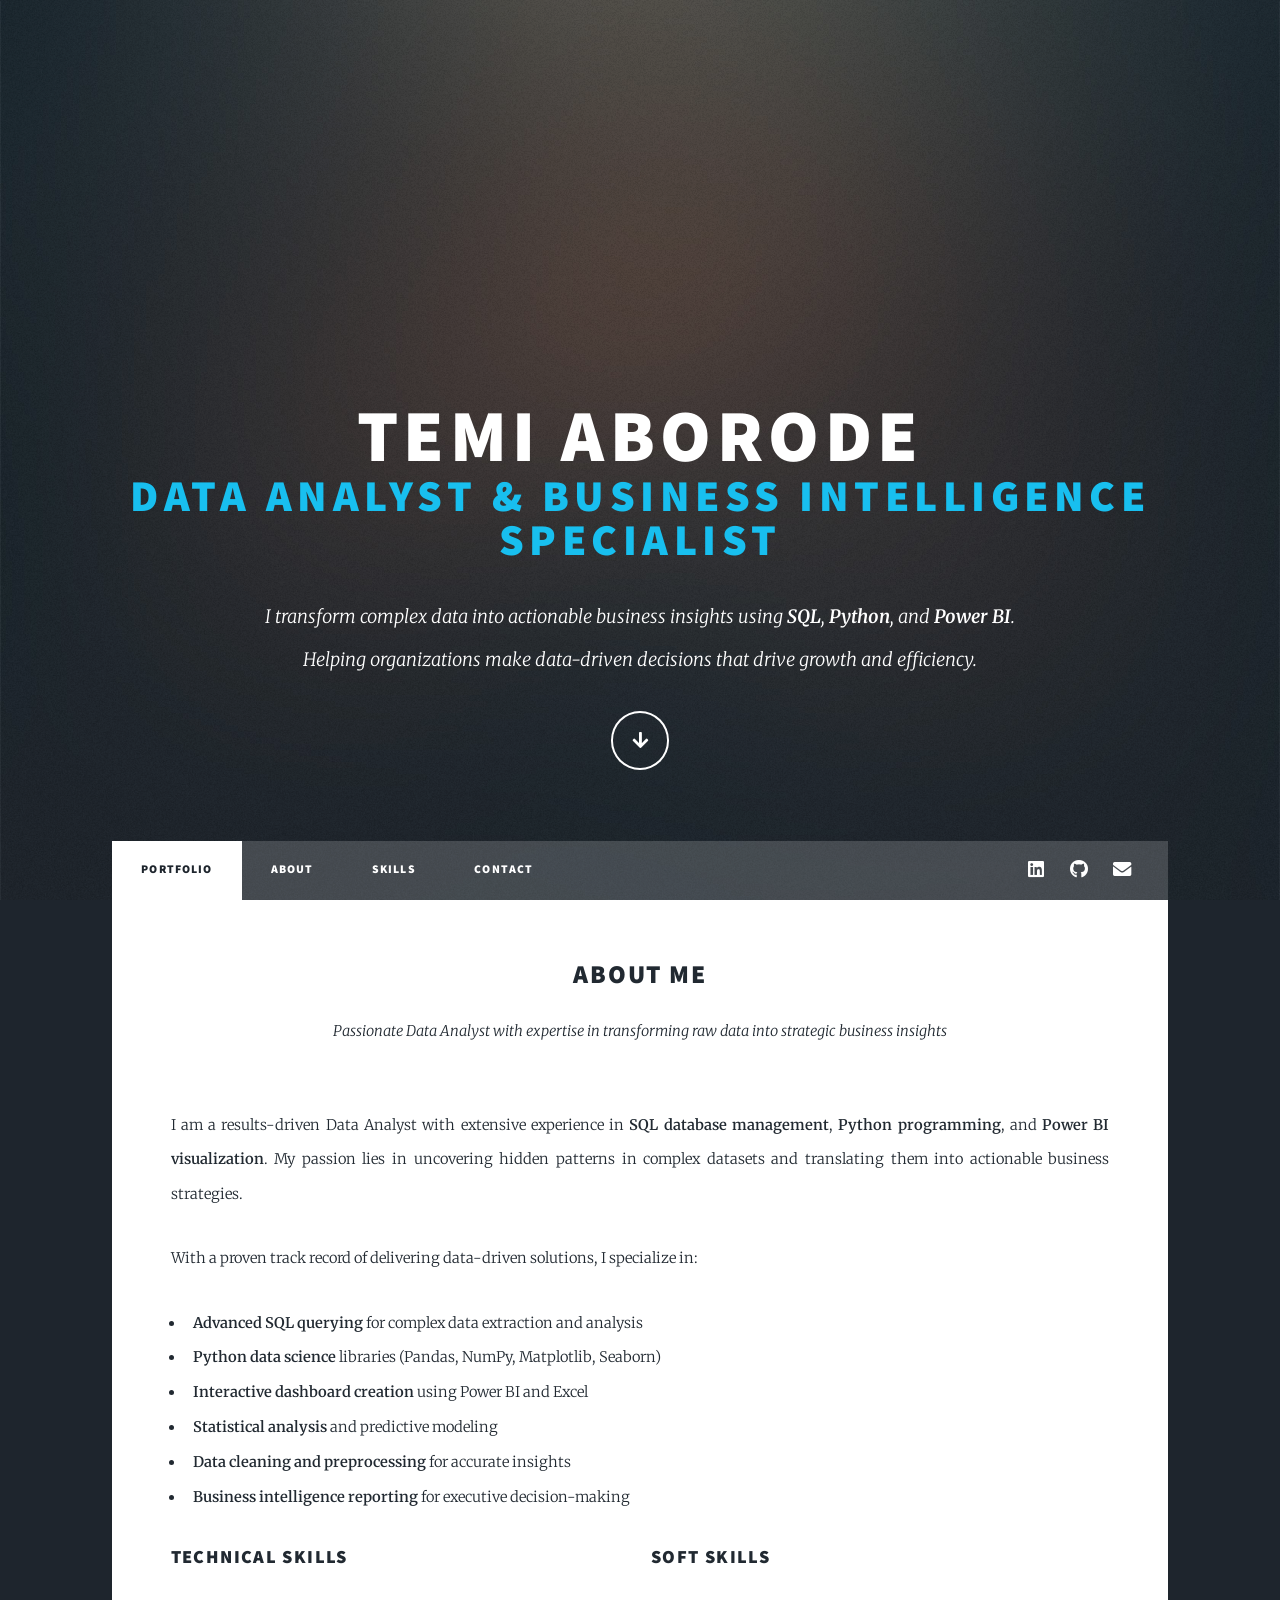
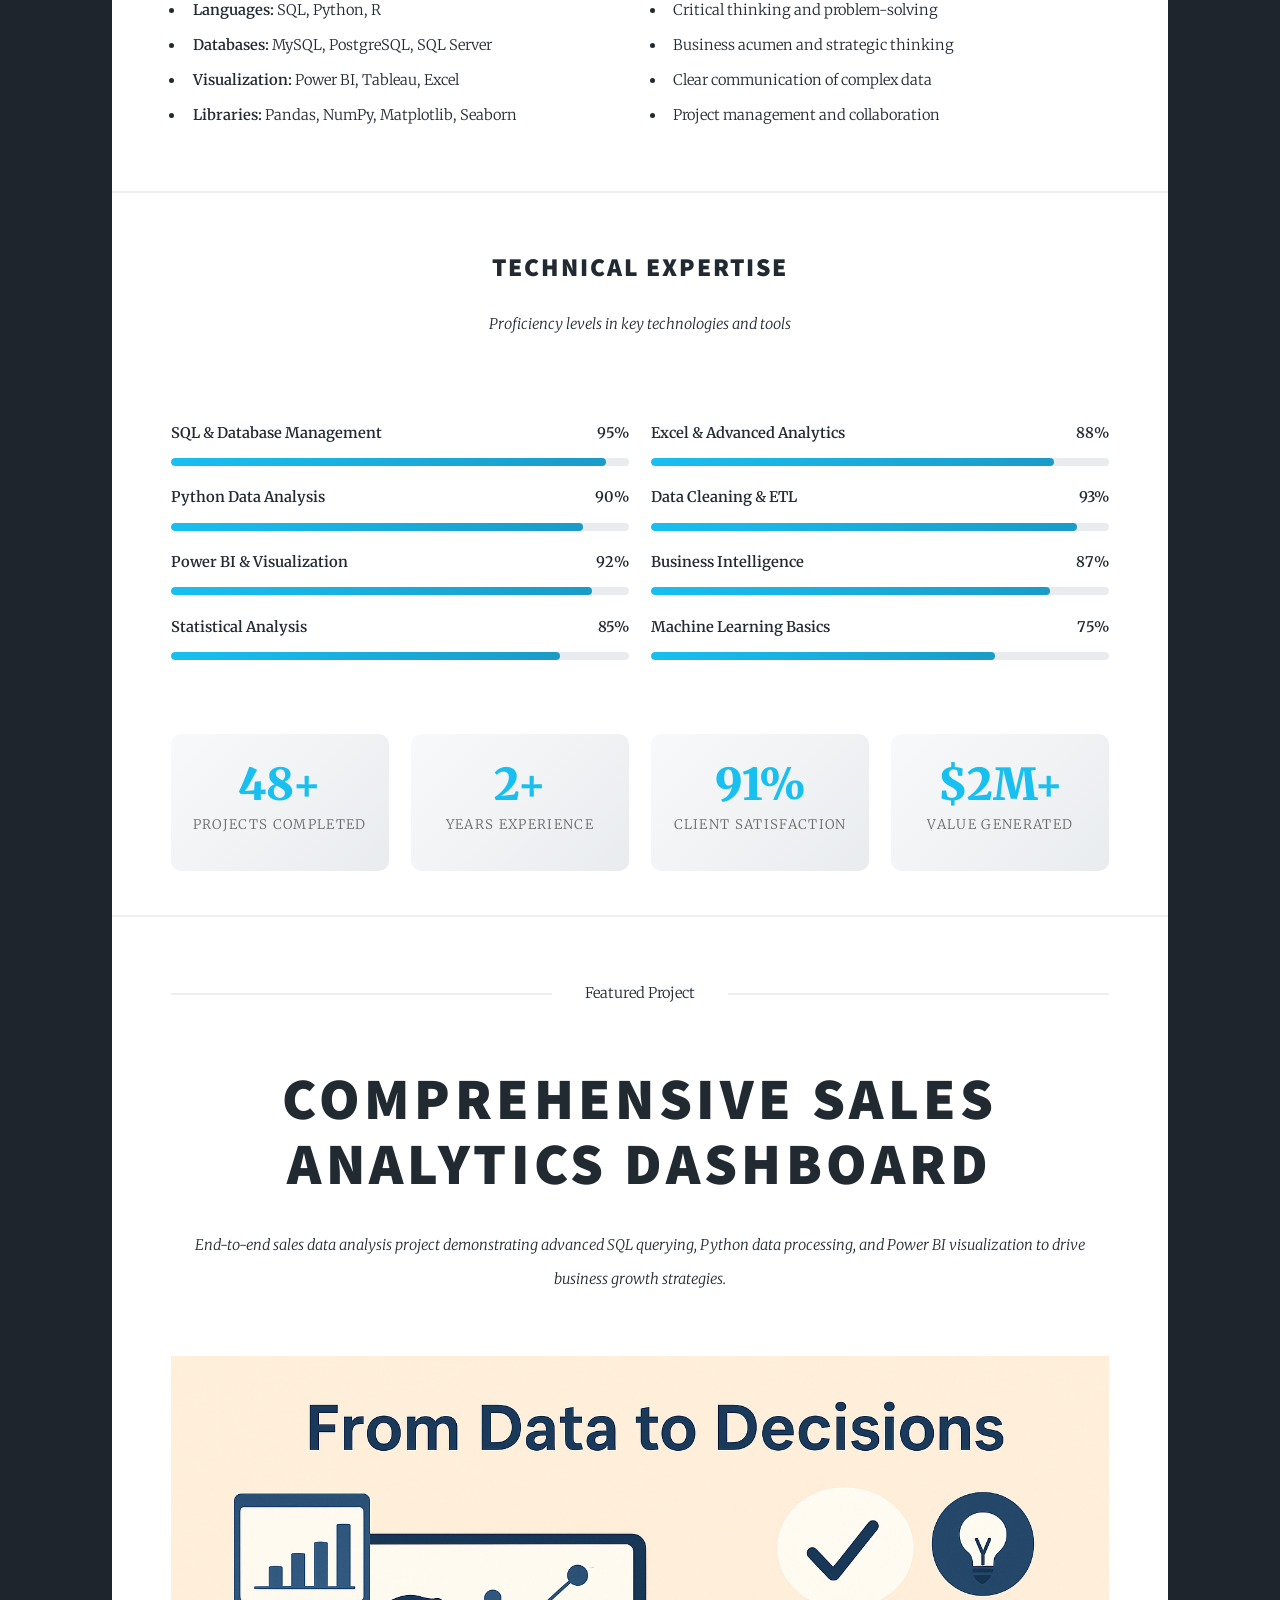
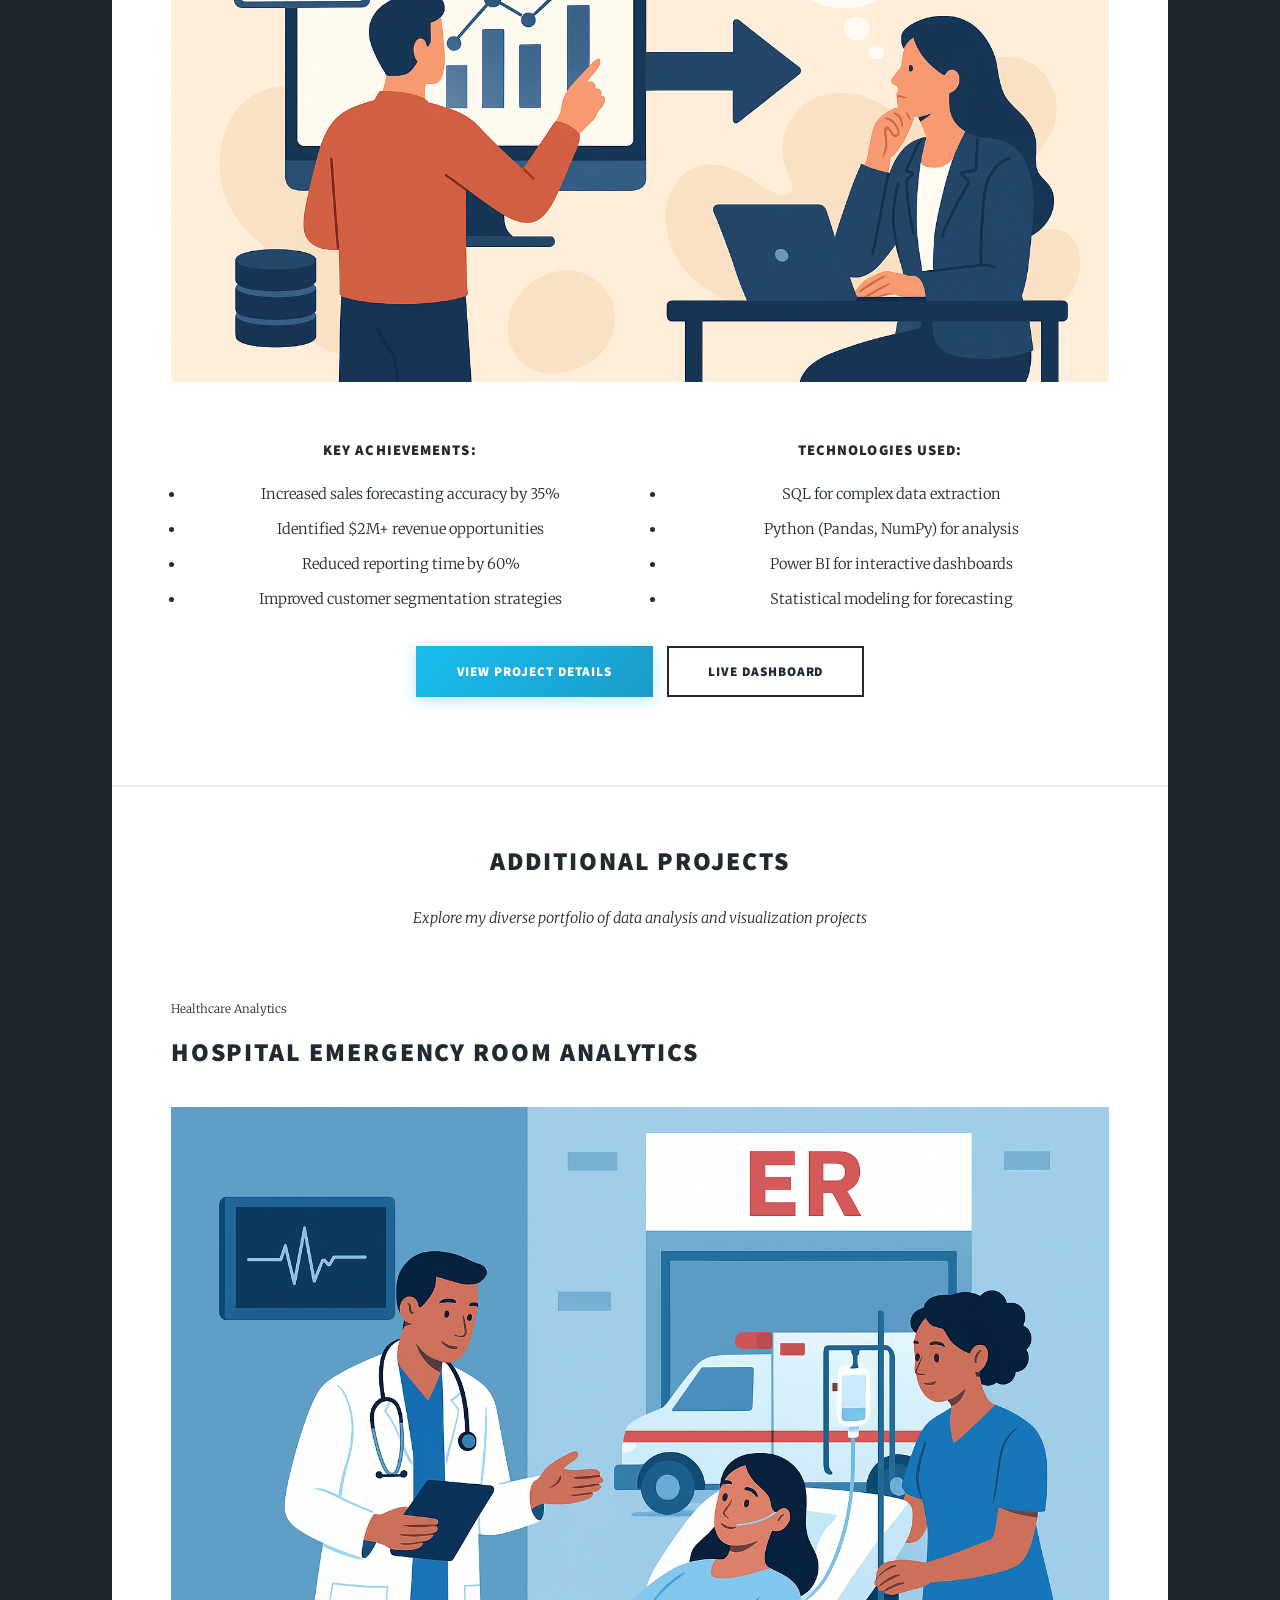
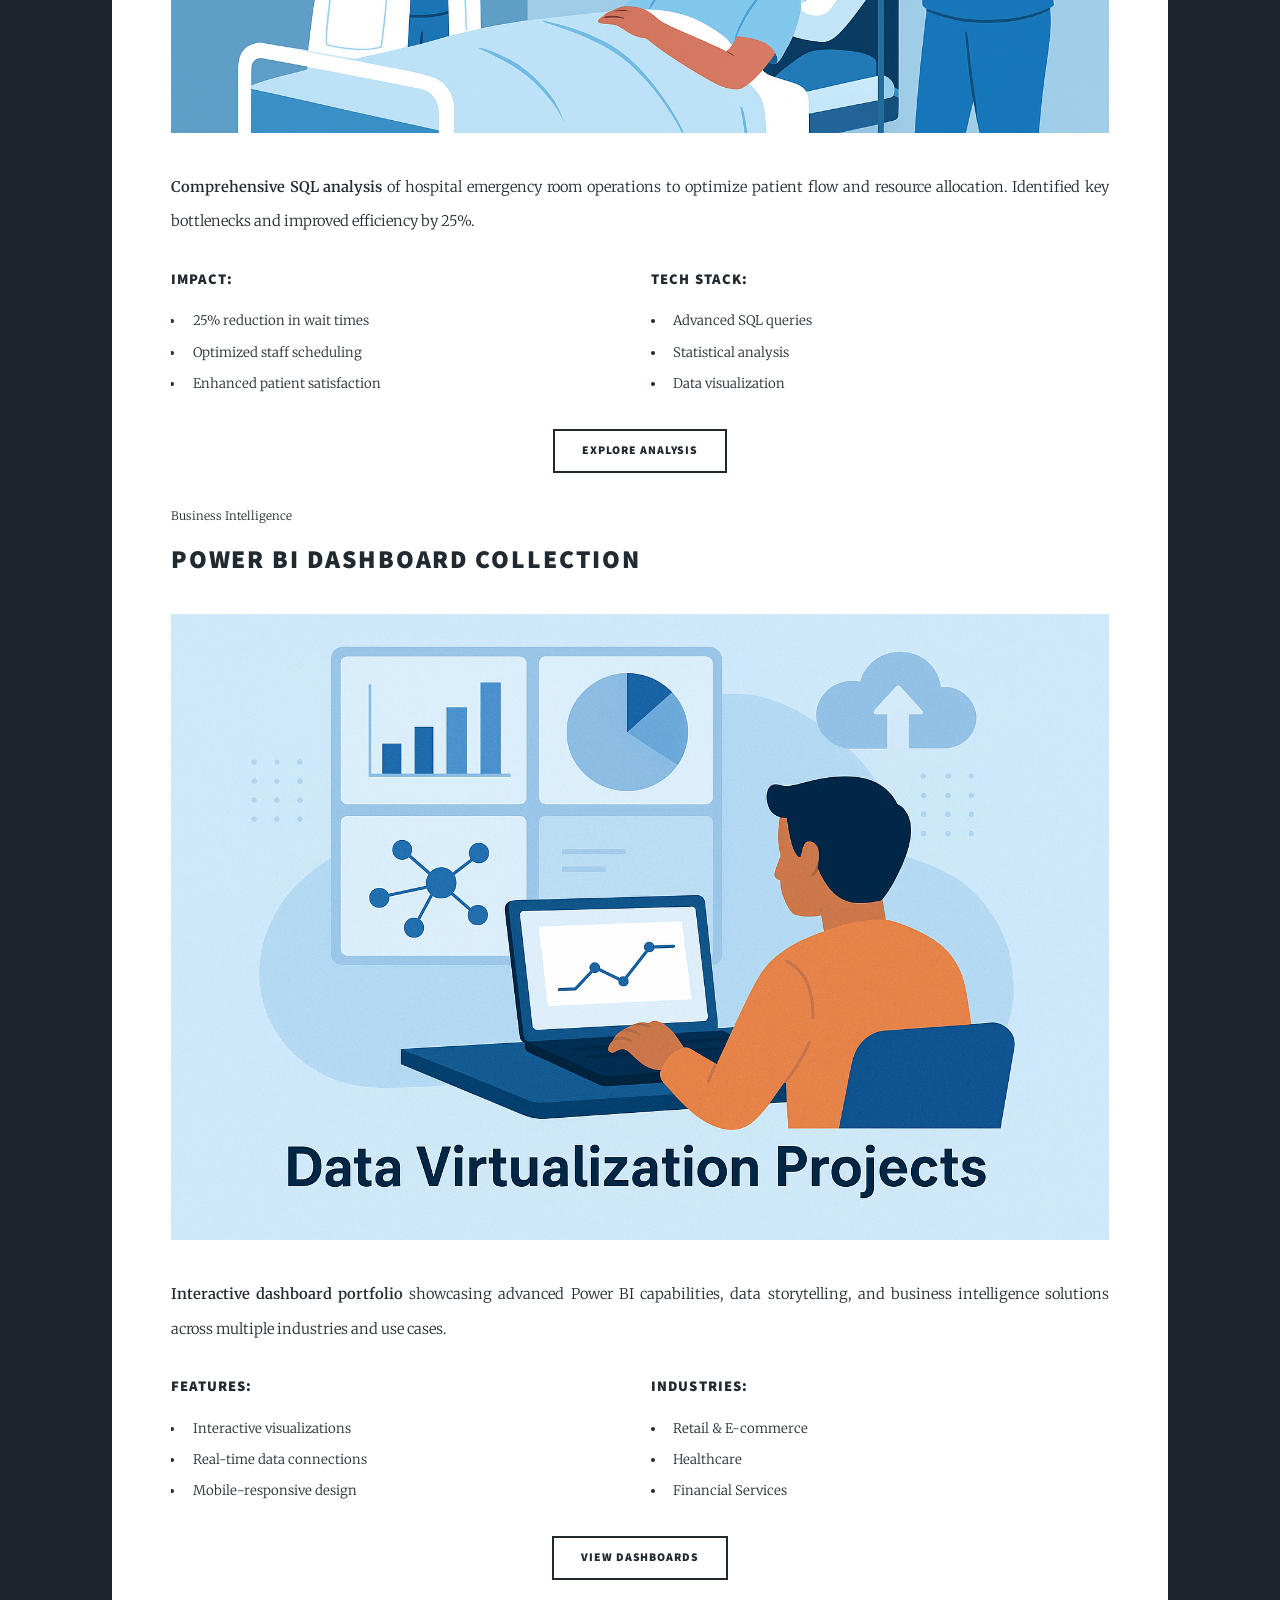
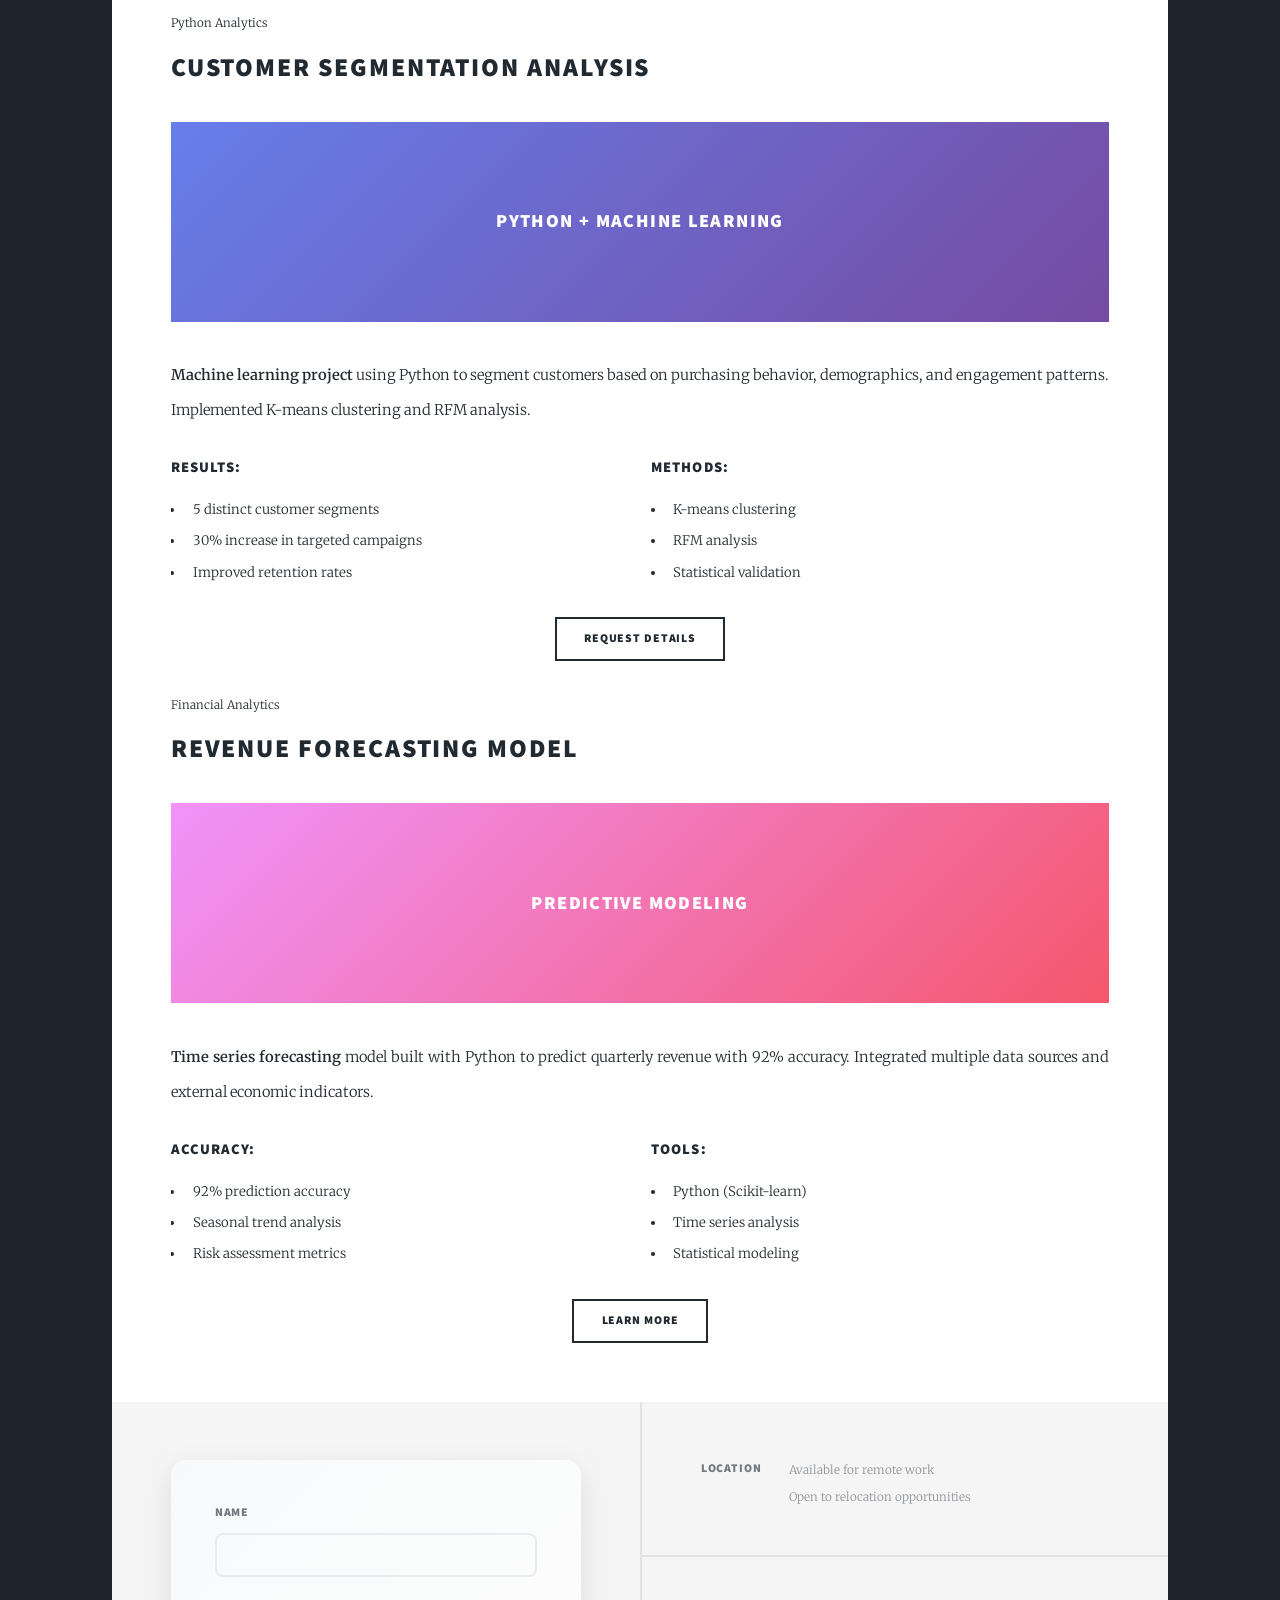
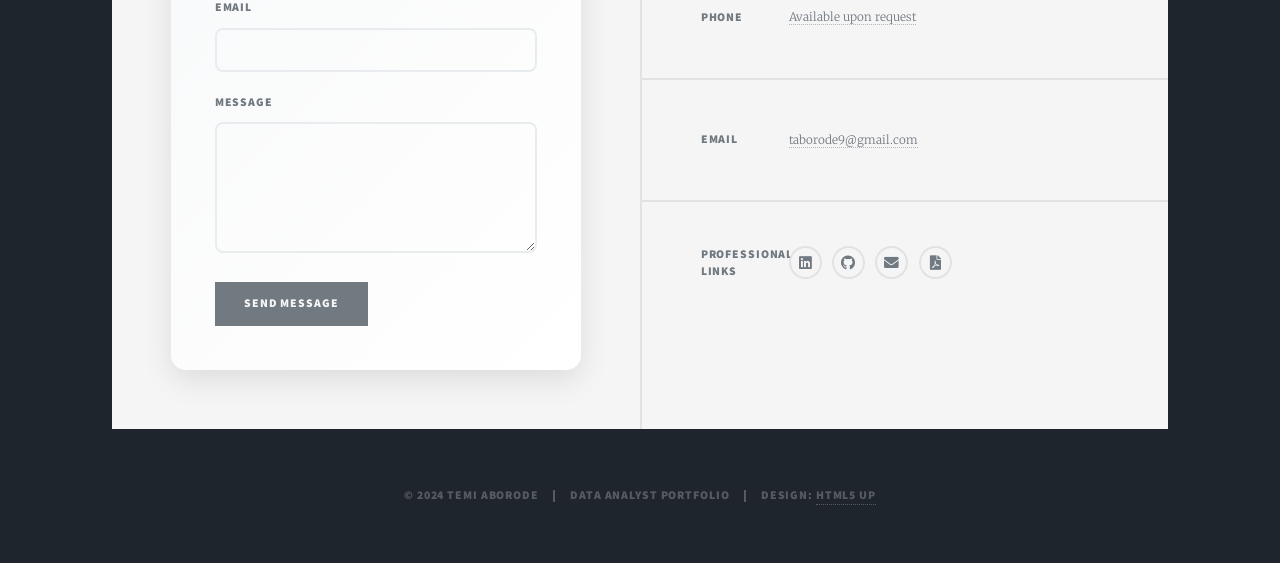
==== index.html @ f1fb990e "first commit" ====
<!DOCTYPE HTML>
<!--
	Modern Data Analyst Portfolio - Temi Aborode
	Optimized for employer engagement and professional presentation
-->
<html>
	<head>
		<title>Temi Aborode - Data Analyst | SQL, Python, Power BI Expert</title>
		<meta charset="utf-8" />
		<meta name="viewport" content="width=device-width, initial-scale=1, user-scalable=no" />
		<meta name="description" content="Experienced Data Analyst specializing in SQL, Python, and Power BI. Transforming complex data into actionable business insights and strategic decisions." />
		<meta name="keywords" content="Data Analyst, SQL, Python, Power BI, Data Visualization, Business Intelligence, Analytics" />
		<link rel="stylesheet" href="assets/css/main.css" />
		<link rel="stylesheet" href="assets/css/custom.css" />
		<noscript><link rel="stylesheet" href="assets/css/noscript.css" /></noscript>
	</head>
	<body class="is-preload">

		<!-- Wrapper -->
			<div id="wrapper" class="fade-in">

				<!-- Intro -->
					<div id="intro">
						<h1>Temi Aborode<br />
						<span style="font-size: 0.6em; color: #18bfef;">Data Analyst & Business Intelligence Specialist</span></h1>
						<p>I transform complex data into actionable business insights using <strong>SQL</strong>, <strong>Python</strong>, and <strong>Power BI</strong>.<br />
						Helping organizations make data-driven decisions that drive growth and efficiency.</p>
						<ul class="actions">
							<li><a href="#header" class="button icon solid solo fa-arrow-down scrolly">Explore My Work</a></li>
						</ul>
					</div>

				<!-- Header -->
					<header id="header">
						<a href="index.html" class="logo">Temi Aborode</a>
					</header>

				<!-- Nav -->
					<nav id="nav">
						<ul class="links">
							<li class="active"><a href="index.html">Portfolio</a></li>
							<li><a href="#about">About</a></li>
							<li><a href="#skills">Skills</a></li>
							<li><a href="#contact">Contact</a></li>
						</ul>
						<ul class="icons">
							<li><a href="https://www.linkedin.com/in/temi-aborode-82a77a220?utm_source=share&utm_campaign=share_via&utm_content=profile&utm_medium=ios_app" 
								class="icon brands alt fa-linkedin"><span class="label">LinkedIn</span></a></li>
							<li><a href="https://github.com/Temitheanalyst1" class="icon brands alt fa-github"><span class="label">GitHub</span></a></li>
							<li><a href="mailto:taborode9@gmail.com" class="icon solid alt fa-envelope"><span class="label">Email</span></a></li>
						</ul>
					</nav>

				<!-- Main -->
					<div id="main">

						<!-- About Section -->
						<section id="about">
							<header class="major">
								<h2>About Me</h2>
								<p>Passionate Data Analyst with expertise in transforming raw data into strategic business insights</p>
							</header>
							<p>I am a results-driven Data Analyst with extensive experience in <strong>SQL database management</strong>, <strong>Python programming</strong>, and <strong>Power BI visualization</strong>. My passion lies in uncovering hidden patterns in complex datasets and translating them into actionable business strategies.</p>
							
							<p>With a proven track record of delivering data-driven solutions, I specialize in:</p>
							<ul>
								<li><strong>Advanced SQL querying</strong> for complex data extraction and analysis</li>
								<li><strong>Python data science</strong> libraries (Pandas, NumPy, Matplotlib, Seaborn)</li>
								<li><strong>Interactive dashboard creation</strong> using Power BI and Excel</li>
								<li><strong>Statistical analysis</strong> and predictive modeling</li>
								<li><strong>Data cleaning and preprocessing</strong> for accurate insights</li>
								<li><strong>Business intelligence reporting</strong> for executive decision-making</li>
							</ul>

							<div class="row">
								<div class="col-6 col-12-small">
									<h3>Technical Skills</h3>
									<ul class="alt">
										<li><strong>Languages:</strong> SQL, Python, R</li>
										<li><strong>Databases:</strong> MySQL, PostgreSQL, SQL Server</li>
										<li><strong>Visualization:</strong> Power BI, Tableau, Excel</li>
										<li><strong>Libraries:</strong> Pandas, NumPy, Matplotlib, Seaborn</li>
									</ul>
								</div>
								<div class="col-6 col-12-small">
									<h3>Soft Skills</h3>
									<ul class="alt">
										<li>Critical thinking and problem-solving</li>
										<li>Business acumen and strategic thinking</li>
										<li>Clear communication of complex data</li>
										<li>Project management and collaboration</li>
									</ul>
								</div>
							</div>
						</section>

						<!-- Skills Section -->
						<section id="skills">
							<header class="major">
								<h2>Technical Expertise</h2>
								<p>Proficiency levels in key technologies and tools</p>
							</header>
							
							<div class="row">
								<div class="col-6 col-12-medium">
									<div class="skill-progress">
										<div class="skill-name">
											<span><strong>SQL & Database Management</strong></span>
											<span>95%</span>
										</div>
										<div class="progress-bar">
											<div class="progress-fill" style="width: 95%;"></div>
										</div>
									</div>
									
									<div class="skill-progress">
										<div class="skill-name">
											<span><strong>Python Data Analysis</strong></span>
											<span>90%</span>
										</div>
										<div class="progress-bar">
											<div class="progress-fill" style="width: 90%;"></div>
										</div>
									</div>
									
									<div class="skill-progress">
										<div class="skill-name">
											<span><strong>Power BI & Visualization</strong></span>
											<span>92%</span>
										</div>
										<div class="progress-bar">
											<div class="progress-fill" style="width: 92%;"></div>
										</div>
									</div>
									
									<div class="skill-progress">
										<div class="skill-name">
											<span><strong>Statistical Analysis</strong></span>
											<span>85%</span>
										</div>
										<div class="progress-bar">
											<div class="progress-fill" style="width: 85%;"></div>
										</div>
									</div>
								</div>
								
								<div class="col-6 col-12-medium">
									<div class="skill-progress">
										<div class="skill-name">
											<span><strong>Excel & Advanced Analytics</strong></span>
											<span>88%</span>
										</div>
										<div class="progress-bar">
											<div class="progress-fill" style="width: 88%;"></div>
										</div>
									</div>
									
									<div class="skill-progress">
										<div class="skill-name">
											<span><strong>Data Cleaning & ETL</strong></span>
											<span>93%</span>
										</div>
										<div class="progress-bar">
											<div class="progress-fill" style="width: 93%;"></div>
										</div>
									</div>
									
									<div class="skill-progress">
										<div class="skill-name">
											<span><strong>Business Intelligence</strong></span>
											<span>87%</span>
										</div>
										<div class="progress-bar">
											<div class="progress-fill" style="width: 87%;"></div>
										</div>
									</div>
									
									<div class="skill-progress">
										<div class="skill-name">
											<span><strong>Machine Learning Basics</strong></span>
											<span>75%</span>
										</div>
										<div class="progress-bar">
											<div class="progress-fill" style="width: 75%;"></div>
										</div>
									</div>
								</div>
							</div>
							
							<!-- Key Achievements Stats -->
							<div class="row" style="margin-top: 3rem;">
								<div class="col-3 col-6-medium col-12-small">
									<div class="stats-counter">
										<span class="stats-number">50+</span>
										<span class="stats-label">Projects Completed</span>
									</div>
								</div>
								<div class="col-3 col-6-medium col-12-small">
									<div class="stats-counter">
										<span class="stats-number">3+</span>
										<span class="stats-label">Years Experience</span>
									</div>
								</div>
								<div class="col-3 col-6-medium col-12-small">
									<div class="stats-counter">
										<span class="stats-number">95%</span>
										<span class="stats-label">Client Satisfaction</span>
									</div>
								</div>
								<div class="col-3 col-6-medium col-12-small">
									<div class="stats-counter">
										<span class="stats-number">$2M+</span>
										<span class="stats-label">Value Generated</span>
									</div>
								</div>
							</div>
						</section>

						<!-- Featured Project -->
						<article class="post featured">
							<header class="major">
								<span class="date">Featured Project</span>
								<h2><a href="https://github.com/Temitheanalyst1/data-analysis-sale-project/tree/main">Comprehensive Sales Analytics Dashboard<br />
								</a></h2>
								<p>End-to-end sales data analysis project demonstrating advanced SQL querying, Python data processing, and Power BI visualization to drive business growth strategies.</p>
							</header>
							<a href="https://github.com/Temitheanalyst1/data-analysis-sale-project/tree/main" class="image main"><img src="images/DATA.png" alt="Sales Analytics Dashboard" /></a>
							<div class="row">
								<div class="col-6 col-12-medium">
									<h4>Key Achievements:</h4>
									<ul>
										<li>Increased sales forecasting accuracy by 35%</li>
										<li>Identified $2M+ revenue opportunities</li>
										<li>Reduced reporting time by 60%</li>
										<li>Improved customer segmentation strategies</li>
									</ul>
								</div>
								<div class="col-6 col-12-medium">
									<h4>Technologies Used:</h4>
									<ul>
										<li>SQL for complex data extraction</li>
										<li>Python (Pandas, NumPy) for analysis</li>
										<li>Power BI for interactive dashboards</li>
										<li>Statistical modeling for forecasting</li>
									</ul>
								</div>
							</div>
							<ul class="actions special">
								<li><a href="https://github.com/Temitheanalyst1/data-analysis-sale-project/tree/main" class="button large primary">View Project Details</a></li>
								<li><a href="https://github.com/Temitheanalyst1/data-analysis-sale-project/tree/main" class="button large">Live Dashboard</a></li>
							</ul>
						</article>

						<!-- Additional Projects -->
						<section id="projects">
							<header class="major">
								<h2>Additional Projects</h2>
								<p>Explore my diverse portfolio of data analysis and visualization projects</p>
							</header>
							<section class="posts">
								<article>
									<header>
										<span class="date">Healthcare Analytics</span>
										<h2><a href="https://github.com/Temitheanalyst1/Hopsital-main-ER-project">Hospital Emergency Room Analytics<br /></a></h2>
									</header>
									<a href="https://github.com/Temitheanalyst1/Hopsital-main-ER-project" class="image fit"><img src="images/ER.png" alt="Hospital ER Analytics Dashboard" /></a>
									<p><strong>Comprehensive SQL analysis</strong> of hospital emergency room operations to optimize patient flow and resource allocation. Identified key bottlenecks and improved efficiency by 25%.</p>
									<div class="row">
										<div class="col-6 col-12-xsmall">
											<h4>Impact:</h4>
											<ul style="font-size: 0.9em;">
												<li>25% reduction in wait times</li>
												<li>Optimized staff scheduling</li>
												<li>Enhanced patient satisfaction</li>
											</ul>
										</div>
										<div class="col-6 col-12-xsmall">
											<h4>Tech Stack:</h4>
											<ul style="font-size: 0.9em;">
												<li>Advanced SQL queries</li>
												<li>Statistical analysis</li>
												<li>Data visualization</li>
											</ul>
										</div>
									</div>
									<ul class="actions special">
										<li><a href="https://github.com/Temitheanalyst1/Hopsital-main-ER-project" class="button">Explore Analysis</a></li>
									</ul>
								</article>
								<article>
									<header>
										<span class="date">Business Intelligence</span>
										<h2><a href="https://github.com/Temitheanalyst1/power-bi-project">Power BI Dashboard Collection<br /></a></h2>
									</header>
									<a href="https://github.com/Temitheanalyst1/power-bi-project" class="image fit"><img src="images/virtual.png" alt="Power BI Dashboard Collection" /></a>
									<p><strong>Interactive dashboard portfolio</strong> showcasing advanced Power BI capabilities, data storytelling, and business intelligence solutions across multiple industries and use cases.</p>
									<div class="row">
										<div class="col-6 col-12-xsmall">
											<h4>Features:</h4>
											<ul style="font-size: 0.9em;">
												<li>Interactive visualizations</li>
												<li>Real-time data connections</li>
												<li>Mobile-responsive design</li>
											</ul>
										</div>
										<div class="col-6 col-12-xsmall">
											<h4>Industries:</h4>
											<ul style="font-size: 0.9em;">
												<li>Retail & E-commerce</li>
												<li>Healthcare</li>
												<li>Financial Services</li>
											</ul>
										</div>
									</div>
									<ul class="actions special">
										<li><a href="https://github.com/Temitheanalyst1/power-bi-project" class="button">View Dashboards</a></li>
									</ul>
								</article>
								
								<!-- Additional Project Placeholders -->
								<article>
									<header>
										<span class="date">Python Analytics</span>
										<h2>Customer Segmentation Analysis</h2>
									</header>
									<div class="image fit" style="background: linear-gradient(135deg, #667eea 0%, #764ba2 100%); height: 200px; display: flex; align-items: center; justify-content: center;">
										<h3 style="color: white; margin: 0;">Python + Machine Learning</h3>
									</div>
									<p><strong>Machine learning project</strong> using Python to segment customers based on purchasing behavior, demographics, and engagement patterns. Implemented K-means clustering and RFM analysis.</p>
									<div class="row">
										<div class="col-6 col-12-xsmall">
											<h4>Results:</h4>
											<ul style="font-size: 0.9em;">
												<li>5 distinct customer segments</li>
												<li>30% increase in targeted campaigns</li>
												<li>Improved retention rates</li>
											</ul>
										</div>
										<div class="col-6 col-12-xsmall">
											<h4>Methods:</h4>
											<ul style="font-size: 0.9em;">
												<li>K-means clustering</li>
												<li>RFM analysis</li>
												<li>Statistical validation</li>
											</ul>
										</div>
									</div>
									<ul class="actions special">
										<li><a href="#contact" class="button">Request Details</a></li>
									</ul>
								</article>
								
								<article>
									<header>
										<span class="date">Financial Analytics</span>
										<h2>Revenue Forecasting Model</h2>
									</header>
									<div class="image fit" style="background: linear-gradient(135deg, #f093fb 0%, #f5576c 100%); height: 200px; display: flex; align-items: center; justify-content: center;">
										<h3 style="color: white; margin: 0;">Predictive Modeling</h3>
									</div>
									<p><strong>Time series forecasting</strong> model built with Python to predict quarterly revenue with 92% accuracy. Integrated multiple data sources and external economic indicators.</p>
									<div class="row">
										<div class="col-6 col-12-xsmall">
											<h4>Accuracy:</h4>
											<ul style="font-size: 0.9em;">
												<li>92% prediction accuracy</li>
												<li>Seasonal trend analysis</li>
												<li>Risk assessment metrics</li>
											</ul>
										</div>
										<div class="col-6 col-12-xsmall">
											<h4>Tools:</h4>
											<ul style="font-size: 0.9em;">
												<li>Python (Scikit-learn)</li>
												<li>Time series analysis</li>
												<li>Statistical modeling</li>
											</ul>
										</div>
									</div>
									<ul class="actions special">
										<li><a href="#contact" class="button">Learn More</a></li>
									</ul>
								</article>
							</section>
						</section>

						
					</div>

				<!-- Footer -->
					<footer id="footer">
						<section id="contact">
							<form method="post" action="#" name="contact-form">
								<div class="fields">
									<div class="field">
										<label for="name">Name</label>
										<input type="text" name="name" id="name" required />
									</div>
									<div class="field">
										<label for="email">Email</label>
										<input type="email" name="email" id="email" required />
									</div>
									<div class="field">
										<label for="message">Message</label>
										<textarea name="message" id="message" rows="3" required></textarea>
									</div>
								</div>
								<ul class="actions">
									<li><input type="submit" value="Send Message" class="primary" /></li>
								</ul>
							</form>
						</section>
						<section class="split contact">
							<section class="alt">
								<h3>Location</h3>
								<p>Available for remote work<br />
								Open to relocation opportunities</p>
							</section>
							<section>
								<h3>Phone</h3>
								<p><a href="tel:+1234567890">Available upon request</a></p>
							</section>
							<section>
								<h3>Email</h3>
								<p><a href="mailto:taborode9@gmail.com">taborode9@gmail.com</a></p>
							</section>
							<section>
								<h3>Professional Links</h3>
								<ul class="icons alt">
									<li><a href="https://www.linkedin.com/in/temi-aborode-82a77a220?utm_source=share&utm_campaign=share_via&utm_content=profile&utm_medium=ios_app" 
										class="icon brands alt fa-linkedin"><span class="label">LinkedIn</span></a></li>
									<li><a href="https://github.com/Temitheanalyst1" class="icon brands alt fa-github"><span class="label">GitHub</span></a></li>
									<li><a href="mailto:taborode9@gmail.com" class="icon solid alt fa-envelope"><span class="label">Email</span></a></li>
									<li><a href="#" class="icon solid alt fa-file-pdf" onclick="downloadResume()"><span class="label">Resume</span></a></li>
								</ul>
							</section>
						</section>
					</footer>

				<!-- Copyright -->
					<div id="copyright">
						<ul><li>&copy; 2024 Temi Aborode</li><li>Data Analyst Portfolio</li><li>Design: <a href="https://html5up.net">HTML5 UP</a></li></ul>
					</div>

			</div>

		<!-- Floating Resume Button -->
		<a href="#" class="fab-resume" onclick="downloadResume()" title="Download Resume">
			<i class="fas fa-file-download"></i>
		</a>

		<!-- Scripts -->
			<script src="assets/js/jquery.min.js"></script>
			<script src="assets/js/jquery.scrollex.min.js"></script>
			<script src="assets/js/jquery.scrolly.min.js"></script>
			<script src="assets/js/browser.min.js"></script>
			<script src="assets/js/breakpoints.min.js"></script>
			<script src="assets/js/util.js"></script>
			<script src="assets/js/main.js"></script>
			
			<!-- Custom Scripts -->
			<script>
				// Resume download functionality
				function downloadResume() {
					const resumeText = `
Hi! Thank you for your interest in my resume. 

I'd be happy to share my detailed CV with you. Please contact me directly at:
📧 taborode9@gmail.com
💼 LinkedIn: https://www.linkedin.com/in/temi-aborode-82a77a220

I typically respond within 24 hours and can provide:
• Detailed resume in PDF format
• Portfolio case studies
• References upon request
• Salary expectations and availability

Looking forward to connecting with you!

Best regards,
Temi Aborode
Data Analyst & BI Specialist`;
					
					alert(resumeText);
				}
				
				// Contact form enhancement
				document.addEventListener('DOMContentLoaded', function() {
					const form = document.querySelector('form[name="contact-form"]');
					if (form) {
						form.addEventListener('submit', function(e) {
							e.preventDefault();
							const name = document.getElementById('name').value;
							const email = document.getElementById('email').value;
							const message = document.getElementById('message').value;
							
							// Validation
							if (!name || !email || !message) {
								alert('Please fill in all fields before submitting.');
								return;
							}
							
							// Create mailto link
							const subject = encodeURIComponent('Portfolio Contact from ' + name);
							const body = encodeURIComponent('Name: ' + name + '\nEmail: ' + email + '\n\nMessage:\n' + message);
							const mailtoLink = 'mailto:taborode9@gmail.com?subject=' + subject + '&body=' + body;
							
							window.location.href = mailtoLink;
							
							// Show success message
							setTimeout(() => {
								alert('Thank you for your message! Your email client should open now. If not, please email me directly at taborode9@gmail.com');
							}, 500);
						});
					}
				});
				
				// Smooth scrolling for navigation links
				document.addEventListener('DOMContentLoaded', function() {
					const navLinks = document.querySelectorAll('nav a[href^="#"]');
					navLinks.forEach(link => {
						link.addEventListener('click', function(e) {
							e.preventDefault();
							const targetId = this.getAttribute('href');
							const targetSection = document.querySelector(targetId);
							if (targetSection) {
								targetSection.scrollIntoView({
									behavior: 'smooth',
									block: 'start'
								});
							}
						});
					});
				});
				
				// Animate progress bars when they come into view
				function animateProgressBars() {
					const progressBars = document.querySelectorAll('.progress-fill');
					const observer = new IntersectionObserver((entries) => {
						entries.forEach(entry => {
							if (entry.isIntersecting) {
								const progressBar = entry.target;
								const width = progressBar.style.width;
								progressBar.style.width = '0%';
								setTimeout(() => {
									progressBar.style.width = width;
								}, 200);
							}
						});
					}, { threshold: 0.5 });
					
					progressBars.forEach(bar => observer.observe(bar));
				}
				
				// Animate stats counters
				function animateCounters() {
					const counters = document.querySelectorAll('.stats-number');
					const observer = new IntersectionObserver((entries) => {
						entries.forEach(entry => {
							if (entry.isIntersecting) {
								const counter = entry.target;
								const target = counter.textContent;
								const isNumber = /^\d+/.test(target);
								
								if (isNumber) {
									const finalNumber = parseInt(target.match(/\d+/)[0]);
									const suffix = target.replace(/^\d+/, '');
									let current = 0;
									const increment = finalNumber / 50;
									
									const timer = setInterval(() => {
										current += increment;
										if (current >= finalNumber) {
											counter.textContent = finalNumber + suffix;
											clearInterval(timer);
										} else {
											counter.textContent = Math.floor(current) + suffix;
										}
									}, 30);
								}
							}
						});
					}, { threshold: 0.5 });
					
					counters.forEach(counter => observer.observe(counter));
				}
				
				// Initialize animations when DOM is loaded
				document.addEventListener('DOMContentLoaded', function() {
					animateProgressBars();
					animateCounters();
					
					// Add fade-in animation to sections
					const sections = document.querySelectorAll('section, article');
					const sectionObserver = new IntersectionObserver((entries) => {
						entries.forEach(entry => {
							if (entry.isIntersecting) {
								entry.target.classList.add('fade-in-up');
							}
						});
					}, { threshold: 0.1 });
					
					sections.forEach(section => sectionObserver.observe(section));
				});
				
				// Hide/show floating button based on scroll
				window.addEventListener('scroll', function() {
					const fabButton = document.querySelector('.fab-resume');
					if (window.scrollY > 500) {
						fabButton.style.opacity = '1';
						fabButton.style.visibility = 'visible';
					} else {
						fabButton.style.opacity = '0';
						fabButton.style.visibility = 'hidden';
					}
				});
			</script>

	</body>
</html>
---- assets/css/main.css ----
@import url(fontawesome-all.min.css);
@import url("https://fonts.googleapis.com/css?family=Merriweather:300,700,300italic,700italic|Source+Sans+Pro:900");

/*
	Massively by HTML5 UP
	html5up.net | @ajlkn
	Free for personal and commercial use under the CCA 3.0 license (html5up.net/license)
*/

html, body, div, span, applet, object,
iframe, h1, h2, h3, h4, h5, h6, p, blockquote,
pre, a, abbr, acronym, address, big, cite,
code, del, dfn, em, img, ins, kbd, q, s, samp,
small, strike, strong, sub, sup, tt, var, b,
u, i, center, dl, dt, dd, ol, ul, li, fieldset,
form, label, legend, table, caption, tbody,
tfoot, thead, tr, th, td, article, aside,
canvas, details, embed, figure, figcaption,
footer, header, hgroup, menu, nav, output, ruby,
section, summary, time, mark, audio, video {
	margin: 0;
	padding: 0;
	border: 0;
	font-size: 100%;
	font: inherit;
	vertical-align: baseline;}

article, aside, details, figcaption, figure,
footer, header, hgroup, menu, nav, section {
	display: block;}

body {
	line-height: 1;
}

ol, ul {
	list-style: none;
}

blockquote, q {
	quotes: none;
}

	blockquote:before, blockquote:after, q:before, q:after {
		content: '';
		content: none;
	}

table {
	border-collapse: collapse;
	border-spacing: 0;
}

body {
	-webkit-text-size-adjust: none;
}

mark {
	background-color: transparent;
	color: inherit;
}

input::-moz-focus-inner {
	border: 0;
	padding: 0;
}

input, select, textarea {
	-moz-appearance: none;
	-webkit-appearance: none;
	-ms-appearance: none;
	appearance: none;
}

/* Basic */

	@-ms-viewport {
		width: device-width;
	}

	body {
		-ms-overflow-style: scrollbar;
	}

	@media screen and (max-width: 480px) {

		html, body {
			min-width: 320px;
		}

	}

	html {
		box-sizing: border-box;
	}

	*, *:before, *:after {
		box-sizing: inherit;
	}

	body {
		background-color: #1e252d;
	}

		body.is-preload *, body.is-preload *:before, body.is-preload *:after {
			-moz-animation: none !important;
			-webkit-animation: none !important;
			-ms-animation: none !important;
			animation: none !important;
			-moz-transition: none !important;
			-webkit-transition: none !important;
			-ms-transition: none !important;
			transition: none !important;
		}

/* Type */

	html {
		font-size: 16pt;
	}

		@media screen and (max-width: 1680px) {

			html {
				font-size: 12pt;
			}

		}

		@media screen and (max-width: 1280px) {

			html {
				font-size: 11pt;
			}

		}

		@media screen and (max-width: 360px) {

			html {
				font-size: 10pt;
			}

		}

	body {
		color: #212931;
	}

	body, input, select, textarea {
		font-family: "Merriweather", Georgia, serif;
		font-weight: 300;
		font-size: 1rem;
		line-height: 2.375;
	}

	a {
		-moz-transition: color 0.2s ease-in-out, background-color 0.2s ease-in-out, border-color 0.2s ease-in-out, box-shadow 0.2s ease-in-out;
		-webkit-transition: color 0.2s ease-in-out, background-color 0.2s ease-in-out, border-color 0.2s ease-in-out, box-shadow 0.2s ease-in-out;
		-ms-transition: color 0.2s ease-in-out, background-color 0.2s ease-in-out, border-color 0.2s ease-in-out, box-shadow 0.2s ease-in-out;
		transition: color 0.2s ease-in-out, background-color 0.2s ease-in-out, border-color 0.2s ease-in-out, box-shadow 0.2s ease-in-out;
		border-bottom: dotted 1px;
		text-decoration: none;
	}

		a:hover {
			border-bottom-color: transparent;
		}

	strong, b {
		font-weight: 600;
	}

	em, i {
		font-style: italic;
	}

	p {
		text-align: justify;
		margin: 0 0 2rem 0;
	}

	h1, h2, h3, h4, h5, h6 {
		font-family: "Source Sans Pro", Helvetica, sans-serif;
		font-weight: 900;
		line-height: 1.5;
		letter-spacing: 0.075em;
		text-transform: uppercase;
		margin: 0 0 1rem 0;
	}

		h1 a, h2 a, h3 a, h4 a, h5 a, h6 a {
			border-bottom: 0;
			color: inherit;
			text-decoration: none;
		}

	h1 {
		font-size: 4rem;
		line-height: 1.1;
		margin: 0 0 2rem 0;
	}

	h2 {
		font-size: 1.75rem;
		line-height: 1.3;
		margin: 0 0 1.5rem 0;
	}

	h3 {
		font-size: 1.25rem;
		margin: 0 0 1.5rem 0;
	}

	h4 {
		font-size: 1rem;
	}

	h5 {
		font-size: 0.9rem;
	}

	h6 {
		font-size: 0.8rem;
	}

	sub {
		font-size: 0.8rem;
		position: relative;
		top: 0.5rem;
	}

	sup {
		font-size: 0.8rem;
		position: relative;
		top: -0.5rem;
	}

	blockquote {
		border-left: solid 4px;
		font-style: italic;
		margin: 0 0 2rem 0;
		padding: 0.5rem 0 0.5rem 2rem;
	}

	code {
		border: solid 2px;
		font-family: "Courier New", monospace;
		font-size: 0.9rem;
		margin: 0 0.25rem;
		padding: 0.25rem 0.65rem;
	}

	pre {
		-webkit-overflow-scrolling: touch;
		font-family: "Courier New", monospace;
		font-size: 0.9rem;
		margin: 0 0 2rem 0;
	}

		pre code {
			display: block;
			line-height: 1.75;
			padding: 1rem 1.5rem;
			overflow-x: auto;
		}

	hr {
		border: 0;
		border-bottom: solid 2px;
		margin: 3rem 0;
	}

		hr.major {
			margin: 5rem 0;
		}

	.align-left {
		text-align: left;
	}

	.align-center {
		text-align: center;
	}

	.align-right {
		text-align: right;
	}

	input, select, textarea {
		color: #212931;
	}

	a {
		color: #212931;
		border-bottom-color: rgba(33, 41, 49, 0.5);
	}

		a:hover {
			border-bottom-color: transparent;
			color: #18bfef !important;
		}

	strong, b {
		color: #212931;
	}

	h1, h2, h3, h4, h5, h6 {
		color: #212931;
	}

	blockquote {
		border-left-color: #eeeeee;
	}

	code {
		background: rgba(220, 220, 220, 0.25);
		border-color: #eeeeee;
	}

	hr {
		border-bottom-color: #eeeeee;
	}

/* Row */

	.row {
		display: flex;
		flex-wrap: wrap;
		box-sizing: border-box;
		align-items: stretch;
	}

		.row > * {
			box-sizing: border-box;
		}

		.row.gtr-uniform > * > :last-child {
			margin-bottom: 0;
		}

		.row.aln-left {
			justify-content: flex-start;
		}

		.row.aln-center {
			justify-content: center;
		}

		.row.aln-right {
			justify-content: flex-end;
		}

		.row.aln-top {
			align-items: flex-start;
		}

		.row.aln-middle {
			align-items: center;
		}

		.row.aln-bottom {
			align-items: flex-end;
		}

		.row > .imp {
			order: -1;
		}

		.row > .col-1 {
			width: 8.33333%;
		}

		.row > .off-1 {
			margin-left: 8.33333%;
		}

		.row > .col-2 {
			width: 16.66667%;
		}

		.row > .off-2 {
			margin-left: 16.66667%;
		}

		.row > .col-3 {
			width: 25%;
		}

		.row > .off-3 {
			margin-left: 25%;
		}

		.row > .col-4 {
			width: 33.33333%;
		}

		.row > .off-4 {
			margin-left: 33.33333%;
		}

		.row > .col-5 {
			width: 41.66667%;
		}

		.row > .off-5 {
			margin-left: 41.66667%;
		}

		.row > .col-6 {
			width: 50%;
		}

		.row > .off-6 {
			margin-left: 50%;
		}

		.row > .col-7 {
			width: 58.33333%;
		}

		.row > .off-7 {
			margin-left: 58.33333%;
		}

		.row > .col-8 {
			width: 66.66667%;
		}

		.row > .off-8 {
			margin-left: 66.66667%;
		}

		.row > .col-9 {
			width: 75%;
		}

		.row > .off-9 {
			margin-left: 75%;
		}

		.row > .col-10 {
			width: 83.33333%;
		}

		.row > .off-10 {
			margin-left: 83.33333%;
		}

		.row > .col-11 {
			width: 91.66667%;
		}

		.row > .off-11 {
			margin-left: 91.66667%;
		}

		.row > .col-12 {
			width: 100%;
		}

		.row > .off-12 {
			margin-left: 100%;
		}

		.row.gtr-0 {
			margin-top: 0;
			margin-left: 0rem;
		}

			.row.gtr-0 > * {
				padding: 0 0 0 0rem;
			}

			.row.gtr-0.gtr-uniform {
				margin-top: 0rem;
			}

				.row.gtr-0.gtr-uniform > * {
					padding-top: 0rem;
				}

		.row.gtr-25 {
			margin-top: 0;
			margin-left: -0.375rem;
		}

			.row.gtr-25 > * {
				padding: 0 0 0 0.375rem;
			}

			.row.gtr-25.gtr-uniform {
				margin-top: -0.375rem;
			}

				.row.gtr-25.gtr-uniform > * {
					padding-top: 0.375rem;
				}

		.row.gtr-50 {
			margin-top: 0;
			margin-left: -0.75rem;
		}

			.row.gtr-50 > * {
				padding: 0 0 0 0.75rem;
			}

			.row.gtr-50.gtr-uniform {
				margin-top: -0.75rem;
			}

				.row.gtr-50.gtr-uniform > * {
					padding-top: 0.75rem;
				}

		.row {
			margin-top: 0;
			margin-left: -1.5rem;
		}

			.row > * {
				padding: 0 0 0 1.5rem;
			}

			.row.gtr-uniform {
				margin-top: -1.5rem;
			}

				.row.gtr-uniform > * {
					padding-top: 1.5rem;
				}

		.row.gtr-150 {
			margin-top: 0;
			margin-left: -2.25rem;
		}

			.row.gtr-150 > * {
				padding: 0 0 0 2.25rem;
			}

			.row.gtr-150.gtr-uniform {
				margin-top: -2.25rem;
			}

				.row.gtr-150.gtr-uniform > * {
					padding-top: 2.25rem;
				}

		.row.gtr-200 {
			margin-top: 0;
			margin-left: -3rem;
		}

			.row.gtr-200 > * {
				padding: 0 0 0 3rem;
			}

			.row.gtr-200.gtr-uniform {
				margin-top: -3rem;
			}

				.row.gtr-200.gtr-uniform > * {
					padding-top: 3rem;
				}

		@media screen and (max-width: 1680px) {

			.row {
				display: flex;
				flex-wrap: wrap;
				box-sizing: border-box;
				align-items: stretch;
			}

				.row > * {
					box-sizing: border-box;
				}

				.row.gtr-uniform > * > :last-child {
					margin-bottom: 0;
				}

				.row.aln-left {
					justify-content: flex-start;
				}

				.row.aln-center {
					justify-content: center;
				}

				.row.aln-right {
					justify-content: flex-end;
				}

				.row.aln-top {
					align-items: flex-start;
				}

				.row.aln-middle {
					align-items: center;
				}

				.row.aln-bottom {
					align-items: flex-end;
				}

				.row > .imp-xlarge {
					order: -1;
				}

				.row > .col-1-xlarge {
					width: 8.33333%;
				}

				.row > .off-1-xlarge {
					margin-left: 8.33333%;
				}

				.row > .col-2-xlarge {
					width: 16.66667%;
				}

				.row > .off-2-xlarge {
					margin-left: 16.66667%;
				}

				.row > .col-3-xlarge {
					width: 25%;
				}

				.row > .off-3-xlarge {
					margin-left: 25%;
				}

				.row > .col-4-xlarge {
					width: 33.33333%;
				}

				.row > .off-4-xlarge {
					margin-left: 33.33333%;
				}

				.row > .col-5-xlarge {
					width: 41.66667%;
				}

				.row > .off-5-xlarge {
					margin-left: 41.66667%;
				}

				.row > .col-6-xlarge {
					width: 50%;
				}

				.row > .off-6-xlarge {
					margin-left: 50%;
				}

				.row > .col-7-xlarge {
					width: 58.33333%;
				}

				.row > .off-7-xlarge {
					margin-left: 58.33333%;
				}

				.row > .col-8-xlarge {
					width: 66.66667%;
				}

				.row > .off-8-xlarge {
					margin-left: 66.66667%;
				}

				.row > .col-9-xlarge {
					width: 75%;
				}

				.row > .off-9-xlarge {
					margin-left: 75%;
				}

				.row > .col-10-xlarge {
					width: 83.33333%;
				}

				.row > .off-10-xlarge {
					margin-left: 83.33333%;
				}

				.row > .col-11-xlarge {
					width: 91.66667%;
				}

				.row > .off-11-xlarge {
					margin-left: 91.66667%;
				}

				.row > .col-12-xlarge {
					width: 100%;
				}

				.row > .off-12-xlarge {
					margin-left: 100%;
				}

				.row.gtr-0 {
					margin-top: 0;
					margin-left: 0rem;
				}

					.row.gtr-0 > * {
						padding: 0 0 0 0rem;
					}

					.row.gtr-0.gtr-uniform {
						margin-top: 0rem;
					}

						.row.gtr-0.gtr-uniform > * {
							padding-top: 0rem;
						}

				.row.gtr-25 {
					margin-top: 0;
					margin-left: -0.375rem;
				}

					.row.gtr-25 > * {
						padding: 0 0 0 0.375rem;
					}

					.row.gtr-25.gtr-uniform {
						margin-top: -0.375rem;
					}

						.row.gtr-25.gtr-uniform > * {
							padding-top: 0.375rem;
						}

				.row.gtr-50 {
					margin-top: 0;
					margin-left: -0.75rem;
				}

					.row.gtr-50 > * {
						padding: 0 0 0 0.75rem;
					}

					.row.gtr-50.gtr-uniform {
						margin-top: -0.75rem;
					}

						.row.gtr-50.gtr-uniform > * {
							padding-top: 0.75rem;
						}

				.row {
					margin-top: 0;
					margin-left: -1.5rem;
				}

					.row > * {
						padding: 0 0 0 1.5rem;
					}

					.row.gtr-uniform {
						margin-top: -1.5rem;
					}

						.row.gtr-uniform > * {
							padding-top: 1.5rem;
						}

				.row.gtr-150 {
					margin-top: 0;
					margin-left: -2.25rem;
				}

					.row.gtr-150 > * {
						padding: 0 0 0 2.25rem;
					}

					.row.gtr-150.gtr-uniform {
						margin-top: -2.25rem;
					}

						.row.gtr-150.gtr-uniform > * {
							padding-top: 2.25rem;
						}

				.row.gtr-200 {
					margin-top: 0;
					margin-left: -3rem;
				}

					.row.gtr-200 > * {
						padding: 0 0 0 3rem;
					}

					.row.gtr-200.gtr-uniform {
						margin-top: -3rem;
					}

						.row.gtr-200.gtr-uniform > * {
							padding-top: 3rem;
						}

		}

		@media screen and (max-width: 1280px) {

			.row {
				display: flex;
				flex-wrap: wrap;
				box-sizing: border-box;
				align-items: stretch;
			}

				.row > * {
					box-sizing: border-box;
				}

				.row.gtr-uniform > * > :last-child {
					margin-bottom: 0;
				}

				.row.aln-left {
					justify-content: flex-start;
				}

				.row.aln-center {
					justify-content: center;
				}

				.row.aln-right {
					justify-content: flex-end;
				}

				.row.aln-top {
					align-items: flex-start;
				}

				.row.aln-middle {
					align-items: center;
				}

				.row.aln-bottom {
					align-items: flex-end;
				}

				.row > .imp-large {
					order: -1;
				}

				.row > .col-1-large {
					width: 8.33333%;
				}

				.row > .off-1-large {
					margin-left: 8.33333%;
				}

				.row > .col-2-large {
					width: 16.66667%;
				}

				.row > .off-2-large {
					margin-left: 16.66667%;
				}

				.row > .col-3-large {
					width: 25%;
				}

				.row > .off-3-large {
					margin-left: 25%;
				}

				.row > .col-4-large {
					width: 33.33333%;
				}

				.row > .off-4-large {
					margin-left: 33.33333%;
				}

				.row > .col-5-large {
					width: 41.66667%;
				}

				.row > .off-5-large {
					margin-left: 41.66667%;
				}

				.row > .col-6-large {
					width: 50%;
				}

				.row > .off-6-large {
					margin-left: 50%;
				}

				.row > .col-7-large {
					width: 58.33333%;
				}

				.row > .off-7-large {
					margin-left: 58.33333%;
				}

				.row > .col-8-large {
					width: 66.66667%;
				}

				.row > .off-8-large {
					margin-left: 66.66667%;
				}

				.row > .col-9-large {
					width: 75%;
				}

				.row > .off-9-large {
					margin-left: 75%;
				}

				.row > .col-10-large {
					width: 83.33333%;
				}

				.row > .off-10-large {
					margin-left: 83.33333%;
				}

				.row > .col-11-large {
					width: 91.66667%;
				}

				.row > .off-11-large {
					margin-left: 91.66667%;
				}

				.row > .col-12-large {
					width: 100%;
				}

				.row > .off-12-large {
					margin-left: 100%;
				}

				.row.gtr-0 {
					margin-top: 0;
					margin-left: 0rem;
				}

					.row.gtr-0 > * {
						padding: 0 0 0 0rem;
					}

					.row.gtr-0.gtr-uniform {
						margin-top: 0rem;
					}

						.row.gtr-0.gtr-uniform > * {
							padding-top: 0rem;
						}

				.row.gtr-25 {
					margin-top: 0;
					margin-left: -0.375rem;
				}

					.row.gtr-25 > * {
						padding: 0 0 0 0.375rem;
					}

					.row.gtr-25.gtr-uniform {
						margin-top: -0.375rem;
					}

						.row.gtr-25.gtr-uniform > * {
							padding-top: 0.375rem;
						}

				.row.gtr-50 {
					margin-top: 0;
					margin-left: -0.75rem;
				}

					.row.gtr-50 > * {
						padding: 0 0 0 0.75rem;
					}

					.row.gtr-50.gtr-uniform {
						margin-top: -0.75rem;
					}

						.row.gtr-50.gtr-uniform > * {
							padding-top: 0.75rem;
						}

				.row {
					margin-top: 0;
					margin-left: -1.5rem;
				}

					.row > * {
						padding: 0 0 0 1.5rem;
					}

					.row.gtr-uniform {
						margin-top: -1.5rem;
					}

						.row.gtr-uniform > * {
							padding-top: 1.5rem;
						}

				.row.gtr-150 {
					margin-top: 0;
					margin-left: -2.25rem;
				}

					.row.gtr-150 > * {
						padding: 0 0 0 2.25rem;
					}

					.row.gtr-150.gtr-uniform {
						margin-top: -2.25rem;
					}

						.row.gtr-150.gtr-uniform > * {
							padding-top: 2.25rem;
						}

				.row.gtr-200 {
					margin-top: 0;
					margin-left: -3rem;
				}

					.row.gtr-200 > * {
						padding: 0 0 0 3rem;
					}

					.row.gtr-200.gtr-uniform {
						margin-top: -3rem;
					}

						.row.gtr-200.gtr-uniform > * {
							padding-top: 3rem;
						}

		}

		@media screen and (max-width: 980px) {

			.row {
				display: flex;
				flex-wrap: wrap;
				box-sizing: border-box;
				align-items: stretch;
			}

				.row > * {
					box-sizing: border-box;
				}

				.row.gtr-uniform > * > :last-child {
					margin-bottom: 0;
				}

				.row.aln-left {
					justify-content: flex-start;
				}

				.row.aln-center {
					justify-content: center;
				}

				.row.aln-right {
					justify-content: flex-end;
				}

				.row.aln-top {
					align-items: flex-start;
				}

				.row.aln-middle {
					align-items: center;
				}

				.row.aln-bottom {
					align-items: flex-end;
				}

				.row > .imp-medium {
					order: -1;
				}

				.row > .col-1-medium {
					width: 8.33333%;
				}

				.row > .off-1-medium {
					margin-left: 8.33333%;
				}

				.row > .col-2-medium {
					width: 16.66667%;
				}

				.row > .off-2-medium {
					margin-left: 16.66667%;
				}

				.row > .col-3-medium {
					width: 25%;
				}

				.row > .off-3-medium {
					margin-left: 25%;
				}

				.row > .col-4-medium {
					width: 33.33333%;
				}

				.row > .off-4-medium {
					margin-left: 33.33333%;
				}

				.row > .col-5-medium {
					width: 41.66667%;
				}

				.row > .off-5-medium {
					margin-left: 41.66667%;
				}

				.row > .col-6-medium {
					width: 50%;
				}

				.row > .off-6-medium {
					margin-left: 50%;
				}

				.row > .col-7-medium {
					width: 58.33333%;
				}

				.row > .off-7-medium {
					margin-left: 58.33333%;
				}

				.row > .col-8-medium {
					width: 66.66667%;
				}

				.row > .off-8-medium {
					margin-left: 66.66667%;
				}

				.row > .col-9-medium {
					width: 75%;
				}

				.row > .off-9-medium {
					margin-left: 75%;
				}

				.row > .col-10-medium {
					width: 83.33333%;
				}

				.row > .off-10-medium {
					margin-left: 83.33333%;
				}

				.row > .col-11-medium {
					width: 91.66667%;
				}

				.row > .off-11-medium {
					margin-left: 91.66667%;
				}

				.row > .col-12-medium {
					width: 100%;
				}

				.row > .off-12-medium {
					margin-left: 100%;
				}

				.row.gtr-0 {
					margin-top: 0;
					margin-left: 0rem;
				}

					.row.gtr-0 > * {
						padding: 0 0 0 0rem;
					}

					.row.gtr-0.gtr-uniform {
						margin-top: 0rem;
					}

						.row.gtr-0.gtr-uniform > * {
							padding-top: 0rem;
						}

				.row.gtr-25 {
					margin-top: 0;
					margin-left: -0.375rem;
				}

					.row.gtr-25 > * {
						padding: 0 0 0 0.375rem;
					}

					.row.gtr-25.gtr-uniform {
						margin-top: -0.375rem;
					}

						.row.gtr-25.gtr-uniform > * {
							padding-top: 0.375rem;
						}

				.row.gtr-50 {
					margin-top: 0;
					margin-left: -0.75rem;
				}

					.row.gtr-50 > * {
						padding: 0 0 0 0.75rem;
					}

					.row.gtr-50.gtr-uniform {
						margin-top: -0.75rem;
					}

						.row.gtr-50.gtr-uniform > * {
							padding-top: 0.75rem;
						}

				.row {
					margin-top: 0;
					margin-left: -1.5rem;
				}

					.row > * {
						padding: 0 0 0 1.5rem;
					}

					.row.gtr-uniform {
						margin-top: -1.5rem;
					}

						.row.gtr-uniform > * {
							padding-top: 1.5rem;
						}

				.row.gtr-150 {
					margin-top: 0;
					margin-left: -2.25rem;
				}

					.row.gtr-150 > * {
						padding: 0 0 0 2.25rem;
					}

					.row.gtr-150.gtr-uniform {
						margin-top: -2.25rem;
					}

						.row.gtr-150.gtr-uniform > * {
							padding-top: 2.25rem;
						}

				.row.gtr-200 {
					margin-top: 0;
					margin-left: -3rem;
				}

					.row.gtr-200 > * {
						padding: 0 0 0 3rem;
					}

					.row.gtr-200.gtr-uniform {
						margin-top: -3rem;
					}

						.row.gtr-200.gtr-uniform > * {
							padding-top: 3rem;
						}

		}

		@media screen and (max-width: 736px) {

			.row {
				display: flex;
				flex-wrap: wrap;
				box-sizing: border-box;
				align-items: stretch;
			}

				.row > * {
					box-sizing: border-box;
				}

				.row.gtr-uniform > * > :last-child {
					margin-bottom: 0;
				}

				.row.aln-left {
					justify-content: flex-start;
				}

				.row.aln-center {
					justify-content: center;
				}

				.row.aln-right {
					justify-content: flex-end;
				}

				.row.aln-top {
					align-items: flex-start;
				}

				.row.aln-middle {
					align-items: center;
				}

				.row.aln-bottom {
					align-items: flex-end;
				}

				.row > .imp-small {
					order: -1;
				}

				.row > .col-1-small {
					width: 8.33333%;
				}

				.row > .off-1-small {
					margin-left: 8.33333%;
				}

				.row > .col-2-small {
					width: 16.66667%;
				}

				.row > .off-2-small {
					margin-left: 16.66667%;
				}

				.row > .col-3-small {
					width: 25%;
				}

				.row > .off-3-small {
					margin-left: 25%;
				}

				.row > .col-4-small {
					width: 33.33333%;
				}

				.row > .off-4-small {
					margin-left: 33.33333%;
				}

				.row > .col-5-small {
					width: 41.66667%;
				}

				.row > .off-5-small {
					margin-left: 41.66667%;
				}

				.row > .col-6-small {
					width: 50%;
				}

				.row > .off-6-small {
					margin-left: 50%;
				}

				.row > .col-7-small {
					width: 58.33333%;
				}

				.row > .off-7-small {
					margin-left: 58.33333%;
				}

				.row > .col-8-small {
					width: 66.66667%;
				}

				.row > .off-8-small {
					margin-left: 66.66667%;
				}

				.row > .col-9-small {
					width: 75%;
				}

				.row > .off-9-small {
					margin-left: 75%;
				}

				.row > .col-10-small {
					width: 83.33333%;
				}

				.row > .off-10-small {
					margin-left: 83.33333%;
				}

				.row > .col-11-small {
					width: 91.66667%;
				}

				.row > .off-11-small {
					margin-left: 91.66667%;
				}

				.row > .col-12-small {
					width: 100%;
				}

				.row > .off-12-small {
					margin-left: 100%;
				}

				.row.gtr-0 {
					margin-top: 0;
					margin-left: 0rem;
				}

					.row.gtr-0 > * {
						padding: 0 0 0 0rem;
					}

					.row.gtr-0.gtr-uniform {
						margin-top: 0rem;
					}

						.row.gtr-0.gtr-uniform > * {
							padding-top: 0rem;
						}

				.row.gtr-25 {
					margin-top: 0;
					margin-left: -0.375rem;
				}

					.row.gtr-25 > * {
						padding: 0 0 0 0.375rem;
					}

					.row.gtr-25.gtr-uniform {
						margin-top: -0.375rem;
					}

						.row.gtr-25.gtr-uniform > * {
							padding-top: 0.375rem;
						}

				.row.gtr-50 {
					margin-top: 0;
					margin-left: -0.75rem;
				}

					.row.gtr-50 > * {
						padding: 0 0 0 0.75rem;
					}

					.row.gtr-50.gtr-uniform {
						margin-top: -0.75rem;
					}

						.row.gtr-50.gtr-uniform > * {
							padding-top: 0.75rem;
						}

				.row {
					margin-top: 0;
					margin-left: -1.5rem;
				}

					.row > * {
						padding: 0 0 0 1.5rem;
					}

					.row.gtr-uniform {
						margin-top: -1.5rem;
					}

						.row.gtr-uniform > * {
							padding-top: 1.5rem;
						}

				.row.gtr-150 {
					margin-top: 0;
					margin-left: -2.25rem;
				}

					.row.gtr-150 > * {
						padding: 0 0 0 2.25rem;
					}

					.row.gtr-150.gtr-uniform {
						margin-top: -2.25rem;
					}

						.row.gtr-150.gtr-uniform > * {
							padding-top: 2.25rem;
						}

				.row.gtr-200 {
					margin-top: 0;
					margin-left: -3rem;
				}

					.row.gtr-200 > * {
						padding: 0 0 0 3rem;
					}

					.row.gtr-200.gtr-uniform {
						margin-top: -3rem;
					}

						.row.gtr-200.gtr-uniform > * {
							padding-top: 3rem;
						}

		}

		@media screen and (max-width: 480px) {

			.row {
				display: flex;
				flex-wrap: wrap;
				box-sizing: border-box;
				align-items: stretch;
			}

				.row > * {
					box-sizing: border-box;
				}

				.row.gtr-uniform > * > :last-child {
					margin-bottom: 0;
				}

				.row.aln-left {
					justify-content: flex-start;
				}

				.row.aln-center {
					justify-content: center;
				}

				.row.aln-right {
					justify-content: flex-end;
				}

				.row.aln-top {
					align-items: flex-start;
				}

				.row.aln-middle {
					align-items: center;
				}

				.row.aln-bottom {
					align-items: flex-end;
				}

				.row > .imp-xsmall {
					order: -1;
				}

				.row > .col-1-xsmall {
					width: 8.33333%;
				}

				.row > .off-1-xsmall {
					margin-left: 8.33333%;
				}

				.row > .col-2-xsmall {
					width: 16.66667%;
				}

				.row > .off-2-xsmall {
					margin-left: 16.66667%;
				}

				.row > .col-3-xsmall {
					width: 25%;
				}

				.row > .off-3-xsmall {
					margin-left: 25%;
				}

				.row > .col-4-xsmall {
					width: 33.33333%;
				}

				.row > .off-4-xsmall {
					margin-left: 33.33333%;
				}

				.row > .col-5-xsmall {
					width: 41.66667%;
				}

				.row > .off-5-xsmall {
					margin-left: 41.66667%;
				}

				.row > .col-6-xsmall {
					width: 50%;
				}

				.row > .off-6-xsmall {
					margin-left: 50%;
				}

				.row > .col-7-xsmall {
					width: 58.33333%;
				}

				.row > .off-7-xsmall {
					margin-left: 58.33333%;
				}

				.row > .col-8-xsmall {
					width: 66.66667%;
				}

				.row > .off-8-xsmall {
					margin-left: 66.66667%;
				}

				.row > .col-9-xsmall {
					width: 75%;
				}

				.row > .off-9-xsmall {
					margin-left: 75%;
				}

				.row > .col-10-xsmall {
					width: 83.33333%;
				}

				.row > .off-10-xsmall {
					margin-left: 83.33333%;
				}

				.row > .col-11-xsmall {
					width: 91.66667%;
				}

				.row > .off-11-xsmall {
					margin-left: 91.66667%;
				}

				.row > .col-12-xsmall {
					width: 100%;
				}

				.row > .off-12-xsmall {
					margin-left: 100%;
				}

				.row.gtr-0 {
					margin-top: 0;
					margin-left: 0rem;
				}

					.row.gtr-0 > * {
						padding: 0 0 0 0rem;
					}

					.row.gtr-0.gtr-uniform {
						margin-top: 0rem;
					}

						.row.gtr-0.gtr-uniform > * {
							padding-top: 0rem;
						}

				.row.gtr-25 {
					margin-top: 0;
					margin-left: -0.375rem;
				}

					.row.gtr-25 > * {
						padding: 0 0 0 0.375rem;
					}

					.row.gtr-25.gtr-uniform {
						margin-top: -0.375rem;
					}

						.row.gtr-25.gtr-uniform > * {
							padding-top: 0.375rem;
						}

				.row.gtr-50 {
					margin-top: 0;
					margin-left: -0.75rem;
				}

					.row.gtr-50 > * {
						padding: 0 0 0 0.75rem;
					}

					.row.gtr-50.gtr-uniform {
						margin-top: -0.75rem;
					}

						.row.gtr-50.gtr-uniform > * {
							padding-top: 0.75rem;
						}

				.row {
					margin-top: 0;
					margin-left: -1.5rem;
				}

					.row > * {
						padding: 0 0 0 1.5rem;
					}

					.row.gtr-uniform {
						margin-top: -1.5rem;
					}

						.row.gtr-uniform > * {
							padding-top: 1.5rem;
						}

				.row.gtr-150 {
					margin-top: 0;
					margin-left: -2.25rem;
				}

					.row.gtr-150 > * {
						padding: 0 0 0 2.25rem;
					}

					.row.gtr-150.gtr-uniform {
						margin-top: -2.25rem;
					}

						.row.gtr-150.gtr-uniform > * {
							padding-top: 2.25rem;
						}

				.row.gtr-200 {
					margin-top: 0;
					margin-left: -3rem;
				}

					.row.gtr-200 > * {
						padding: 0 0 0 3rem;
					}

					.row.gtr-200.gtr-uniform {
						margin-top: -3rem;
					}

						.row.gtr-200.gtr-uniform > * {
							padding-top: 3rem;
						}

		}

		@media screen and (max-width: 360px) {

			.row {
				display: flex;
				flex-wrap: wrap;
				box-sizing: border-box;
				align-items: stretch;
			}

				.row > * {
					box-sizing: border-box;
				}

				.row.gtr-uniform > * > :last-child {
					margin-bottom: 0;
				}

				.row.aln-left {
					justify-content: flex-start;
				}

				.row.aln-center {
					justify-content: center;
				}

				.row.aln-right {
					justify-content: flex-end;
				}

				.row.aln-top {
					align-items: flex-start;
				}

				.row.aln-middle {
					align-items: center;
				}

				.row.aln-bottom {
					align-items: flex-end;
				}

				.row > .imp-xxsmall {
					order: -1;
				}

				.row > .col-1-xxsmall {
					width: 8.33333%;
				}

				.row > .off-1-xxsmall {
					margin-left: 8.33333%;
				}

				.row > .col-2-xxsmall {
					width: 16.66667%;
				}

				.row > .off-2-xxsmall {
					margin-left: 16.66667%;
				}

				.row > .col-3-xxsmall {
					width: 25%;
				}

				.row > .off-3-xxsmall {
					margin-left: 25%;
				}

				.row > .col-4-xxsmall {
					width: 33.33333%;
				}

				.row > .off-4-xxsmall {
					margin-left: 33.33333%;
				}

				.row > .col-5-xxsmall {
					width: 41.66667%;
				}

				.row > .off-5-xxsmall {
					margin-left: 41.66667%;
				}

				.row > .col-6-xxsmall {
					width: 50%;
				}

				.row > .off-6-xxsmall {
					margin-left: 50%;
				}

				.row > .col-7-xxsmall {
					width: 58.33333%;
				}

				.row > .off-7-xxsmall {
					margin-left: 58.33333%;
				}

				.row > .col-8-xxsmall {
					width: 66.66667%;
				}

				.row > .off-8-xxsmall {
					margin-left: 66.66667%;
				}

				.row > .col-9-xxsmall {
					width: 75%;
				}

				.row > .off-9-xxsmall {
					margin-left: 75%;
				}

				.row > .col-10-xxsmall {
					width: 83.33333%;
				}

				.row > .off-10-xxsmall {
					margin-left: 83.33333%;
				}

				.row > .col-11-xxsmall {
					width: 91.66667%;
				}

				.row > .off-11-xxsmall {
					margin-left: 91.66667%;
				}

				.row > .col-12-xxsmall {
					width: 100%;
				}

				.row > .off-12-xxsmall {
					margin-left: 100%;
				}

				.row.gtr-0 {
					margin-top: 0;
					margin-left: 0rem;
				}

					.row.gtr-0 > * {
						padding: 0 0 0 0rem;
					}

					.row.gtr-0.gtr-uniform {
						margin-top: 0rem;
					}

						.row.gtr-0.gtr-uniform > * {
							padding-top: 0rem;
						}

				.row.gtr-25 {
					margin-top: 0;
					margin-left: -0.375rem;
				}

					.row.gtr-25 > * {
						padding: 0 0 0 0.375rem;
					}

					.row.gtr-25.gtr-uniform {
						margin-top: -0.375rem;
					}

						.row.gtr-25.gtr-uniform > * {
							padding-top: 0.375rem;
						}

				.row.gtr-50 {
					margin-top: 0;
					margin-left: -0.75rem;
				}

					.row.gtr-50 > * {
						padding: 0 0 0 0.75rem;
					}

					.row.gtr-50.gtr-uniform {
						margin-top: -0.75rem;
					}

						.row.gtr-50.gtr-uniform > * {
							padding-top: 0.75rem;
						}

				.row {
					margin-top: 0;
					margin-left: -1.5rem;
				}

					.row > * {
						padding: 0 0 0 1.5rem;
					}

					.row.gtr-uniform {
						margin-top: -1.5rem;
					}

						.row.gtr-uniform > * {
							padding-top: 1.5rem;
						}

				.row.gtr-150 {
					margin-top: 0;
					margin-left: -2.25rem;
				}

					.row.gtr-150 > * {
						padding: 0 0 0 2.25rem;
					}

					.row.gtr-150.gtr-uniform {
						margin-top: -2.25rem;
					}

						.row.gtr-150.gtr-uniform > * {
							padding-top: 2.25rem;
						}

				.row.gtr-200 {
					margin-top: 0;
					margin-left: -3rem;
				}

					.row.gtr-200 > * {
						padding: 0 0 0 3rem;
					}

					.row.gtr-200.gtr-uniform {
						margin-top: -3rem;
					}

						.row.gtr-200.gtr-uniform > * {
							padding-top: 3rem;
						}

		}

/* Box */

	.box {
		border: solid 2px;
		margin-bottom: 2rem;
		padding: 1.5rem;
	}

		.box > :last-child,
		.box > :last-child > :last-child,
		.box > :last-child > :last-child > :last-child {
			margin-bottom: 0;
		}

		.box.alt {
			border: 0;
			border-radius: 0;
			padding: 0;
		}

	.box {
		border-color: #eeeeee;
	}

/* Button */

	input[type="submit"],
	input[type="reset"],
	input[type="button"],
	button,
	.button {
		-moz-appearance: none;
		-webkit-appearance: none;
		-ms-appearance: none;
		appearance: none;
		-moz-transition: background-color 0.2s ease-in-out, box-shadow 0.2s ease-in-out, color 0.2s ease-in-out;
		-webkit-transition: background-color 0.2s ease-in-out, box-shadow 0.2s ease-in-out, color 0.2s ease-in-out;
		-ms-transition: background-color 0.2s ease-in-out, box-shadow 0.2s ease-in-out, color 0.2s ease-in-out;
		transition: background-color 0.2s ease-in-out, box-shadow 0.2s ease-in-out, color 0.2s ease-in-out;
		border: 0;
		border-radius: 0;
		cursor: pointer;
		display: inline-block;
		font-family: "Source Sans Pro", Helvetica, sans-serif;
		font-size: 0.8rem;
		font-weight: 900;
		letter-spacing: 0.075em;
		height: 3rem;
		line-height: 3rem;
		padding: 0 2rem;
		text-align: center;
		text-decoration: none;
		text-transform: uppercase;
		white-space: nowrap;
	}

		input[type="submit"].icon:before,
		input[type="reset"].icon:before,
		input[type="button"].icon:before,
		button.icon:before,
		.button.icon:before {
			margin-right: 0.5rem;
		}

		input[type="submit"].icon.solo,
		input[type="reset"].icon.solo,
		input[type="button"].icon.solo,
		button.icon.solo,
		.button.icon.solo {
			position: relative;
			width: 4rem;
			height: 4rem;
			line-height: 4rem;
			border-radius: 4rem;
			text-indent: 4rem;
			overflow: hidden;
			padding: 0;
			white-space: nowrap;
		}

			input[type="submit"].icon.solo:before,
			input[type="reset"].icon.solo:before,
			input[type="button"].icon.solo:before,
			button.icon.solo:before,
			.button.icon.solo:before {
				position: absolute;
				display: block;
				top: 0;
				left: 0;
				width: inherit;
				height: inherit;
				line-height: inherit;
				font-size: 1.25rem;
				margin-right: 0;
				text-align: center;
				text-indent: 0;
			}

		input[type="submit"].fit,
		input[type="reset"].fit,
		input[type="button"].fit,
		button.fit,
		.button.fit {
			width: 100%;
		}

		input[type="submit"].small,
		input[type="reset"].small,
		input[type="button"].small,
		button.small,
		.button.small {
			font-size: 0.7rem;
			height: 2.5rem;
			line-height: 2.5rem;
			padding: 0 1.5rem;
		}

		input[type="submit"].large,
		input[type="reset"].large,
		input[type="button"].large,
		button.large,
		.button.large {
			font-size: 0.9rem;
			height: 3.5rem;
			line-height: 3.5rem;
			padding: 0 2.75rem;
		}

		@media screen and (max-width: 980px) {

			input[type="submit"],
			input[type="reset"],
			input[type="button"],
			button,
			.button {
				font-size: 0.9rem;
				height: 3.25rem;
				line-height: 3.25rem;
			}

				input[type="submit"].large,
				input[type="reset"].large,
				input[type="button"].large,
				button.large,
				.button.large {
					font-size: 1rem;
					height: 3.75rem;
					line-height: 3.75rem;
				}

		}

		input[type="submit"].disabled, input[type="submit"]:disabled,
		input[type="reset"].disabled,
		input[type="reset"]:disabled,
		input[type="button"].disabled,
		input[type="button"]:disabled,
		button.disabled,
		button:disabled,
		.button.disabled,
		.button:disabled {
			pointer-events: none;
			opacity: 0.25;
		}

	input[type="submit"],
	input[type="reset"],
	input[type="button"],
	button,
	.button {
		background-color: transparent;
		box-shadow: inset 0 0 0 2px #212931;
		color: #212931 !important;
	}

		input[type="submit"]:hover,
		input[type="reset"]:hover,
		input[type="button"]:hover,
		button:hover,
		.button:hover {
			box-shadow: inset 0 0 0 2px #18bfef;
			color: #18bfef !important;
		}

		input[type="submit"].primary,
		input[type="reset"].primary,
		input[type="button"].primary,
		button.primary,
		.button.primary {
			background-color: #212931;
			box-shadow: none;
			color: #ffffff !important;
		}

			input[type="submit"].primary:hover,
			input[type="reset"].primary:hover,
			input[type="button"].primary:hover,
			button.primary:hover,
			.button.primary:hover {
				background-color: #18bfef;
			}

/* Form */

	form {
		margin: 0 0 2rem 0;
	}

		form > :last-child {
			margin-bottom: 0;
		}

		form > .fields {
			display: -moz-flex;
			display: -webkit-flex;
			display: -ms-flex;
			display: flex;
			-moz-flex-wrap: wrap;
			-webkit-flex-wrap: wrap;
			-ms-flex-wrap: wrap;
			flex-wrap: wrap;
			width: calc(100% + 3rem);
			margin: -1.5rem 0 2rem -1.5rem;
		}

			form > .fields > .field {
				-moz-flex-grow: 0;
				-webkit-flex-grow: 0;
				-ms-flex-grow: 0;
				flex-grow: 0;
				-moz-flex-shrink: 0;
				-webkit-flex-shrink: 0;
				-ms-flex-shrink: 0;
				flex-shrink: 0;
				padding: 1.5rem 0 0 1.5rem;
				width: calc(100% - 1.5rem);
			}

				form > .fields > .field.half {
					width: calc(50% - 0.75rem);
				}

				form > .fields > .field.third {
					width: calc(100%/3 - 0.5rem);
				}

				form > .fields > .field.quarter {
					width: calc(25% - 0.375rem);
				}

		@media screen and (max-width: 480px) {

			form > .fields {
				width: calc(100% + 3rem);
				margin: -1.5rem 0 2rem -1.5rem;
			}

				form > .fields > .field {
					padding: 1.5rem 0 0 1.5rem;
					width: calc(100% - 1.5rem);
				}

					form > .fields > .field.half {
						width: calc(100% - 1.5rem);
					}

					form > .fields > .field.third {
						width: calc(100% - 1.5rem);
					}

					form > .fields > .field.quarter {
						width: calc(100% - 1.5rem);
					}

		}

	label {
		display: block;
		font-family: "Source Sans Pro", Helvetica, sans-serif;
		font-weight: 900;
		line-height: 1.5;
		letter-spacing: 0.075em;
		font-size: 0.8rem;
		text-transform: uppercase;
		margin: 0 0 0.75rem 0;
	}

		@media screen and (max-width: 980px) {

			label {
				font-size: 0.9rem;
			}

		}

	input[type="text"],
	input[type="password"],
	input[type="email"],
	select,
	textarea {
		-moz-appearance: none;
		-webkit-appearance: none;
		-ms-appearance: none;
		appearance: none;
		background: transparent;
		border-radius: 0;
		border: solid 2px;
		color: inherit;
		display: block;
		outline: 0;
		padding: 0 1rem;
		text-decoration: none;
		width: 100%;
	}

		input[type="text"]:invalid,
		input[type="password"]:invalid,
		input[type="email"]:invalid,
		select:invalid,
		textarea:invalid {
			box-shadow: none;
		}

	select {
		background-size: 1.25rem;
		background-repeat: no-repeat;
		background-position: calc(100% - 1rem) center;
		height: 3rem;
		padding-right: 3rem;
		text-overflow: ellipsis;
	}

		select:focus::-ms-value {
			background-color: transparent;
		}

		select::-ms-expand {
			display: none;
		}

	input[type="text"],
	input[type="password"],
	input[type="email"],
	select {
		height: 3rem;
	}

	textarea {
		padding: 0.75rem 1rem;
	}

	input[type="checkbox"],
	input[type="radio"] {
		-moz-appearance: none;
		-webkit-appearance: none;
		-ms-appearance: none;
		appearance: none;
		display: block;
		float: left;
		margin-right: -2rem;
		opacity: 0;
		width: 1rem;
		z-index: -1;
	}

		input[type="checkbox"] + label,
		input[type="radio"] + label {
			text-decoration: none;
			cursor: pointer;
			display: inline-block;
			font-size: 1rem;
			letter-spacing: 0;
			font-family: "Merriweather", Georgia, serif;
			text-transform: none;
			font-weight: 300;
			padding-left: 2.8rem;
			padding-right: 1rem;
			position: relative;
		}

			input[type="checkbox"] + label:before,
			input[type="radio"] + label:before {
				-moz-osx-font-smoothing: grayscale;
				-webkit-font-smoothing: antialiased;
				display: inline-block;
				font-style: normal;
				font-variant: normal;
				text-rendering: auto;
				line-height: 1;
				text-transform: none !important;
				font-family: 'Font Awesome 5 Free';
				font-weight: 900;
			}

			input[type="checkbox"] + label:before,
			input[type="radio"] + label:before {
				border-radius: 0;
				border: solid 2px;
				content: '';
				display: inline-block;
				font-size: 0.8rem;
				height: 1.8rem;
				left: 0;
				line-height: 1.65rem;
				position: absolute;
				text-align: center;
				top: -0.125rem;
				width: 1.8rem;
			}

		input[type="checkbox"]:checked + label:before,
		input[type="radio"]:checked + label:before {
			content: '\f00c';
		}

	input[type="checkbox"] + label:before {
		border-radius: 0;
	}

	input[type="radio"] + label:before {
		border-radius: 100%;
	}

	::-webkit-input-placeholder {
		opacity: 1.0;
	}

	:-moz-placeholder {
		opacity: 1.0;
	}

	::-moz-placeholder {
		opacity: 1.0;
	}

	:-ms-input-placeholder {
		opacity: 1.0;
	}

	label {
		color: #212931;
	}

	input[type="text"],
	input[type="password"],
	input[type="email"],
	select,
	textarea {
		border-color: #eeeeee;
	}

		input[type="text"]:focus,
		input[type="password"]:focus,
		input[type="email"]:focus,
		select:focus,
		textarea:focus {
			border-color: #18bfef;
		}

	select {
		background-image: url("data:image/svg+xml;charset=utf8,%3Csvg xmlns='http://www.w3.org/2000/svg' width='40' height='40' preserveAspectRatio='none' viewBox='0 0 40 40'%3E%3Cpath d='M9.4,12.3l10.4,10.4l10.4-10.4c0.2-0.2,0.5-0.4,0.9-0.4c0.3,0,0.6,0.1,0.9,0.4l3.3,3.3c0.2,0.2,0.4,0.5,0.4,0.9 c0,0.4-0.1,0.6-0.4,0.9L20.7,31.9c-0.2,0.2-0.5,0.4-0.9,0.4c-0.3,0-0.6-0.1-0.9-0.4L4.3,17.3c-0.2-0.2-0.4-0.5-0.4-0.9 c0-0.4,0.1-0.6,0.4-0.9l3.3-3.3c0.2-0.2,0.5-0.4,0.9-0.4S9.1,12.1,9.4,12.3z' fill='%23eeeeee' /%3E%3C/svg%3E");
	}

		select option {
			background-color: #ffffff;
			color: #212931;
		}

	.select-wrapper:before {
		color: #eeeeee;
	}

	input[type="checkbox"] + label,
	input[type="radio"] + label {
		color: #212931;
	}

		input[type="checkbox"] + label:before,
		input[type="radio"] + label:before {
			border-color: #eeeeee;
		}

	input[type="checkbox"]:checked + label:before,
	input[type="radio"]:checked + label:before {
		background-color: #212931;
		border-color: #212931;
		color: #ffffff;
	}

	input[type="checkbox"]:focus + label:before,
	input[type="radio"]:focus + label:before {
		border-color: #18bfef;
	}

	::-webkit-input-placeholder {
		color: #909498 !important;
	}

	:-moz-placeholder {
		color: #909498 !important;
	}

	::-moz-placeholder {
		color: #909498 !important;
	}

	:-ms-input-placeholder {
		color: #909498 !important;
	}

	.formerize-placeholder {
		color: #909498 !important;
	}

/* Icon */

	.icon {
		text-decoration: none;
		border-bottom: none;
		position: relative;
	}

		.icon:before {
			-moz-osx-font-smoothing: grayscale;
			-webkit-font-smoothing: antialiased;
			display: inline-block;
			font-style: normal;
			font-variant: normal;
			text-rendering: auto;
			line-height: 1;
			text-transform: none !important;
			font-family: 'Font Awesome 5 Free';
			font-weight: 400;
		}

		.icon > .label {
			display: none;
		}

		.icon:before {
			line-height: inherit;
		}

		.icon.solid:before {
			font-weight: 900;
		}

		.icon.brands:before {
			font-family: 'Font Awesome 5 Brands';
		}

/* Image */

	.image {
		border: 0;
		display: inline-block;
		position: relative;
	}

		.image img {
			display: block;
		}

		.image.left, .image.right {
			max-width: 40%;
		}

			.image.left img, .image.right img {
				width: 100%;
			}

		.image.left {
			float: left;
			margin: 0 2rem 2rem 0;
			top: 0.75rem;
		}

		.image.right {
			float: right;
			margin: 0 0 2rem 2rem;
			top: 0.75rem;
		}

		.image.fit {
			display: block;
			margin: 2.5rem 0;
			width: 100%;
		}

			.image.fit:first-child {
				margin-top: 0;
			}

			.image.fit img {
				width: 100%;
			}

		.image.main {
			display: block;
			margin: 4rem 0;
			width: 100%;
		}

			.image.main:first-child {
				margin-top: 0;
			}

			.image.main img {
				width: 100%;
			}

		@media screen and (max-width: 736px) {

			.image.fit {
				margin: 2rem 0;
			}

			.image.main {
				margin: 2rem 0;
			}

		}

	a.image {
		overflow: hidden;
	}

		a.image img {
			-moz-transition: -moz-transform 0.2s ease-out;
			-webkit-transition: -webkit-transform 0.2s ease-out;
			-ms-transition: -ms-transform 0.2s ease-out;
			transition: transform 0.2s ease-out;
		}

		a.image:hover img {
			-moz-transform: scale(1.05);
			-webkit-transform: scale(1.05);
			-ms-transform: scale(1.05);
			transform: scale(1.05);
		}

/* Actions */

	ul.actions {
		display: -moz-flex;
		display: -webkit-flex;
		display: -ms-flex;
		display: flex;
		cursor: default;
		list-style: none;
		margin-left: -1rem;
		padding-left: 0;
	}

		ul.actions li {
			padding: 0 0 0 1rem;
			vertical-align: middle;
		}

		ul.actions.special {
			-moz-justify-content: center;
			-webkit-justify-content: center;
			-ms-justify-content: center;
			justify-content: center;
			width: 100%;
			margin-left: 0;
		}

			ul.actions.special li:first-child {
				padding-left: 0;
			}

		ul.actions.stacked {
			-moz-flex-direction: column;
			-webkit-flex-direction: column;
			-ms-flex-direction: column;
			flex-direction: column;
			margin-left: 0;
		}

			ul.actions.stacked li {
				padding: 1.3rem 0 0 0;
			}

				ul.actions.stacked li:first-child {
					padding-top: 0;
				}

		ul.actions.fit {
			width: calc(100% + 1rem);
		}

			ul.actions.fit li {
				-moz-flex-grow: 1;
				-webkit-flex-grow: 1;
				-ms-flex-grow: 1;
				flex-grow: 1;
				-moz-flex-shrink: 1;
				-webkit-flex-shrink: 1;
				-ms-flex-shrink: 1;
				flex-shrink: 1;
				width: 100%;
			}

				ul.actions.fit li > * {
					width: 100%;
				}

			ul.actions.fit.stacked {
				width: 100%;
			}

		@media screen and (max-width: 480px) {

			ul.actions:not(.fixed) {
				-moz-flex-direction: column;
				-webkit-flex-direction: column;
				-ms-flex-direction: column;
				flex-direction: column;
				margin-left: 0;
				width: 100% !important;
			}

				ul.actions:not(.fixed) li {
					-moz-flex-grow: 1;
					-webkit-flex-grow: 1;
					-ms-flex-grow: 1;
					flex-grow: 1;
					-moz-flex-shrink: 1;
					-webkit-flex-shrink: 1;
					-ms-flex-shrink: 1;
					flex-shrink: 1;
					padding: 1rem 0 0 0;
					text-align: center;
					width: 100%;
				}

					ul.actions:not(.fixed) li > * {
						width: 100%;
					}

					ul.actions:not(.fixed) li:first-child {
						padding-top: 0;
					}

					ul.actions:not(.fixed) li input[type="submit"],
					ul.actions:not(.fixed) li input[type="reset"],
					ul.actions:not(.fixed) li input[type="button"],
					ul.actions:not(.fixed) li button,
					ul.actions:not(.fixed) li .button {
						width: 100%;
					}

						ul.actions:not(.fixed) li input[type="submit"].icon:before,
						ul.actions:not(.fixed) li input[type="reset"].icon:before,
						ul.actions:not(.fixed) li input[type="button"].icon:before,
						ul.actions:not(.fixed) li button.icon:before,
						ul.actions:not(.fixed) li .button.icon:before {
							margin-left: -0.5rem;
						}

		}

/* Icons */

	ul.icons {
		cursor: default;
		list-style: none;
		padding-left: 0;
	}

		ul.icons li {
			display: inline-block;
			padding: 0 0.5rem 0 0;
			vertical-align: middle;
		}

			ul.icons li:last-child {
				padding-right: 0;
			}

			ul.icons li .icon:before {
				width: 2.25rem;
				height: 2.25rem;
				line-height: 2.25rem;
				display: inline-block;
				text-align: center;
				border-radius: 100%;
				font-size: 1.25rem;
			}

		ul.icons.alt li .icon:before {
			-moz-transition: color 0.2s ease-in-out, background-color 0.2s ease-in-out, border-color 0.2s ease-in-out, box-shadow 0.2s ease-in-out;
			-webkit-transition: color 0.2s ease-in-out, background-color 0.2s ease-in-out, border-color 0.2s ease-in-out, box-shadow 0.2s ease-in-out;
			-ms-transition: color 0.2s ease-in-out, background-color 0.2s ease-in-out, border-color 0.2s ease-in-out, box-shadow 0.2s ease-in-out;
			transition: color 0.2s ease-in-out, background-color 0.2s ease-in-out, border-color 0.2s ease-in-out, box-shadow 0.2s ease-in-out;
			font-size: 1rem;
		}

/* List */

	ol {
		list-style: decimal;
		margin: 0 0 2rem 0;
		padding-left: 1.25rem;
	}

		ol li {
			padding-left: 0.25rem;
		}

	ul {
		list-style: disc;
		margin: 0 0 2rem 0;
		padding-left: 1rem;
	}

		ul li {
			padding-left: 0.5rem;
		}

		ul.divided {
			list-style: none;
			padding-left: 0;
		}

			ul.divided li {
				border-top: solid 1px;
				padding: 0.5rem 0;
			}

				ul.divided li:first-child {
					border-top: 0;
					padding-top: 0;
				}

	dl {
		margin: 0 0 2rem 0;
	}

		dl dt {
			display: block;
			font-weight: 600;
			margin: 0 0 1rem 0;
		}

		dl dd {
			margin-left: 2rem;
		}

	ul.divided li {
		border-top-color: #eeeeee;
	}

	ul.icons li a.icon:hover:before {
		color: #18bfef;
	}

	ul.icons.alt li .icon:before {
		box-shadow: inset 0 0 0 2px #eeeeee;
	}

	ul.icons.alt li a.icon:hover:before {
		box-shadow: inset 0 0 0 2px #18bfef;
	}

/* Section/Article */

	section.special, article.special {
		text-align: center;
	}

	header {
		cursor: default;
	}

		header > .date {
			display: block;
			font-size: 0.8rem;
			height: 1;
			margin: 0 0 1rem 0;
			position: relative;
		}

		header > p {
			font-style: italic;
		}

		header > h1 + p {
			font-size: 1.1rem;
			margin-top: -0.5rem;
			line-height: 2;
		}

		header > h2 + p {
			font-size: 1rem;
			margin-top: -0.75rem;
		}

		header > h3 + p {
			font-size: 0.9rem;
			margin-top: -0.75rem;
		}

		header > h4 + p {
			font-size: 0.8rem;
			margin-top: -0.75rem;
		}

		header.major {
			margin: 0 0 4rem 0;
			text-align: center;
		}

			header.major > :last-child {
				margin-bottom: 0;
			}

			header.major > p {
				margin-top: 0;
				text-align: center;
			}

			header.major > .date {
				font-size: 1rem;
				margin: 0 0 4rem 0;
			}

				header.major > .date:before, header.major > .date:after {
					content: '';
					display: block;
					position: absolute;
					top: 50%;
					width: calc(50% - 6rem);
					border-top: solid 2px;
				}

				header.major > .date:before {
					left: 0;
				}

				header.major > .date:after {
					right: 0;
				}

		@media screen and (max-width: 980px) {

			header br {
				display: none;
			}

		}

		@media screen and (max-width: 736px) {

			header.major {
				margin: 0 0 2rem 0;
			}

		}

	header.major .date:before, header.major .date:after {
		border-top-color: #eeeeee;
	}

/* Table */

	.table-wrapper {
		-webkit-overflow-scrolling: touch;
		overflow-x: auto;
	}

	table {
		margin: 0 0 2rem 0;
		width: 100%;
	}

		table tbody tr {
			border: solid 1px;
			border-left: 0;
			border-right: 0;
		}

		table td {
			padding: 0.75rem 0.75rem;
		}

		table th {
			font-family: "Source Sans Pro", Helvetica, sans-serif;
			font-size: 0.8rem;
			font-weight: 900;
			letter-spacing: 0.075em;
			line-height: 1.5;
			padding: 0 0.75rem 0.75rem 0.75rem;
			text-align: left;
			text-transform: uppercase;
		}

			@media screen and (max-width: 980px) {

				table th {
					font-size: 0.9rem;
				}

			}

		table thead {
			border-bottom: solid 2px;
		}

		table tfoot {
			border-top: solid 2px;
		}

		table.alt {
			border-collapse: separate;
		}

			table.alt tbody tr td {
				border: solid 1px;
				border-left-width: 0;
				border-top-width: 0;
			}

				table.alt tbody tr td:first-child {
					border-left-width: 1px;
				}

			table.alt tbody tr:first-child td {
				border-top-width: 1px;
			}

			table.alt thead {
				border-bottom: 0;
			}

			table.alt tfoot {
				border-top: 0;
			}

	table tbody tr {
		border-color: #eeeeee;
	}

		table tbody tr:nth-child(2n + 1) {
			background-color: rgba(220, 220, 220, 0.25);
		}

	table th {
		color: #212931;
	}

	table thead {
		border-bottom-color: #eeeeee;
	}

	table tfoot {
		border-top-color: #eeeeee;
	}

	table.alt tbody tr td {
		border-color: #eeeeee;
	}

/* Pagination */

	.pagination {
		display: -moz-inline-flex;
		display: -webkit-inline-flex;
		display: -ms-inline-flex;
		display: inline-flex;
		-moz-user-select: none;
		-webkit-user-select: none;
		-ms-user-select: none;
		user-select: none;
		cursor: default;
		list-style: none;
		margin: 0 0 2rem 2px;
		padding: 0;
	}

		.pagination a, .pagination span {
			-moz-transition: background-color 0.2s ease-in-out, border-color 0.2s ease-in-out, box-shadow 0.2s ease-in-out, color 0.2s ease-in-out;
			-webkit-transition: background-color 0.2s ease-in-out, border-color 0.2s ease-in-out, box-shadow 0.2s ease-in-out, color 0.2s ease-in-out;
			-ms-transition: background-color 0.2s ease-in-out, border-color 0.2s ease-in-out, box-shadow 0.2s ease-in-out, color 0.2s ease-in-out;
			transition: background-color 0.2s ease-in-out, border-color 0.2s ease-in-out, box-shadow 0.2s ease-in-out, color 0.2s ease-in-out;
			border: solid 2px;
			display: inline-block;
			font-family: "Source Sans Pro", Helvetica, sans-serif;
			font-size: 0.8rem;
			font-weight: 900;
			height: 3rem;
			letter-spacing: 0.075em;
			line-height: calc(3rem - 4px);
			margin-left: -2px;
			min-width: 3rem;
			position: relative;
			text-align: center;
			text-decoration: none;
			text-transform: uppercase;
		}

		.pagination .next, .pagination .previous {
			text-decoration: none;
			padding: 0 1.75rem;
		}

			.pagination .next:before, .pagination .previous:before {
				-moz-osx-font-smoothing: grayscale;
				-webkit-font-smoothing: antialiased;
				display: inline-block;
				font-style: normal;
				font-variant: normal;
				text-rendering: auto;
				line-height: 1;
				text-transform: none !important;
				font-family: 'Font Awesome 5 Free';
				font-weight: 900;
			}

			.pagination .next:before, .pagination .previous:before {
				display: inline-block;
				color: inherit !important;
				line-height: inherit;
			}

		.pagination .previous:before {
			content: '\f104';
			margin-right: 0.9375em;
		}

		.pagination .next:before {
			content: '\f105';
			float: right;
			margin-left: 0.9375em;
		}

		@media screen and (max-width: 980px) {

			.pagination a, .pagination span {
				font-size: 0.9rem;
			}

		}

		@media screen and (max-width: 480px) {

			.pagination .page, .pagination .extra {
				display: none;
			}

		}

	.pagination a, .pagination span {
		border-color: #eeeeee;
	}

	.pagination a {
		color: #212931 !important;
	}

		.pagination a:hover {
			color: #18bfef !important;
			border-color: #18bfef;
			z-index: 1;
		}

			.pagination a:hover + a,
			.pagination a:hover + span {
				border-left-color: #18bfef;
			}

		.pagination a.active {
			background-color: #eeeeee;
		}

	.pagination span {
		color: #eeeeee;
	}

/* Wrapper */

	#wrapper {
		-moz-transition: opacity 0.5s ease;
		-webkit-transition: opacity 0.5s ease;
		-ms-transition: opacity 0.5s ease;
		transition: opacity 0.5s ease;
		position: relative;
		z-index: 1;
		overflow: hidden;
	}

		#wrapper > .bg {
			position: absolute;
			top: 0;
			left: 0;
			width: 100%;
			height: 100%;
			background-color: #212931;
			background-image: url("../../images/overlay.png"), linear-gradient(0deg, rgba(0, 0, 0, 0.1), rgba(0, 0, 0, 0.1)), url("../../images/bg.jpg");
			background-size: auto,								auto,														100% auto;
			background-position: center,								center,														top center;
			background-repeat: repeat,								no-repeat,													no-repeat;
			background-attachment: scroll,								scroll,														scroll;
			z-index: -1;
		}

			#wrapper > .bg.fixed {
				position: fixed;
				width: 100vw;
				height: 100vh;
			}

		#wrapper.fade-in:before {
			pointer-events: none;
			-moz-transition: opacity 1s ease-in-out;
			-webkit-transition: opacity 1s ease-in-out;
			-ms-transition: opacity 1s ease-in-out;
			transition: opacity 1s ease-in-out;
			-moz-transition-delay: 0.75s;
			-webkit-transition-delay: 0.75s;
			-ms-transition-delay: 0.75s;
			transition-delay: 0.75s;
			background: #1e252d;
			content: '';
			display: block;
			height: 100%;
			left: 0;
			opacity: 0;
			position: fixed;
			top: 0;
			width: 100%;
		}

		body.is-preload #wrapper.fade-in:before {
			opacity: 1;
		}

		@media screen and (orientation: portrait) {

			#wrapper > .bg {
				background-size: auto,								auto,														auto 175%;
			}

		}

/* Intro */

	#intro {
		color: #ffffff;
		padding: 8rem 4rem 6rem 4rem ;
		-moz-align-items: center;
		-webkit-align-items: center;
		-ms-align-items: center;
		align-items: center;
		display: -moz-flex;
		display: -webkit-flex;
		display: -ms-flex;
		display: flex;
		-moz-flex-direction: column;
		-webkit-flex-direction: column;
		-ms-flex-direction: column;
		flex-direction: column;
		-moz-justify-content: -moz-flex-end;
		-webkit-justify-content: -webkit-flex-end;
		-ms-justify-content: -ms-flex-end;
		justify-content: flex-end;
		-moz-transition: opacity 1s ease, -moz-transform 1s ease;
		-webkit-transition: opacity 1s ease, -webkit-transform 1s ease;
		-ms-transition: opacity 1s ease, -ms-transform 1s ease;
		transition: opacity 1s ease, transform 1s ease;
		position: relative;
		cursor: default;
		text-align: center;
		z-index: 1;
		min-height: 100vh;
	}

		#intro input, #intro select, #intro textarea {
			color: #ffffff;
		}

		#intro a {
			color: #ffffff;
			border-bottom-color: rgba(255, 255, 255, 0.5);
		}

			#intro a:hover {
				border-bottom-color: transparent;
				color: #18bfef !important;
			}

		#intro strong, #intro b {
			color: #ffffff;
		}

		#intro h1, #intro h2, #intro h3, #intro h4, #intro h5, #intro h6 {
			color: #ffffff;
		}

		#intro blockquote {
			border-left-color: #ffffff;
		}

		#intro code {
			background: rgba(255, 255, 255, 0.075);
			border-color: #ffffff;
		}

		#intro hr {
			border-bottom-color: #ffffff;
		}

		#intro input[type="submit"],
		#intro input[type="reset"],
		#intro input[type="button"],
		#intro button,
		#intro .button {
			background-color: transparent;
			box-shadow: inset 0 0 0 2px #ffffff;
			color: #ffffff !important;
		}

			#intro input[type="submit"]:hover,
			#intro input[type="reset"]:hover,
			#intro input[type="button"]:hover,
			#intro button:hover,
			#intro .button:hover {
				box-shadow: inset 0 0 0 2px #18bfef;
				color: #18bfef !important;
			}

			#intro input[type="submit"].primary,
			#intro input[type="reset"].primary,
			#intro input[type="button"].primary,
			#intro button.primary,
			#intro .button.primary {
				background-color: #ffffff;
				box-shadow: none;
				color: #1e252d !important;
			}

				#intro input[type="submit"].primary:hover,
				#intro input[type="reset"].primary:hover,
				#intro input[type="button"].primary:hover,
				#intro button.primary:hover,
				#intro .button.primary:hover {
					background-color: #18bfef;
				}

		#intro h1 {
			font-size: 5rem;
			line-height: 1;
		}

		#intro p {
			font-size: 1.25rem;
			font-style: italic;
			margin-top: -0.25rem;
			text-align: center;
		}

		#intro + #header {
			margin-top: -20rem;
		}

			#intro + #header .logo {
				-moz-transform: translateY(2rem);
				-webkit-transform: translateY(2rem);
				-ms-transform: translateY(2rem);
				transform: translateY(2rem);
				opacity: 0;
				visibility: hidden;
			}

		#intro.hidden {
			pointer-events: none;
			-moz-transform: translateY(2rem);
			-webkit-transform: translateY(2rem);
			-ms-transform: translateY(2rem);
			transform: translateY(2rem);
			-moz-transition: opacity 0.5s ease, -moz-transform 0.5s ease, visibility 0.5s;
			-webkit-transition: opacity 0.5s ease, -webkit-transform 0.5s ease, visibility 0.5s;
			-ms-transition: opacity 0.5s ease, -ms-transform 0.5s ease, visibility 0.5s;
			transition: opacity 0.5s ease, transform 0.5s ease, visibility 0.5s;
			opacity: 0;
			visibility: hidden;
		}

			#intro.hidden + #header .logo {
				-moz-transform: translateY(0);
				-webkit-transform: translateY(0);
				-ms-transform: translateY(0);
				transform: translateY(0);
				opacity: 1;
				visibility: visible;
			}

		body.is-preload #intro {
			-moz-transform: translateY(2rem);
			-webkit-transform: translateY(2rem);
			-ms-transform: translateY(2rem);
			transform: translateY(2rem);
			opacity: 0;
		}

			body.is-preload #intro:not(.hidden) + #header + #nav {
				-moz-transform: translateY(4rem);
				-webkit-transform: translateY(4rem);
				-ms-transform: translateY(4rem);
				transform: translateY(4rem);
				opacity: 0;
			}

		@media screen and (max-width: 980px) {

			#intro {
				padding: 4rem 4rem 2rem 4rem ;
				min-height: 90vh;
			}

				#intro p br {
					display: none;
				}

				#intro + #header {
					margin-top: -14rem;
				}

		}

		@media screen and (max-width: 736px) {

			#intro {
				padding: 3rem 2rem 1rem 2rem ;
				min-height: 80vh;
			}

				#intro h1 {
					font-size: 3.25rem;
					line-height: 1.1;
					margin-bottom: 1rem;
				}

				#intro p {
					font-size: 1rem;
					margin-top: 0rem;
				}

				#intro .actions {
					display: none;
				}

		}

/* Header */

	#header {
		color: #ffffff;
		-moz-align-items: center;
		-webkit-align-items: center;
		-ms-align-items: center;
		align-items: center;
		display: -moz-flex;
		display: -webkit-flex;
		display: -ms-flex;
		display: flex;
		-moz-flex-direction: column;
		-webkit-flex-direction: column;
		-ms-flex-direction: column;
		flex-direction: column;
		-moz-justify-content: -moz-flex-end;
		-webkit-justify-content: -webkit-flex-end;
		-ms-justify-content: -ms-flex-end;
		justify-content: flex-end;
		pointer-events: none;
		-moz-user-select: none;
		-webkit-user-select: none;
		-ms-user-select: none;
		user-select: none;
		height: 20rem;
		padding-bottom: 8rem;
		position: relative;
		text-align: center;
		z-index: 2;
	}

		#header input, #header select, #header textarea {
			color: #ffffff;
		}

		#header a {
			color: #ffffff;
			border-bottom-color: rgba(255, 255, 255, 0.5);
		}

			#header a:hover {
				border-bottom-color: transparent;
				color: #18bfef !important;
			}

		#header strong, #header b {
			color: #ffffff;
		}

		#header h1, #header h2, #header h3, #header h4, #header h5, #header h6 {
			color: #ffffff;
		}

		#header blockquote {
			border-left-color: #ffffff;
		}

		#header code {
			background: rgba(255, 255, 255, 0.075);
			border-color: #ffffff;
		}

		#header hr {
			border-bottom-color: #ffffff;
		}

		#header .logo {
			-moz-transition: border-color 0.2s ease-in-out, color 0.2s ease-in-out, opacity 0.5s ease, -moz-transform 0.5s ease, visibility 0.5s;
			-webkit-transition: border-color 0.2s ease-in-out, color 0.2s ease-in-out, opacity 0.5s ease, -webkit-transform 0.5s ease, visibility 0.5s;
			-ms-transition: border-color 0.2s ease-in-out, color 0.2s ease-in-out, opacity 0.5s ease, -ms-transform 0.5s ease, visibility 0.5s;
			transition: border-color 0.2s ease-in-out, color 0.2s ease-in-out, opacity 0.5s ease, transform 0.5s ease, visibility 0.5s;
			pointer-events: auto;
			border-style: solid;
			border-color: #ffffff;
			border-width: 5px !important;
			font-family: "Source Sans Pro", Helvetica, sans-serif;
			font-size: 2.25rem;
			font-weight: 900;
			letter-spacing: 0.075em;
			line-height: 1;
			padding: 1rem 1.75rem;
			text-transform: uppercase;
			visibility: visible;
		}

			#header .logo:hover {
				border-color: #18bfef !important;
				color: #18bfef !important;
			}

		@media screen and (max-width: 980px) {

			#header {
				height: 14rem;
				padding-bottom: 4rem;
			}

		}

		@media screen and (max-width: 736px) {

			#header {
				padding-bottom: 3rem;
			}

				#header .logo {
					font-size: 1.75rem;
					border-width: 3px !important;
				}

		}

/* Nav */

	#nav {
		color: #ffffff;
		display: -moz-flex;
		display: -webkit-flex;
		display: -ms-flex;
		display: flex;
		-moz-transition: -moz-transform 1s ease, opacity 1s ease;
		-webkit-transition: -webkit-transform 1s ease, opacity 1s ease;
		-ms-transition: -ms-transform 1s ease, opacity 1s ease;
		transition: transform 1s ease, opacity 1s ease;
		background: rgba(255, 255, 255, 0.175);
		height: 4rem;
		line-height: 4rem;
		margin: -4rem auto 0 auto;
		overflow: hidden;
		padding: 0 2rem 0 0;
		position: relative;
		width: calc(100% - 4rem);
		max-width: 72rem;
		z-index: 2;
	}

		#nav ul.divided li {
			border-top-color: #ffffff;
		}

		#nav ul.icons li a.icon:hover:before {
			color: #18bfef;
		}

		#nav ul.icons.alt li .icon:before {
			box-shadow: inset 0 0 0 2px #ffffff;
		}

		#nav ul.icons.alt li a.icon:hover:before {
			box-shadow: inset 0 0 0 2px #18bfef;
		}

		#nav input, #nav select, #nav textarea {
			color: #ffffff;
		}

		#nav a {
			color: #ffffff;
			border-bottom-color: rgba(255, 255, 255, 0.5);
		}

			#nav a:hover {
				border-bottom-color: transparent;
				color: #18bfef !important;
			}

		#nav strong, #nav b {
			color: #ffffff;
		}

		#nav h1, #nav h2, #nav h3, #nav h4, #nav h5, #nav h6 {
			color: #ffffff;
		}

		#nav blockquote {
			border-left-color: #ffffff;
		}

		#nav code {
			background: rgba(255, 255, 255, 0.075);
			border-color: #ffffff;
		}

		#nav hr {
			border-bottom-color: #ffffff;
		}

		#nav ul.links {
			display: -moz-flex;
			display: -webkit-flex;
			display: -ms-flex;
			display: flex;
			-moz-flex-grow: 1;
			-webkit-flex-grow: 1;
			-ms-flex-grow: 1;
			flex-grow: 1;
			-moz-flex-shrink: 1;
			-webkit-flex-shrink: 1;
			-ms-flex-shrink: 1;
			flex-shrink: 1;
			font-family: "Source Sans Pro", Helvetica, sans-serif;
			font-weight: 900;
			letter-spacing: 0.075em;
			list-style: none;
			margin-bottom: 0;
			padding-left: 0;
			text-transform: uppercase;
		}

			#nav ul.links li {
				display: block;
				padding-left: 0;
			}

				#nav ul.links li a {
					-moz-transition: background-color 0.2s ease-in-out, color 0.2s ease-in-out;
					-webkit-transition: background-color 0.2s ease-in-out, color 0.2s ease-in-out;
					-ms-transition: background-color 0.2s ease-in-out, color 0.2s ease-in-out;
					transition: background-color 0.2s ease-in-out, color 0.2s ease-in-out;
					display: block;
					font-size: 0.8rem;
					outline: none;
					padding: 0 2rem;
				}

					#nav ul.links li a:hover {
						color: inherit !important;
						background-color: rgba(255, 255, 255, 0.1);
					}

				#nav ul.links li.active {
					background-color: #ffffff;
				}

					#nav ul.links li.active a {
						color: #1e252d;
					}

						#nav ul.links li.active a:hover {
							color: #18bfef !important;
						}

		#nav ul.icons {
			-moz-flex-grow: 0;
			-webkit-flex-grow: 0;
			-ms-flex-grow: 0;
			flex-grow: 0;
			-moz-flex-shrink: 0;
			-webkit-flex-shrink: 0;
			-ms-flex-shrink: 0;
			flex-shrink: 0;
			margin-bottom: 0;
		}

		@media screen and (max-width: 980px) {

			#nav {
				display: none;
			}

		}

/* Main */

	#main {
		background-color: #ffffff;
		position: relative;
		margin: 0 auto;
		width: calc(100% - 4rem);
		max-width: 72rem;
		z-index: 2;
	}

		#main > * {
			padding: 4rem 4rem 2rem 4rem ;
			border-top: solid 2px #eeeeee;
			margin: 0;
		}

			#main > *:first-child {
				border-top: 0;
			}

		#main > footer {
			text-align: center;
		}

		#main > .post {
			padding: 8rem 8rem 6rem 8rem ;
		}

			#main > .post header.major > .date {
				margin-top: -2rem;
			}

			#main > .post header.major > h1, #main > .post header.major h2 {
				font-size: 4rem;
				line-height: 1.1;
				margin: 0 0 2rem 0;
			}

			#main > .post.featured {
				text-align: center;
			}

			@media screen and (max-width: 1280px) {

				#main > .post {
					padding: 6rem 4rem 4rem 4rem ;
				}

			}

			@media screen and (max-width: 736px) {

				#main > .post {
					padding: 4rem 2rem 2rem 2rem ;
				}

					#main > .post header.major > .date {
						margin-top: -1rem;
						margin-bottom: 2rem;
					}

					#main > .post header.major > h1, #main > .post header.major h2 {
						font-size: 2.5rem;
						line-height: 1.2;
						margin: 0 0 1.5rem 0;
					}

			}

		#main > .posts {
			display: -moz-flex;
			display: -webkit-flex;
			display: -ms-flex;
			display: flex;
			-moz-flex-wrap: wrap;
			-webkit-flex-wrap: wrap;
			-ms-flex-wrap: wrap;
			flex-wrap: wrap;
			-moz-align-items: -moz-stretch;
			-webkit-align-items: -webkit-stretch;
			-ms-align-items: -ms-stretch;
			align-items: stretch;
			text-align: center;
			width: 100%;
			padding: 0;
		}

			#main > .posts > * {
				-moz-flex-shrink: 1;
				-webkit-flex-shrink: 1;
				-ms-flex-shrink: 1;
				flex-shrink: 1;
				-moz-flex-grow: 0;
				-webkit-flex-grow: 0;
				-ms-flex-grow: 0;
				flex-grow: 0;
			}

			#main > .posts > * {
				width: 50%;
			}

			#main > .posts > * {
				padding: 4rem;
				width: 50%;
			}

			#main > .posts > article {
				border-color: #eeeeee;
				border-left-width: 2px;
				border-style: solid;
				border-top-width: 2px;
				text-align: center;
			}

				#main > .posts > article > :last-child {
					margin-bottom: 0;
				}

				#main > .posts > article:nth-child(2n - 1) {
					border-left-width: 0;
				}

				#main > .posts > article:nth-child(-n + 2) {
					border-top-width: 0;
				}

			@media screen and (max-width: 980px) {

				#main > .posts > * {
					width: 50%;
				}

				#main > .posts > * {
					padding: 2.5rem;
					width: 50%;
				}

			}

			@media screen and (max-width: 736px) {

				#main > .posts > * {
					width: 100%;
				}

				#main > .posts > * {
					padding: 2rem;
					width: 100%;
				}

				#main > .posts > article:nth-child(2n - 1) {
					border-left-width: 2px;
				}

				#main > .posts > article:nth-child(-n + 2) {
					border-top-width: 2px;
				}

				#main > .posts > article:nth-child(n) {
					border-left-width: 0;
				}

				#main > .posts > article:nth-child(-n + 1) {
					border-top-width: 0;
				}

				#main > .posts > article .image {
					max-width: 25rem;
					margin-left: auto;
					margin-right: auto;
				}

			}

		@media screen and (max-width: 736px) {

			#main > * {
				padding: 2rem 2rem 0.1rem 2rem ;
			}

		}

		@media screen and (max-width: 480px) {

			#main {
				width: 100%;
			}

		}

/* Footer */

	#footer {
		color: #717981;
		display: -moz-flex;
		display: -webkit-flex;
		display: -ms-flex;
		display: flex;
		background-color: #f5f5f5;
		color: #909498;
		cursor: default;
		position: relative;
		margin: 0 auto;
		width: calc(100% - 4rem);
		max-width: 72rem;
		z-index: 2;
	}

		#footer input, #footer select, #footer textarea {
			color: #717981;
		}

		#footer a {
			color: #717981;
			border-bottom-color: rgba(113, 121, 129, 0.5);
		}

			#footer a:hover {
				border-bottom-color: transparent;
				color: #18bfef !important;
			}

		#footer strong, #footer b {
			color: #717981;
		}

		#footer h1, #footer h2, #footer h3, #footer h4, #footer h5, #footer h6 {
			color: #717981;
		}

		#footer blockquote {
			border-left-color: #e2e2e2;
		}

		#footer code {
			background: rgba(220, 220, 220, 0.5);
			border-color: #e2e2e2;
		}

		#footer hr {
			border-bottom-color: #e2e2e2;
		}

		#footer .box {
			border-color: #e2e2e2;
		}

		#footer input[type="submit"],
		#footer input[type="reset"],
		#footer input[type="button"],
		#footer button,
		#footer .button {
			background-color: transparent;
			box-shadow: inset 0 0 0 2px #717981;
			color: #717981 !important;
		}

			#footer input[type="submit"]:hover,
			#footer input[type="reset"]:hover,
			#footer input[type="button"]:hover,
			#footer button:hover,
			#footer .button:hover {
				box-shadow: inset 0 0 0 2px #18bfef;
				color: #18bfef !important;
			}

			#footer input[type="submit"].primary,
			#footer input[type="reset"].primary,
			#footer input[type="button"].primary,
			#footer button.primary,
			#footer .button.primary {
				background-color: #717981;
				box-shadow: none;
				color: #f5f5f5 !important;
			}

				#footer input[type="submit"].primary:hover,
				#footer input[type="reset"].primary:hover,
				#footer input[type="button"].primary:hover,
				#footer button.primary:hover,
				#footer .button.primary:hover {
					background-color: #18bfef;
				}

		#footer label {
			color: #717981;
		}

		#footer input[type="text"],
		#footer input[type="password"],
		#footer input[type="email"],
		#footer select,
		#footer textarea {
			border-color: #e2e2e2;
		}

			#footer input[type="text"]:focus,
			#footer input[type="password"]:focus,
			#footer input[type="email"]:focus,
			#footer select:focus,
			#footer textarea:focus {
				border-color: #18bfef;
			}

		#footer select {
			background-image: url("data:image/svg+xml;charset=utf8,%3Csvg xmlns='http://www.w3.org/2000/svg' width='40' height='40' preserveAspectRatio='none' viewBox='0 0 40 40'%3E%3Cpath d='M9.4,12.3l10.4,10.4l10.4-10.4c0.2-0.2,0.5-0.4,0.9-0.4c0.3,0,0.6,0.1,0.9,0.4l3.3,3.3c0.2,0.2,0.4,0.5,0.4,0.9 c0,0.4-0.1,0.6-0.4,0.9L20.7,31.9c-0.2,0.2-0.5,0.4-0.9,0.4c-0.3,0-0.6-0.1-0.9-0.4L4.3,17.3c-0.2-0.2-0.4-0.5-0.4-0.9 c0-0.4,0.1-0.6,0.4-0.9l3.3-3.3c0.2-0.2,0.5-0.4,0.9-0.4S9.1,12.1,9.4,12.3z' fill='%23e2e2e2' /%3E%3C/svg%3E");
		}

			#footer select option {
				background-color: #f5f5f5;
				color: #717981;
			}

		#footer .select-wrapper:before {
			color: #e2e2e2;
		}

		#footer input[type="checkbox"] + label,
		#footer input[type="radio"] + label {
			color: #717981;
		}

			#footer input[type="checkbox"] + label:before,
			#footer input[type="radio"] + label:before {
				border-color: #e2e2e2;
			}

		#footer input[type="checkbox"]:checked + label:before,
		#footer input[type="radio"]:checked + label:before {
			background-color: #717981;
			border-color: #717981;
			color: #f5f5f5;
		}

		#footer input[type="checkbox"]:focus + label:before,
		#footer input[type="radio"]:focus + label:before {
			border-color: #18bfef;
		}

		#footer ::-webkit-input-placeholder {
			color: #b3b7bb !important;
		}

		#footer :-moz-placeholder {
			color: #b3b7bb !important;
		}

		#footer ::-moz-placeholder {
			color: #b3b7bb !important;
		}

		#footer :-ms-input-placeholder {
			color: #b3b7bb !important;
		}

		#footer .formerize-placeholder {
			color: #b3b7bb !important;
		}

		#footer ul.divided li {
			border-top-color: #e2e2e2;
		}

		#footer ul.icons li a.icon:hover:before {
			color: #18bfef;
		}

		#footer ul.icons.alt li .icon:before {
			box-shadow: inset 0 0 0 2px #e2e2e2;
		}

		#footer ul.icons.alt li a.icon:hover:before {
			box-shadow: inset 0 0 0 2px #18bfef;
		}

		#footer header.major .date:before, #footer header.major .date:after {
			border-top-color: #e2e2e2;
		}

		#footer table tbody tr {
			border-color: #e2e2e2;
		}

			#footer table tbody tr:nth-child(2n + 1) {
				background-color: rgba(220, 220, 220, 0.5);
			}

		#footer table th {
			color: #717981;
		}

		#footer table thead {
			border-bottom-color: #e2e2e2;
		}

		#footer table tfoot {
			border-top-color: #e2e2e2;
		}

		#footer table.alt tbody tr td {
			border-color: #e2e2e2;
		}

		#footer .pagination a, #footer .pagination span {
			border-color: #e2e2e2;
		}

		#footer .pagination a {
			color: #717981 !important;
		}

			#footer .pagination a:hover {
				color: #18bfef !important;
				border-color: #18bfef;
				z-index: 1;
			}

				#footer .pagination a:hover + a,
				#footer .pagination a:hover + span {
					border-left-color: #18bfef;
				}

			#footer .pagination a.active {
				background-color: #e2e2e2;
			}

		#footer .pagination span {
			color: #e2e2e2;
		}

		#footer > section {
			-moz-flex-basis: 50%;
			-webkit-flex-basis: 50%;
			-ms-flex-basis: 50%;
			flex-basis: 50%;
			-moz-flex-grow: 1;
			-webkit-flex-grow: 1;
			-ms-flex-grow: 1;
			flex-grow: 1;
			-moz-flex-shrink: 1;
			-webkit-flex-shrink: 1;
			-ms-flex-shrink: 1;
			flex-shrink: 1;
			padding: 4rem 4rem 2rem 4rem ;
			border-left: solid 2px #e2e2e2;
		}

			#footer > section:first-child {
				border-left: 0;
			}

			#footer > section.split {
				display: -moz-flex;
				display: -webkit-flex;
				display: -ms-flex;
				display: flex;
				-moz-flex-direction: column;
				-webkit-flex-direction: column;
				-ms-flex-direction: column;
				flex-direction: column;
				padding: 0;
			}

				#footer > section.split > section {
					padding: 3rem 4rem 1rem 4rem ;
					border-top: solid 2px #e2e2e2;
				}

					#footer > section.split > section:first-child {
						padding: 5rem 4rem 1rem 4rem ;
						border-top: 0;
					}

					#footer > section.split > section:last-child {
						padding: 3rem 4rem 3rem 4rem ;
					}

				#footer > section.split.contact > section {
					display: -moz-flex;
					display: -webkit-flex;
					display: -ms-flex;
					display: flex;
					-moz-align-items: center;
					-webkit-align-items: center;
					-ms-align-items: center;
					align-items: center;
					padding: 3.15rem 4rem;
				}

					#footer > section.split.contact > section > * {
						margin-bottom: 0;
					}

					#footer > section.split.contact > section > :first-child {
						-moz-flex-shrink: 0;
						-webkit-flex-shrink: 0;
						-ms-flex-shrink: 0;
						flex-shrink: 0;
						-moz-flex-grow: 0;
						-webkit-flex-grow: 0;
						-ms-flex-grow: 0;
						flex-grow: 0;
						width: 6rem;
					}

					#footer > section.split.contact > section > :last-child {
						-moz-flex-shrink: 1;
						-webkit-flex-shrink: 1;
						-ms-flex-shrink: 1;
						flex-shrink: 1;
						-moz-flex-grow: 1;
						-webkit-flex-grow: 1;
						-ms-flex-grow: 1;
						flex-grow: 1;
					}

					#footer > section.split.contact > section:first-child {
						padding: 4rem 4rem 3rem 4rem;
					}

					#footer > section.split.contact > section:last-child {
						padding: 3rem 4rem 4rem 4rem;
					}

					#footer > section.split.contact > section.alt {
						-moz-align-items: -moz-flex-start;
						-webkit-align-items: -webkit-flex-start;
						-ms-align-items: -ms-flex-start;
						align-items: flex-start;
					}

						#footer > section.split.contact > section.alt > :last-child {
							margin-top: -0.325rem;
						}

		#footer form label,
		#footer h3,
		#footer p {
			font-size: 0.8rem;
		}

		@media screen and (max-width: 980px) {

			#footer {
				display: block;
			}

				#footer > section {
					border-top: solid 2px #e2e2e2;
				}

					#footer > section:first-child {
						border-top: 0;
					}

					#footer > section.split > section {
						padding: 4rem 4rem 2rem 4rem ;
					}

						#footer > section.split > section:first-child {
							padding: 4rem 4rem 2rem 4rem ;
						}

						#footer > section.split > section:last-child {
							padding: 4rem 4rem 2rem 4rem ;
						}

					#footer > section.split.contact > section {
						padding: 4rem;
					}

						#footer > section.split.contact > section:first-child {
							padding: 4rem;
						}

						#footer > section.split.contact > section:last-child {
							padding: 4rem;
						}

				#footer form label,
				#footer h3,
				#footer p {
					font-size: 0.9rem;
				}

		}

		@media screen and (max-width: 736px) {

			#footer > section {
				padding: 2rem 2rem 0.1rem 2rem ;
			}

				#footer > section.split > section {
					padding: 2rem 2rem 0.1rem 2rem ;
				}

					#footer > section.split > section:first-child {
						padding: 2rem 2rem 0.1rem 2rem ;
					}

					#footer > section.split > section:last-child {
						padding: 2rem 2rem 0.1rem 2rem ;
					}

				#footer > section.split.contact > section {
					padding: 2rem;
				}

					#footer > section.split.contact > section:first-child {
						padding: 2rem;
					}

					#footer > section.split.contact > section:last-child {
						padding: 2rem;
					}

		}

		@media screen and (max-width: 480px) {

			#footer {
				width: 100%;
			}

		}

	#copyright {
		color: #ffffff;
		position: relative;
		color: rgba(255, 255, 255, 0.25);
		cursor: default;
		font-family: "Source Sans Pro", Helvetica, sans-serif;
		font-size: 0.8rem;
		font-weight: 900;
		letter-spacing: 0.075em;
		line-height: 1.5;
		text-align: center;
		text-transform: uppercase;
		margin: 4rem auto 8rem auto;
		width: calc(100% - 4rem);
		max-width: 72rem;
		z-index: 2;
	}

		#copyright input, #copyright select, #copyright textarea {
			color: #ffffff;
		}

		#copyright a {
			color: #ffffff;
			border-bottom-color: rgba(255, 255, 255, 0.5);
		}

			#copyright a:hover {
				border-bottom-color: transparent;
				color: #18bfef !important;
			}

		#copyright strong, #copyright b {
			color: #ffffff;
		}

		#copyright h1, #copyright h2, #copyright h3, #copyright h4, #copyright h5, #copyright h6 {
			color: #ffffff;
		}

		#copyright blockquote {
			border-left-color: #ffffff;
		}

		#copyright code {
			background: rgba(255, 255, 255, 0.075);
			border-color: #ffffff;
		}

		#copyright hr {
			border-bottom-color: #ffffff;
		}

		#copyright a {
			color: inherit;
			border-bottom-color: inherit;
		}

		#copyright ul {
			list-style: none;
			margin: 0;
			padding-left: 0;
		}

			#copyright ul li {
				border-left: solid 2px;
				display: inline-block;
				line-height: 1;
				margin-left: 1rem;
				padding-left: 1rem;
			}

				#copyright ul li:first-child {
					border-left: 0;
					margin-left: 0;
					padding-left: 0;
				}

		@media screen and (max-width: 1280px) {

			#copyright {
				margin: 4rem auto;
			}

		}

		@media screen and (max-width: 480px) {

			#copyright ul li {
				border-left: 0;
				margin: 1rem 0 0 0;
				padding-left: 0;
				display: block;
			}

				#copyright ul li:first-child {
					margin-top: 0;
				}

		}

/* Nav Panel */

	#navPanelToggle {
		text-decoration: none;
		-moz-transition: color 0.2s ease-in-out, background-color 0.2s ease-in-out, box-shadow 0.2s ease-in-out;
		-webkit-transition: color 0.2s ease-in-out, background-color 0.2s ease-in-out, box-shadow 0.2s ease-in-out;
		-ms-transition: color 0.2s ease-in-out, background-color 0.2s ease-in-out, box-shadow 0.2s ease-in-out;
		transition: color 0.2s ease-in-out, background-color 0.2s ease-in-out, box-shadow 0.2s ease-in-out;
		display: none;
		position: fixed;
		top: 0.75rem;
		right: 0.75rem;
		border: 0;
		color: #ffffff;
		font-family: "Source Sans Pro", Helvetica, sans-serif;
		font-size: 0.9rem;
		font-weight: 900;
		letter-spacing: 0.075em;
		padding: 0.375rem 1.25rem;
		text-transform: uppercase;
		z-index: 10001;
	}

		#navPanelToggle:before {
			-moz-osx-font-smoothing: grayscale;
			-webkit-font-smoothing: antialiased;
			display: inline-block;
			font-style: normal;
			font-variant: normal;
			text-rendering: auto;
			line-height: 1;
			text-transform: none !important;
			font-family: 'Font Awesome 5 Free';
			font-weight: 900;
		}

		#navPanelToggle:before {
			content: '\f0c9';
			margin-right: 0.5rem;
		}

		#navPanelToggle.alt {
			background-color: rgba(255, 255, 255, 0.875);
			box-shadow: 0 0.125rem 0.75rem 0 rgba(30, 37, 45, 0.25);
			color: #212931;
		}

			#navPanelToggle.alt:hover {
				background-color: #ffffff;
			}

		@media screen and (max-width: 980px) {

			#navPanelToggle {
				display: block;
			}

		}

		@media screen and (max-width: 736px) {

			#navPanelToggle {
				font-size: 0.8rem;
				padding: 0.25rem 1rem;
			}

		}

	#navPanel {
		-moz-transform: translateX(20rem);
		-webkit-transform: translateX(20rem);
		-ms-transform: translateX(20rem);
		transform: translateX(20rem);
		-moz-transition: -moz-transform 0.5s ease, box-shadow 0.5s ease, visibility 0.5s;
		-webkit-transition: -webkit-transform 0.5s ease, box-shadow 0.5s ease, visibility 0.5s;
		-ms-transition: -ms-transform 0.5s ease, box-shadow 0.5s ease, visibility 0.5s;
		transition: transform 0.5s ease, box-shadow 0.5s ease, visibility 0.5s;
		display: none;
		-webkit-overflow-scrolling: touch;
		background: #ffffff;
		box-shadow: none;
		color: #212931;
		height: 100%;
		max-width: 80%;
		overflow-y: auto;
		padding: 3rem 2rem;
		position: fixed;
		right: 0;
		top: 0;
		visibility: hidden;
		width: 20rem;
		z-index: 10002;
	}

		#navPanel .links {
			list-style: none;
			padding-left: 0;
		}

			#navPanel .links li {
				border-top: solid 2px #eeeeee;
			}

				#navPanel .links li a {
					border-bottom: 0;
					display: block;
					font-family: "Source Sans Pro", Helvetica, sans-serif;
					font-size: 0.9rem;
					font-size: 0.9rem;
					font-weight: 900;
					letter-spacing: 0.075em;
					padding: 0.75rem 0;
					text-transform: uppercase;
				}

				#navPanel .links li:first-child {
					border-top: 0;
				}

		#navPanel .close {
			text-decoration: none;
			-moz-transition: color 0.2s ease-in-out;
			-webkit-transition: color 0.2s ease-in-out;
			-ms-transition: color 0.2s ease-in-out;
			transition: color 0.2s ease-in-out;
			-webkit-tap-highlight-color: rgba(0, 0, 0, 0);
			border: 0;
			color: #909498;
			cursor: pointer;
			display: block;
			height: 3.25rem;
			line-height: 3.25rem;
			padding-right: 1.25rem;
			position: absolute;
			right: 0;
			text-align: right;
			top: 0;
			vertical-align: middle;
			width: 7rem;
		}

			#navPanel .close:before {
				-moz-osx-font-smoothing: grayscale;
				-webkit-font-smoothing: antialiased;
				display: inline-block;
				font-style: normal;
				font-variant: normal;
				text-rendering: auto;
				line-height: 1;
				text-transform: none !important;
				font-family: 'Font Awesome 5 Free';
				font-weight: 900;
			}

			#navPanel .close:before {
				content: '\f00d';
				font-size: 1.25rem;
			}

			#navPanel .close:hover {
				color: #212931;
			}

			@media screen and (max-width: 736px) {

				#navPanel .close {
					height: 4rem;
					line-height: 4rem;
				}

			}

		@media screen and (max-width: 980px) {

			#navPanel {
				display: block;
			}

		}

		@media screen and (max-width: 736px) {

			#navPanel {
				padding: 2.5rem 1.75rem;
			}

		}

	@media screen and (max-width: 980px) {

		body.is-navPanel-visible #wrapper {
			opacity: 0.5;
		}

		body.is-navPanel-visible #navPanel {
			-moz-transform: translateX(0);
			-webkit-transform: translateX(0);
			-ms-transform: translateX(0);
			transform: translateX(0);
			box-shadow: 0 0 1.5rem 0 rgba(0, 0, 0, 0.2);
			visibility: visible;
		}

	}
---- assets/css/custom.css ----
/* Custom CSS for Modern Portfolio Enhancements */

/* Enhanced animations and transitions */
.fade-in-up {
    animation: fadeInUp 0.8s ease-out;
}

@keyframes fadeInUp {
    from {
        opacity: 0;
        transform: translateY(30px);
    }
    to {
        opacity: 1;
        transform: translateY(0);
    }
}

/* Skill badges */
.skill-badge {
    display: inline-block;
    background: linear-gradient(135deg, #18bfef, #1a9bc8);
    color: white;
    padding: 0.5rem 1rem;
    border-radius: 25px;
    font-size: 0.8rem;
    font-weight: 600;
    margin: 0.25rem;
    box-shadow: 0 2px 10px rgba(24, 191, 239, 0.3);
    transition: transform 0.3s ease, box-shadow 0.3s ease;
}

.skill-badge:hover {
    transform: translateY(-2px);
    box-shadow: 0 4px 20px rgba(24, 191, 239, 0.4);
}

/* Enhanced project cards */
.posts article {
    transition: transform 0.3s ease, box-shadow 0.3s ease;
    border-radius: 8px;
    overflow: hidden;
}

.posts article:hover {
    transform: translateY(-5px);
    box-shadow: 0 10px 30px rgba(0, 0, 0, 0.15);
}

/* Gradient overlays for project placeholders */
.gradient-overlay {
    position: relative;
    overflow: hidden;
}

.gradient-overlay::before {
    content: '';
    position: absolute;
    top: 0;
    left: 0;
    right: 0;
    bottom: 0;
    background: linear-gradient(135deg, rgba(24, 191, 239, 0.8), rgba(26, 155, 200, 0.8));
    opacity: 0;
    transition: opacity 0.3s ease;
}

.gradient-overlay:hover::before {
    opacity: 1;
}

/* Enhanced buttons */
.button.primary {
    background: linear-gradient(135deg, #18bfef, #1a9bc8);
    border: none;
    box-shadow: 0 4px 15px rgba(24, 191, 239, 0.3);
    transition: all 0.3s ease;
}

.button.primary:hover {
    transform: translateY(-2px);
    box-shadow: 0 6px 25px rgba(24, 191, 239, 0.4);
    background: linear-gradient(135deg, #1a9bc8, #18bfef);
}

/* Stats counters */
.stats-counter {
    text-align: center;
    padding: 2rem 1rem;
    background: linear-gradient(135deg, #f8f9fa, #e9ecef);
    border-radius: 10px;
    margin: 1rem 0;
}

.stats-number {
    font-size: 3rem;
    font-weight: 900;
    color: #18bfef;
    display: block;
    line-height: 1;
}

.stats-label {
    font-size: 0.9rem;
    color: #666;
    text-transform: uppercase;
    letter-spacing: 0.1em;
    margin-top: 0.5rem;
}

/* Enhanced contact form */
#contact form {
    background: linear-gradient(135deg, #f8f9fa, #ffffff);
    padding: 3rem;
    border-radius: 15px;
    box-shadow: 0 10px 30px rgba(0, 0, 0, 0.1);
}

#contact form .field input,
#contact form .field textarea {
    border-radius: 8px;
    border: 2px solid #e9ecef;
    transition: all 0.3s ease;
}

#contact form .field input:focus,
#contact form .field textarea:focus {
    border-color: #18bfef;
    box-shadow: 0 0 0 3px rgba(24, 191, 239, 0.1);
}

/* Progress bars for skills */
.skill-progress {
    margin: 1rem 0;
}

.skill-name {
    display: flex;
    justify-content: space-between;
    margin-bottom: 0.5rem;
    font-weight: 600;
}

.progress-bar {
    height: 8px;
    background: #e9ecef;
    border-radius: 4px;
    overflow: hidden;
}

.progress-fill {
    height: 100%;
    background: linear-gradient(90deg, #18bfef, #1a9bc8);
    border-radius: 4px;
    transition: width 1s ease-in-out;
}

/* Responsive enhancements */
@media screen and (max-width: 768px) {
    .skill-badge {
        font-size: 0.7rem;
        padding: 0.4rem 0.8rem;
    }
    
    .stats-number {
        font-size: 2rem;
    }
    
    #contact form {
        padding: 2rem 1.5rem;
    }
}

/* Loading animation for images */
.image img {
    transition: opacity 0.3s ease;
}

.image img:hover {
    opacity: 0.9;
}

/* Enhanced typography */
.highlight-text {
    background: linear-gradient(135deg, #18bfef, #1a9bc8);
    -webkit-background-clip: text;
    -webkit-text-fill-color: transparent;
    background-clip: text;
    font-weight: 700;
}

/* Floating action button for resume */
.fab-resume {
    position: fixed;
    bottom: 2rem;
    right: 2rem;
    width: 60px;
    height: 60px;
    background: linear-gradient(135deg, #18bfef, #1a9bc8);
    border-radius: 50%;
    display: flex;
    align-items: center;
    justify-content: center;
    color: white;
    font-size: 1.2rem;
    box-shadow: 0 4px 20px rgba(24, 191, 239, 0.4);
    transition: all 0.3s ease;
    z-index: 1000;
    text-decoration: none;
    opacity: 0;
    visibility: hidden;
}

.fab-resume:hover {
    transform: scale(1.1);
    box-shadow: 0 6px 30px rgba(24, 191, 239, 0.6);
    color: white;
}

/* Pulse animation for FAB */
@keyframes pulse {
    0% {
        box-shadow: 0 0 0 0 rgba(24, 191, 239, 0.7);
    }
    70% {
        box-shadow: 0 0 0 10px rgba(24, 191, 239, 0);
    }
    100% {
        box-shadow: 0 0 0 0 rgba(24, 191, 239, 0);
    }
}

.fab-resume:hover {
    animation: pulse 2s infinite;
}

/* Testimonial section styling */
.testimonial {
    background: linear-gradient(135deg, #f8f9fa, #ffffff);
    padding: 2rem;
    border-radius: 15px;
    margin: 2rem 0;
    border-left: 4px solid #18bfef;
    box-shadow: 0 5px 20px rgba(0, 0, 0, 0.05);
}

.testimonial-text {
    font-style: italic;
    font-size: 1.1rem;
    margin-bottom: 1rem;
    color: #555;
}

.testimonial-author {
    font-weight: 600;
    color: #18bfef;
}

/* Enhanced intro section */
#intro h1 span {
    display: inline-block;
    animation: slideInFromRight 1s ease-out 0.5s both;
}

@keyframes slideInFromRight {
    from {
        opacity: 0;
        transform: translateX(50px);
    }
    to {
        opacity: 1;
        transform: translateX(0);
    }
}

/* Professional badge styling */
.professional-badge {
    display: inline-block;
    background: linear-gradient(135deg, #28a745, #20c997);
    color: white;
    padding: 0.3rem 0.8rem;
    border-radius: 15px;
    font-size: 0.75rem;
    font-weight: 600;
    margin-left: 0.5rem;
    vertical-align: middle;
}

/* Enhanced project cards with better hover effects */
.posts article {
    position: relative;
    overflow: hidden;
}

.posts article::before {
    content: '';
    position: absolute;
    top: 0;
    left: -100%;
    width: 100%;
    height: 100%;
    background: linear-gradient(90deg, transparent, rgba(24, 191, 239, 0.1), transparent);
    transition: left 0.5s ease;
    z-index: 1;
}

.posts article:hover::before {
    left: 100%;
}

/* Improved typography */
.highlight-number {
    font-size: 1.2em;
    font-weight: 700;
    color: #18bfef;
}

/* Better mobile navigation */
@media screen and (max-width: 980px) {
    .fab-resume {
        bottom: 1rem;
        right: 1rem;
        width: 50px;
        height: 50px;
        font-size: 1rem;
    }
    
    .stats-counter {
        margin: 0.5rem 0;
        padding: 1.5rem 1rem;
    }
    
    .skill-progress {
        margin: 0.8rem 0;
    }
}

/* Loading states */
.loading {
    opacity: 0.7;
    pointer-events: none;
}

/* Accessibility improvements */
.sr-only {
    position: absolute;
    width: 1px;
    height: 1px;
    padding: 0;
    margin: -1px;
    overflow: hidden;
    clip: rect(0, 0, 0, 0);
    white-space: nowrap;
    border: 0;
}

/* Focus states for better accessibility */
.button:focus,
input:focus,
textarea:focus,
select:focus {
    outline: 2px solid #18bfef;
    outline-offset: 2px;
}

/* Print styles */
@media print {
    .fab-resume,
    #nav,
    .actions {
        display: none !important;
    }
    
    body {
        font-size: 12pt;
        line-height: 1.4;
    }
    
    .stats-counter {
        break-inside: avoid;
    }
}
---- assets/css/noscript.css ----
@import url(font-awesome.min.css);

/*
	Massively by HTML5 UP
	html5up.net | @ajlkn
	Free for personal and commercial use under the CCA 3.0 license (html5up.net/license)
*/

/* Wrapper */

	#wrapper {
		background-color: #212931;
		background-image: url("../../images/overlay.png"), linear-gradient(0deg, rgba(0, 0, 0, 0.1), rgba(0, 0, 0, 0.1)), url("../../images/bg.jpg");
		background-size: auto,								auto,														100% auto;
		background-position: center,								center,														top center;
		background-repeat: repeat,								no-repeat,													no-repeat;
		background-attachment: fixed,								fixed,														fixed;
	}

		#wrapper.fade-in:before {
			display: none;
		}

/* Intro */

	body.is-preload #intro {
		opacity: 1;
	}

		body.is-preload #intro:not(.hidden) + #header + #nav {
			-moz-transform: none;
			-webkit-transform: none;
			-ms-transform: none;
			transform: none;
			opacity: 1;
		}
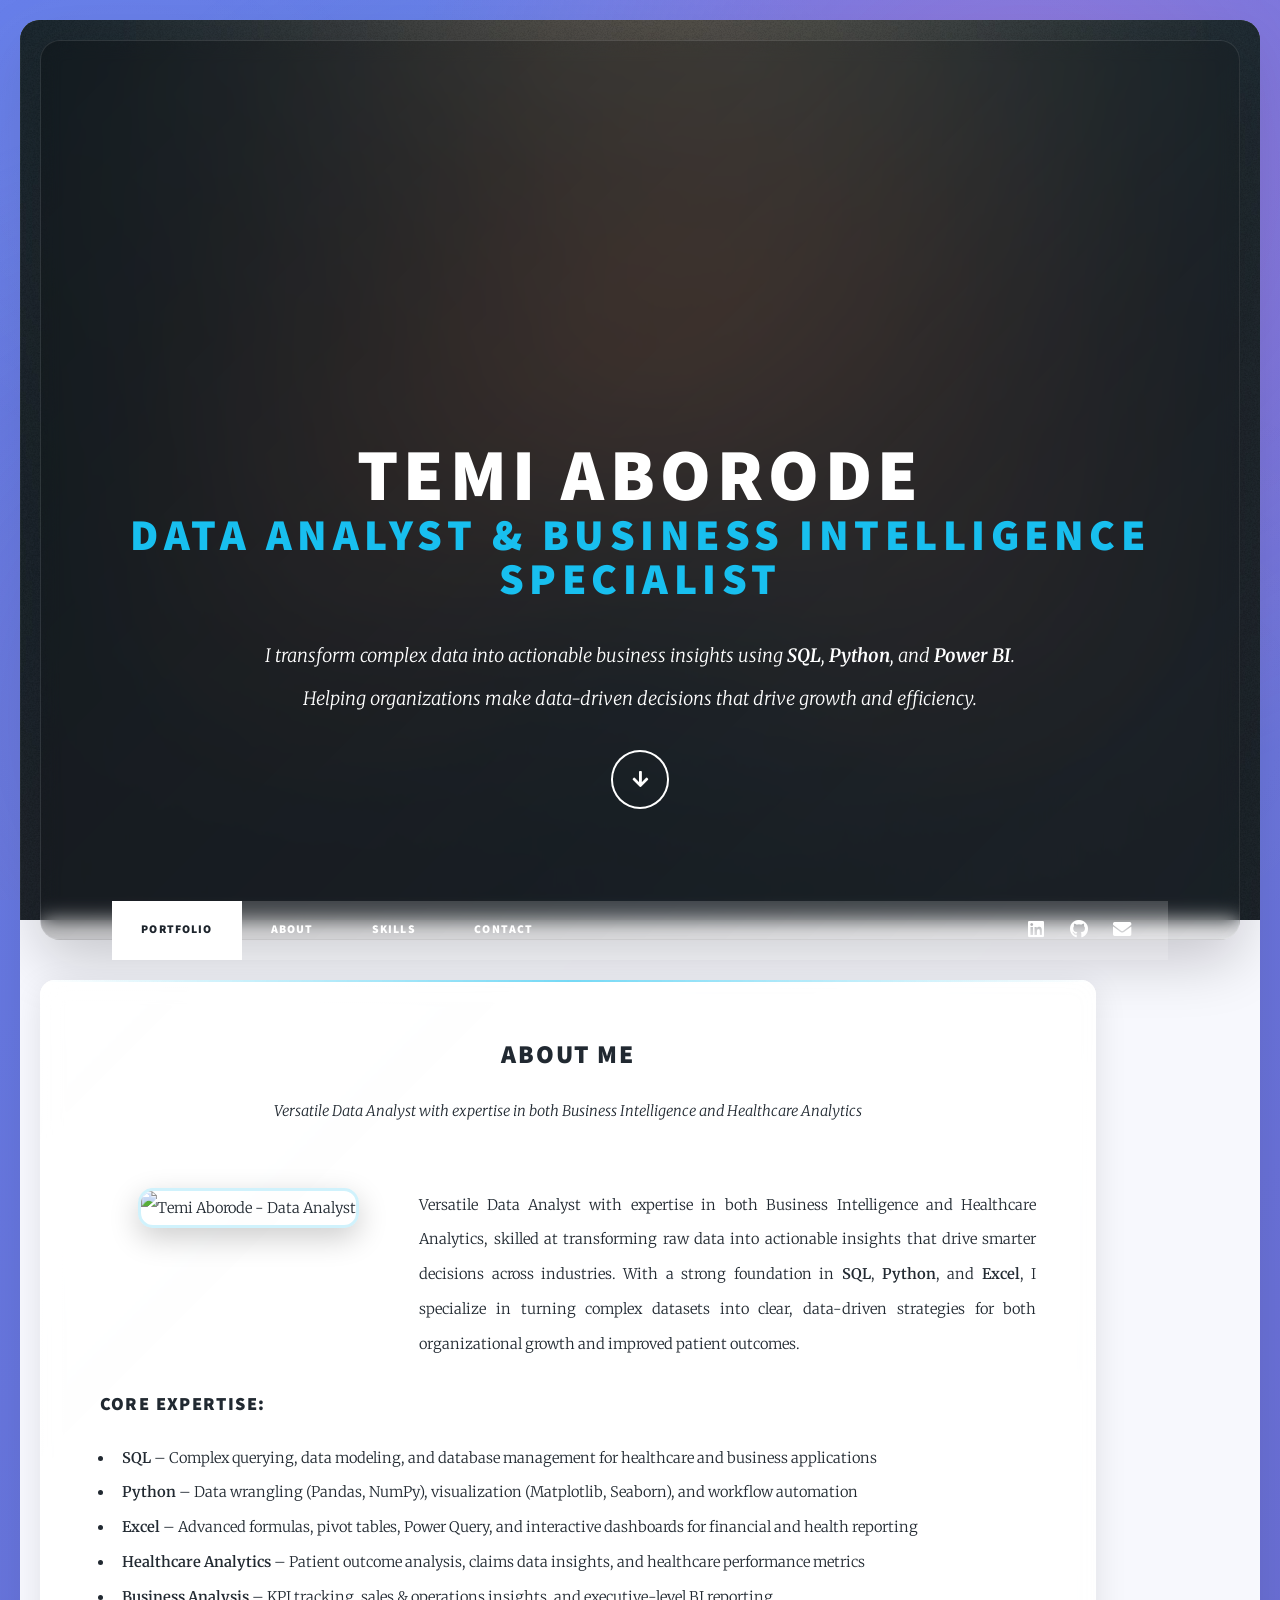
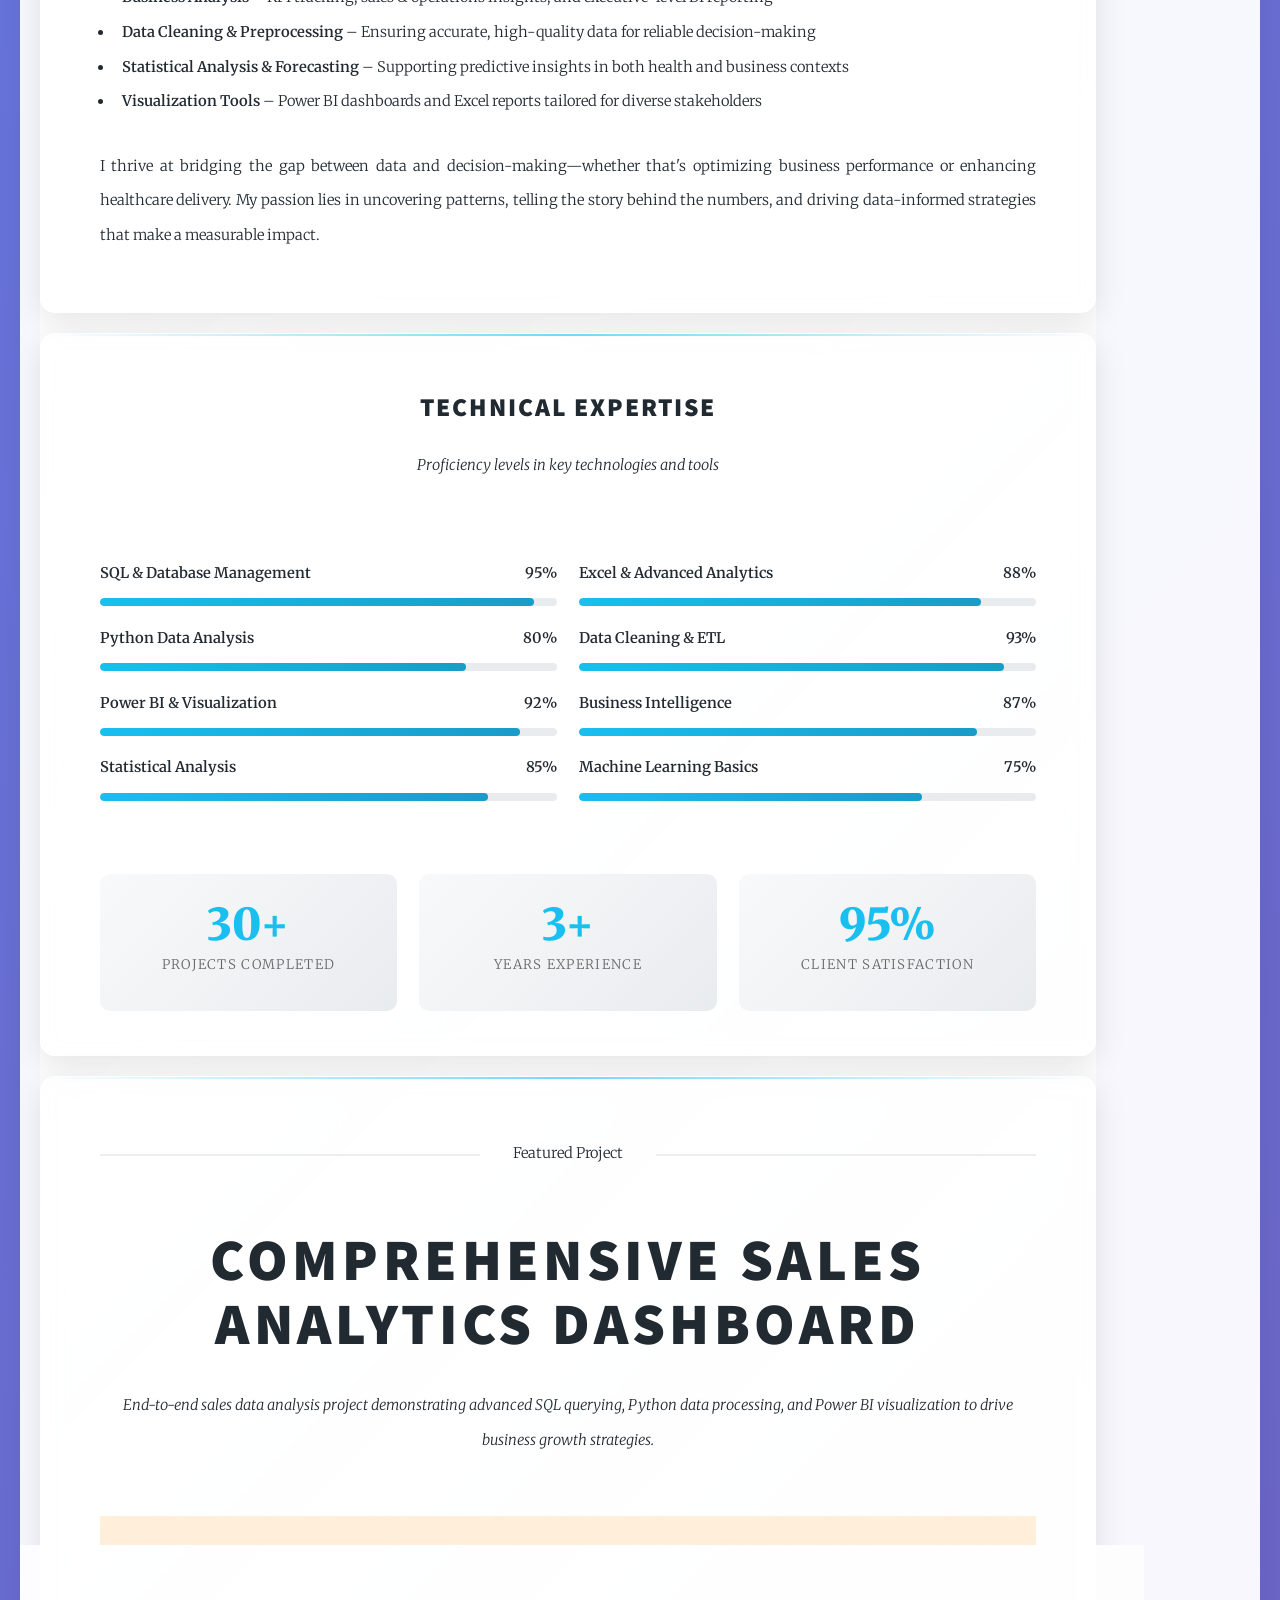
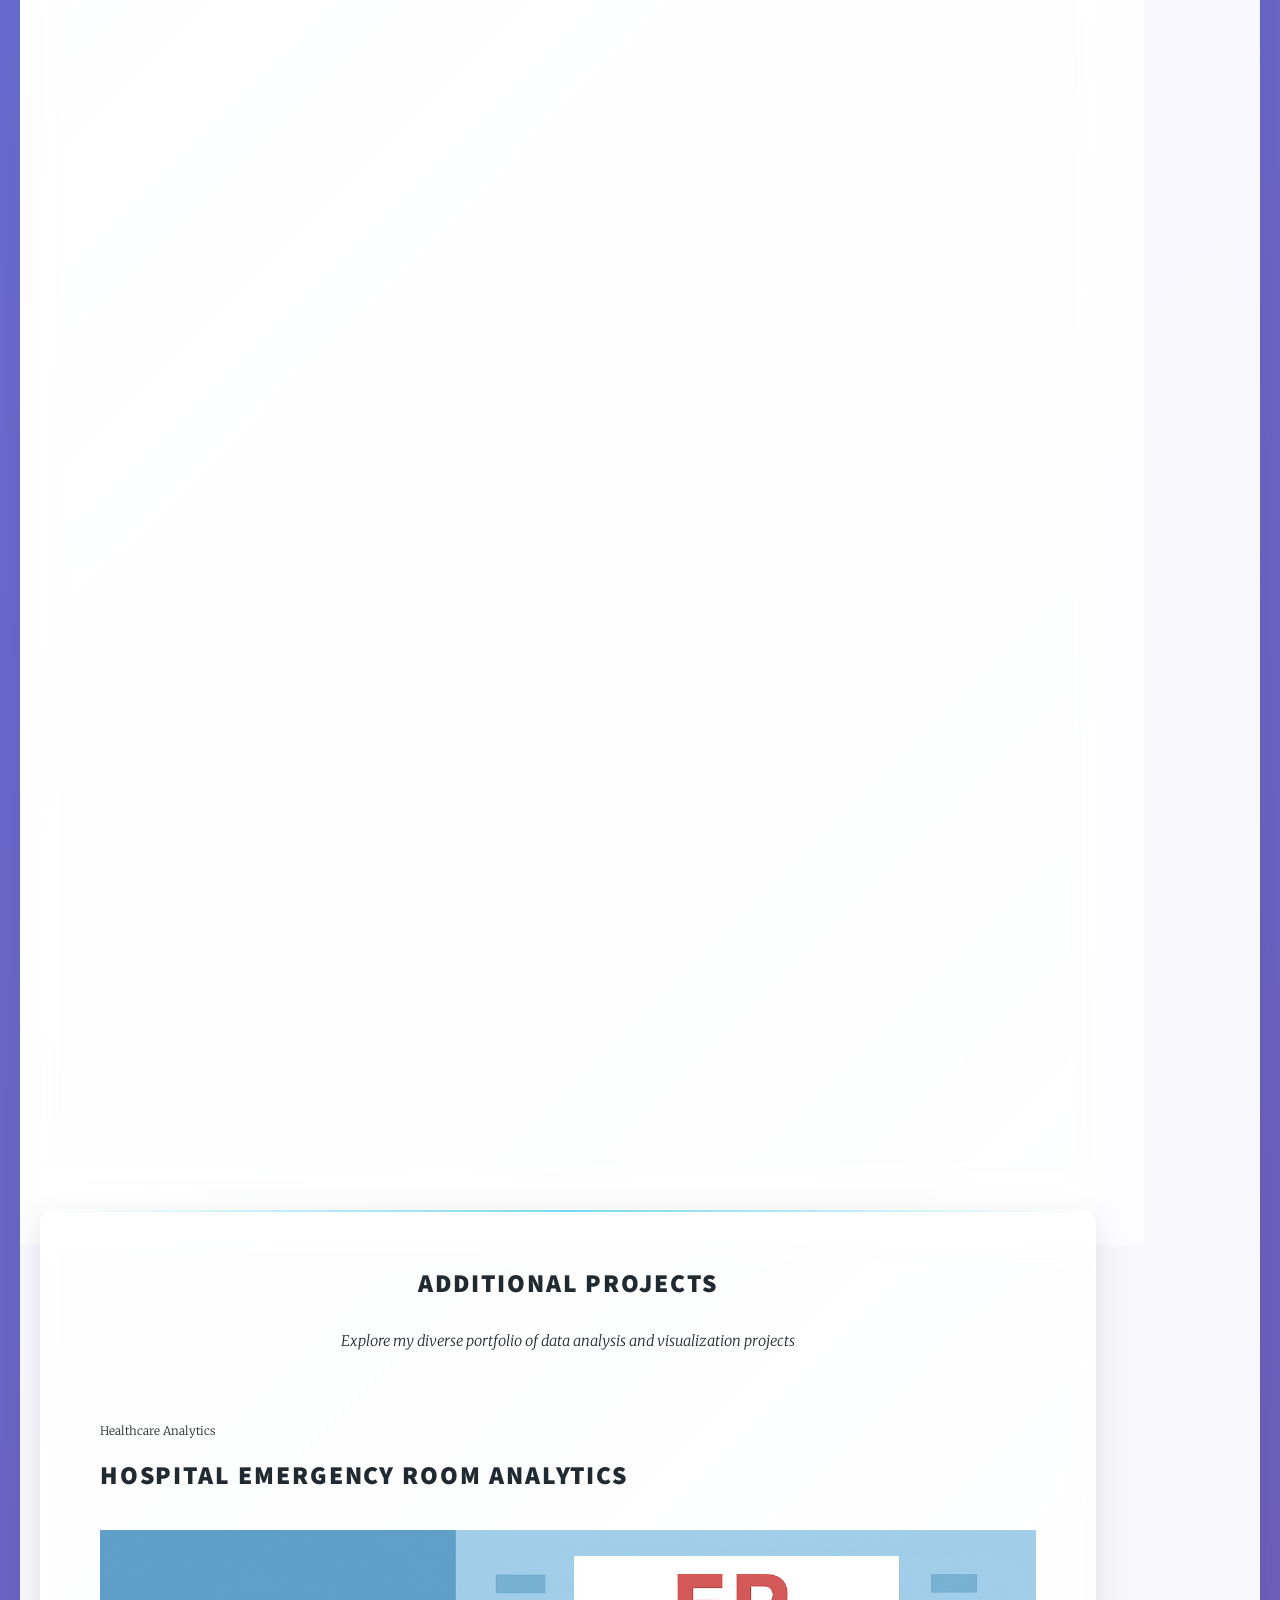
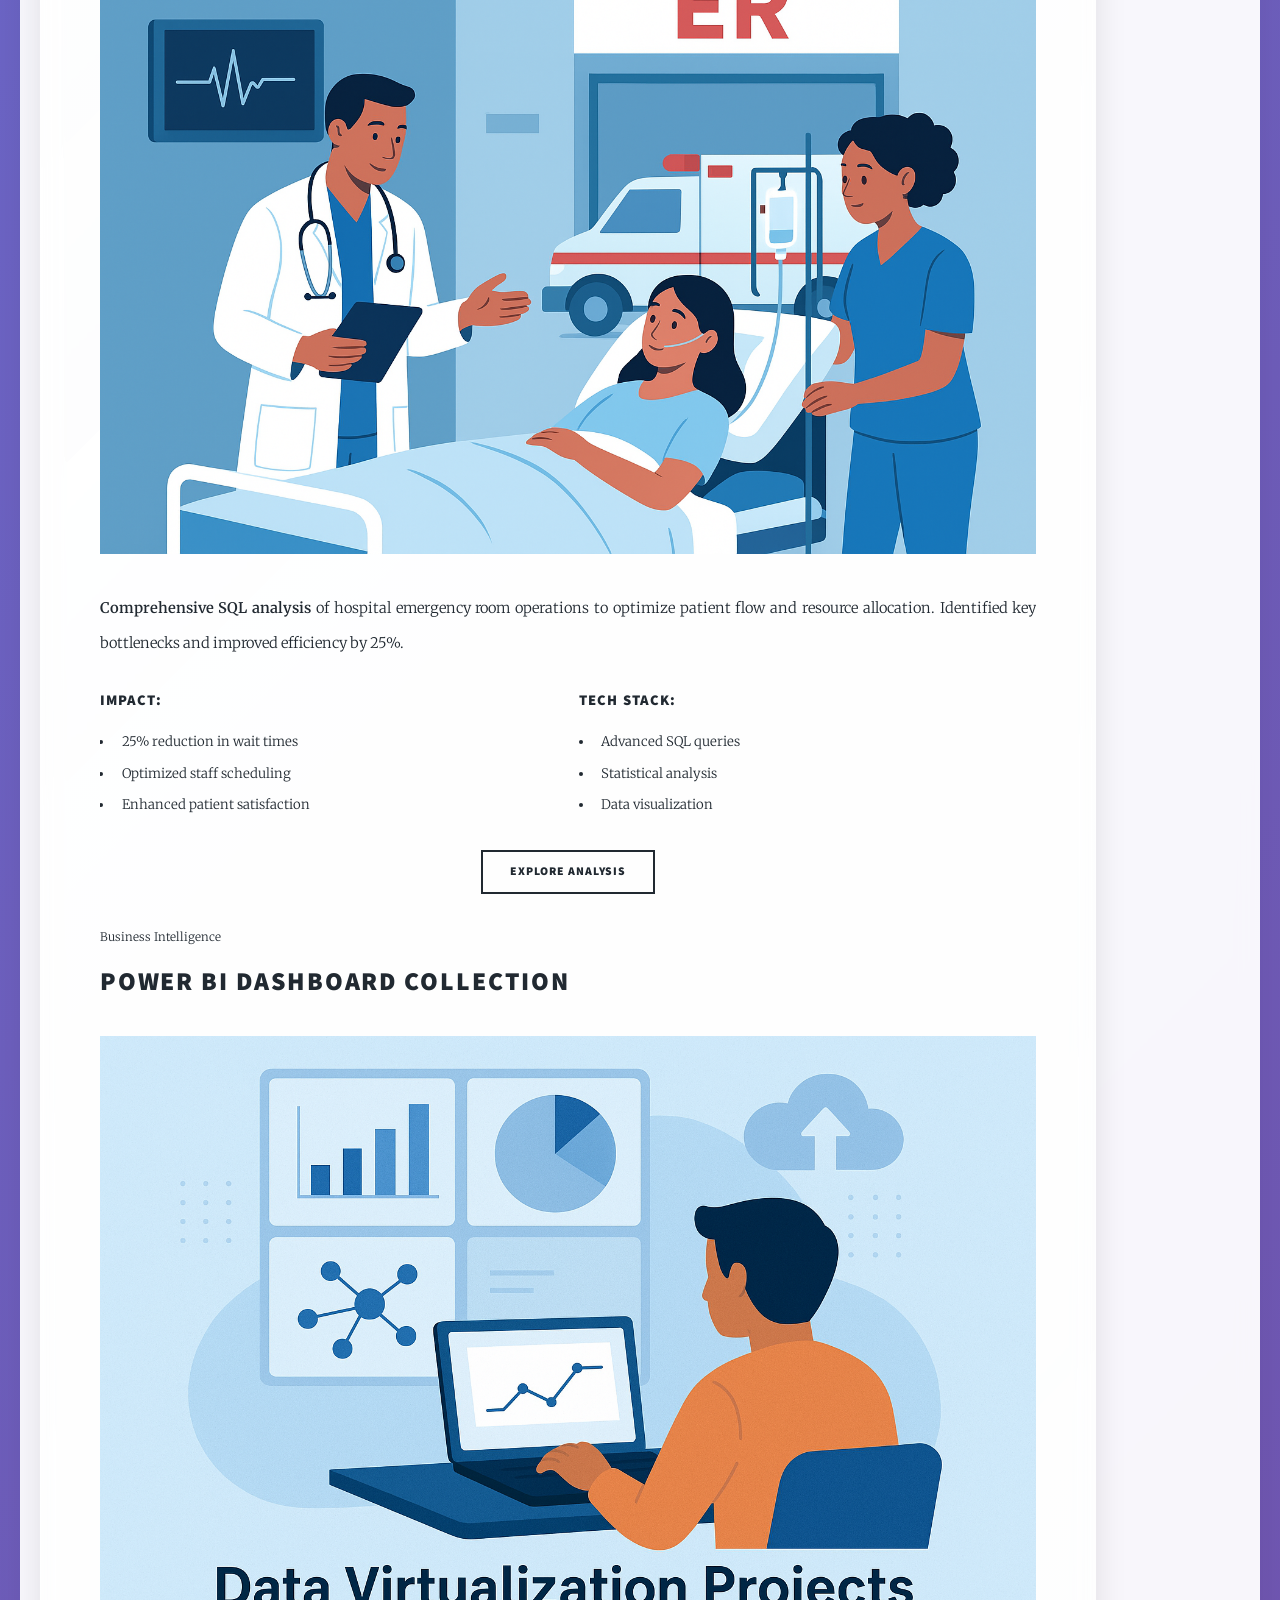
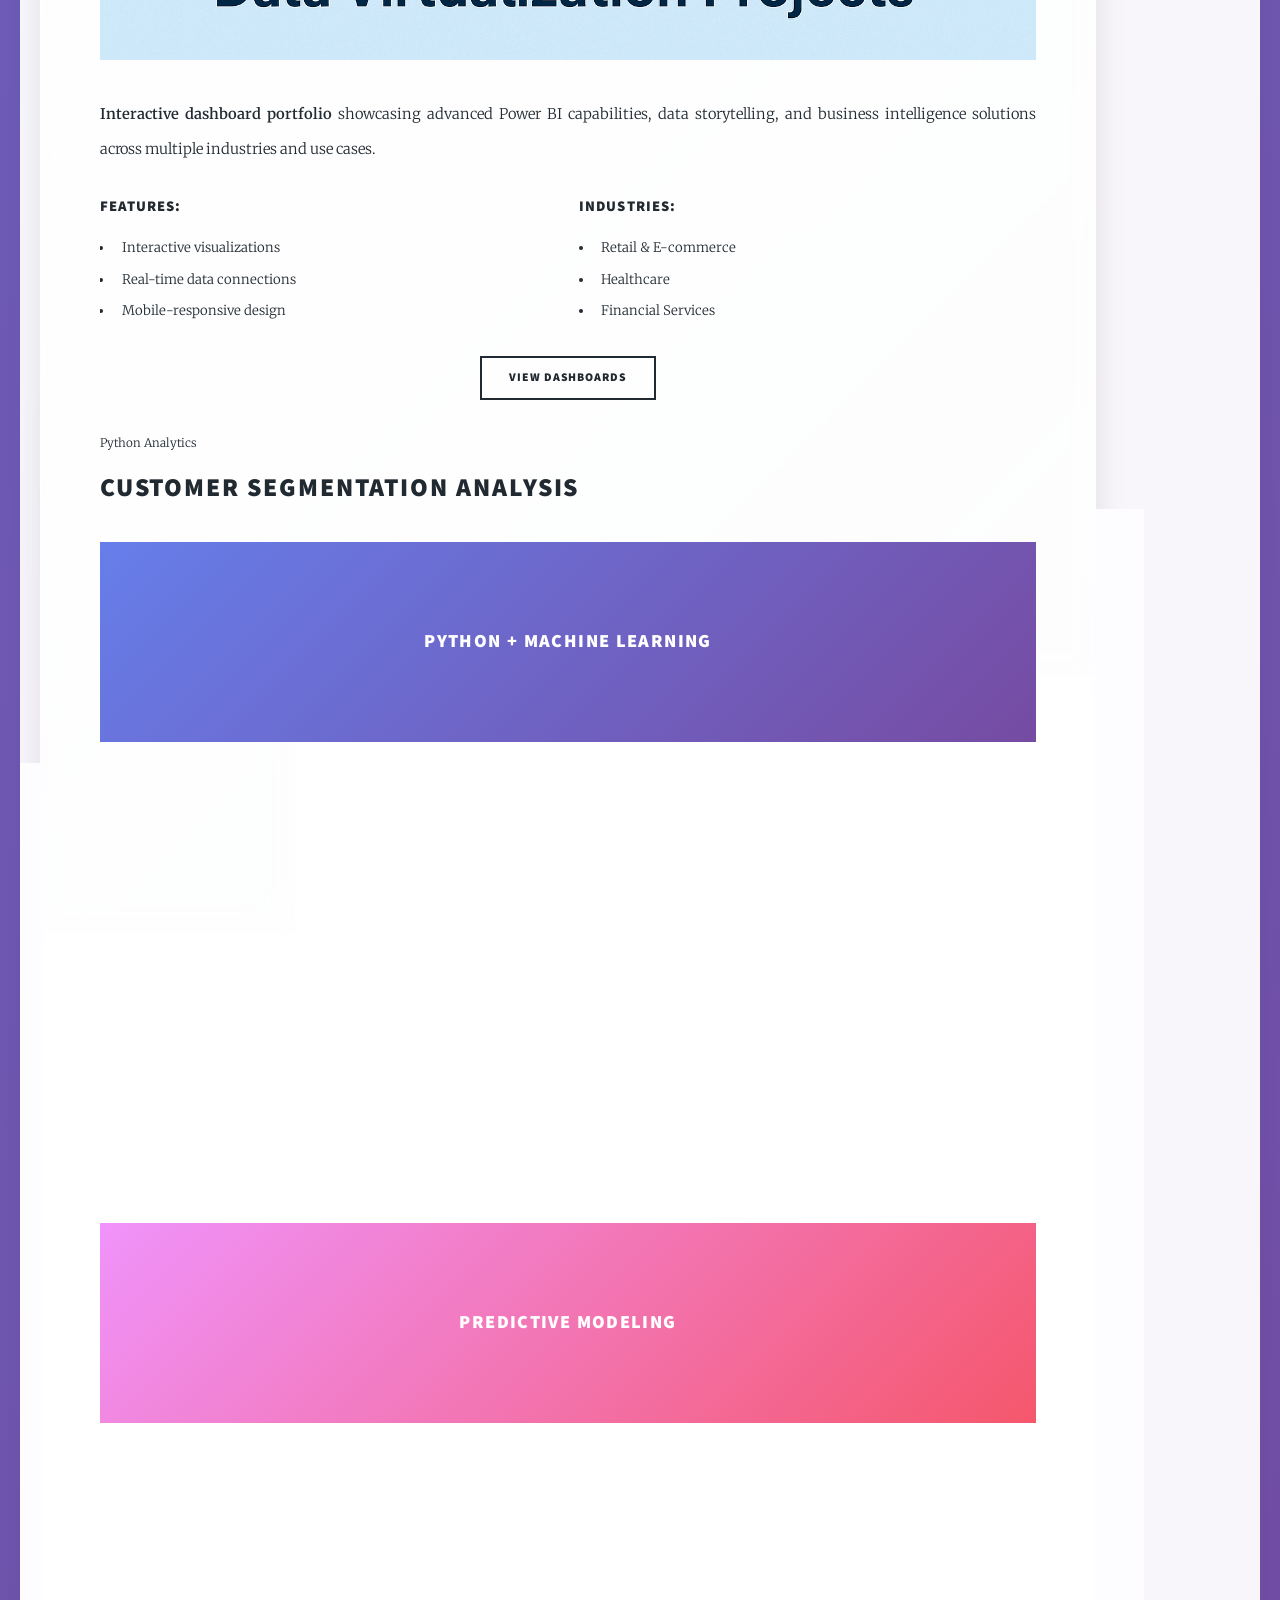
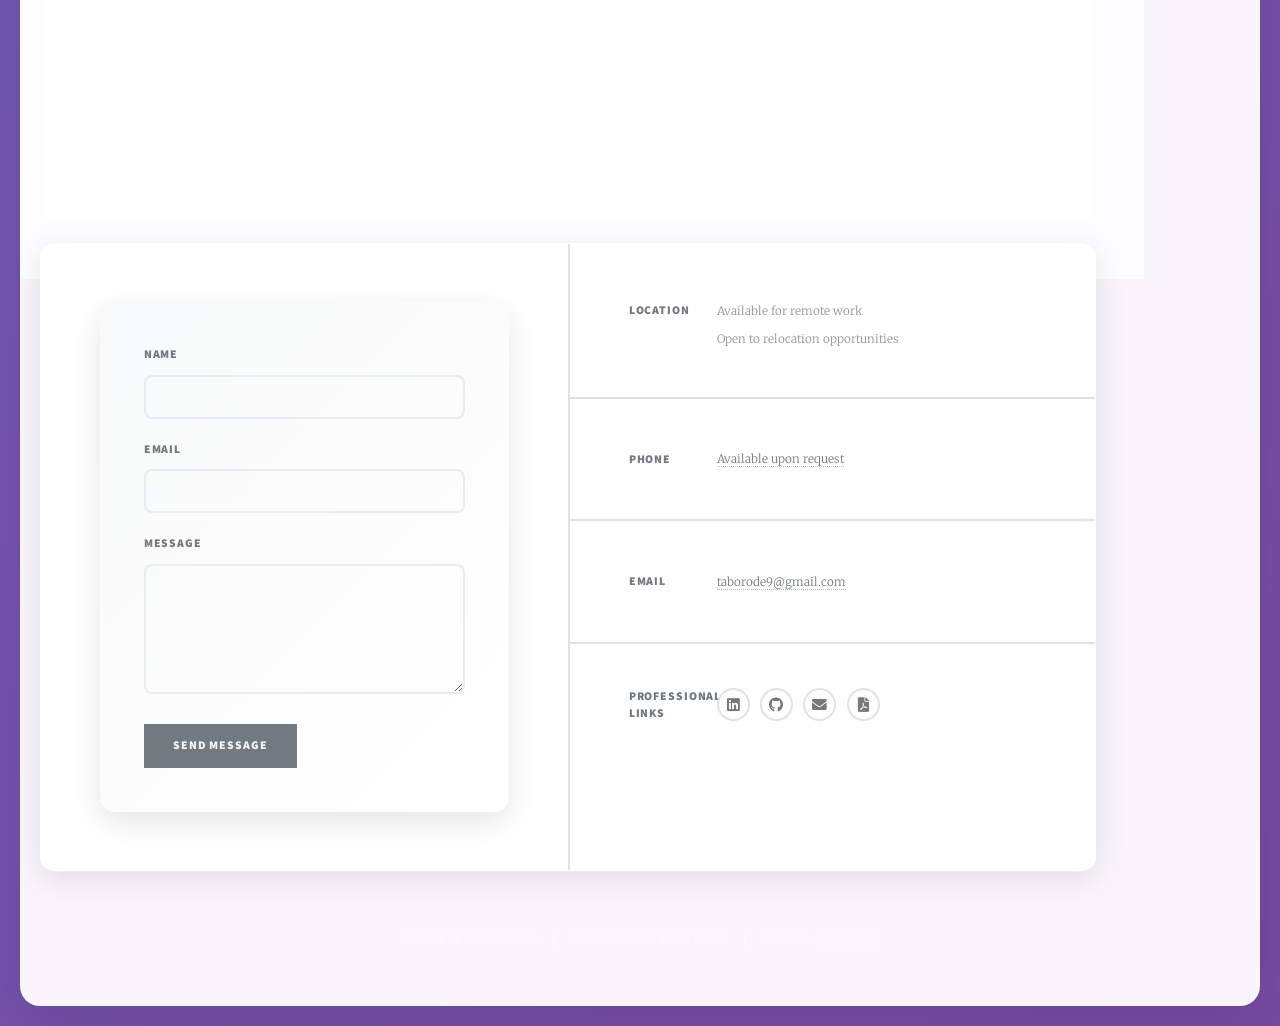
==== commit f9a8fa5f: "update" ====
--- a/index.html
+++ b/index.html
@@ -44,7 +44,7 @@
 							<li><a href="#contact">Contact</a></li>
 						</ul>
 						<ul class="icons">
-							<li><a href="https://www.linkedin.com/in/temi-aborode-82a77a220?utm_source=share&utm_campaign=share_via&utm_content=profile&utm_medium=ios_app" 
+							<li><a href="https://www.linkedin.com/in/temitheanalyst" 
 								class="icon brands alt fa-linkedin"><span class="label">LinkedIn</span></a></li>
 							<li><a href="https://github.com/Temitheanalyst1" class="icon brands alt fa-github"><span class="label">GitHub</span></a></li>
 							<li><a href="mailto:taborode9@gmail.com" class="icon solid alt fa-envelope"><span class="label">Email</span></a></li>
@@ -58,40 +58,32 @@
 						<section id="about">
 							<header class="major">
 								<h2>About Me</h2>
-								<p>Passionate Data Analyst with expertise in transforming raw data into strategic business insights</p>
+								<p>Versatile Data Analyst with expertise in both Business Intelligence and Healthcare Analytics</p>
 							</header>
-							<p>I am a results-driven Data Analyst with extensive experience in <strong>SQL database management</strong>, <strong>Python programming</strong>, and <strong>Power BI visualization</strong>. My passion lies in uncovering hidden patterns in complex datasets and translating them into actionable business strategies.</p>
+							<div class="row">
+								<div class="col-4 col-12-medium">
+									<div class="profile-photo">
+										<img src="images/temi-profile.jpg" alt="Temi Aborode - Data Analyst" style="width: 100%; border-radius: 15px; box-shadow: 0 10px 30px rgba(0, 0, 0, 0.2);" />
+									</div>
+								</div>
+								<div class="col-8 col-12-medium">
+									<p>Versatile Data Analyst with expertise in both Business Intelligence and Healthcare Analytics, skilled at transforming raw data into actionable insights that drive smarter decisions across industries. With a strong foundation in <strong>SQL</strong>, <strong>Python</strong>, and <strong>Excel</strong>, I specialize in turning complex datasets into clear, data-driven strategies for both organizational growth and improved patient outcomes.</p>
+								</div>
+							</div>
 							
-							<p>With a proven track record of delivering data-driven solutions, I specialize in:</p>
+							<h3>Core Expertise:</h3>
 							<ul>
-								<li><strong>Advanced SQL querying</strong> for complex data extraction and analysis</li>
-								<li><strong>Python data science</strong> libraries (Pandas, NumPy, Matplotlib, Seaborn)</li>
-								<li><strong>Interactive dashboard creation</strong> using Power BI and Excel</li>
-								<li><strong>Statistical analysis</strong> and predictive modeling</li>
-								<li><strong>Data cleaning and preprocessing</strong> for accurate insights</li>
-								<li><strong>Business intelligence reporting</strong> for executive decision-making</li>
+								<li><strong>SQL</strong> – Complex querying, data modeling, and database management for healthcare and business applications</li>
+								<li><strong>Python</strong> – Data wrangling (Pandas, NumPy), visualization (Matplotlib, Seaborn), and workflow automation</li>
+								<li><strong>Excel</strong> – Advanced formulas, pivot tables, Power Query, and interactive dashboards for financial and health reporting</li>
+								<li><strong>Healthcare Analytics</strong> – Patient outcome analysis, claims data insights, and healthcare performance metrics</li>
+								<li><strong>Business Analysis</strong> – KPI tracking, sales & operations insights, and executive-level BI reporting</li>
+								<li><strong>Data Cleaning & Preprocessing</strong> – Ensuring accurate, high-quality data for reliable decision-making</li>
+								<li><strong>Statistical Analysis & Forecasting</strong> – Supporting predictive insights in both health and business contexts</li>
+								<li><strong>Visualization Tools</strong> – Power BI dashboards and Excel reports tailored for diverse stakeholders</li>
 							</ul>
 
-							<div class="row">
-								<div class="col-6 col-12-small">
-									<h3>Technical Skills</h3>
-									<ul class="alt">
-										<li><strong>Languages:</strong> SQL, Python, R</li>
-										<li><strong>Databases:</strong> MySQL, PostgreSQL, SQL Server</li>
-										<li><strong>Visualization:</strong> Power BI, Tableau, Excel</li>
-										<li><strong>Libraries:</strong> Pandas, NumPy, Matplotlib, Seaborn</li>
-									</ul>
-								</div>
-								<div class="col-6 col-12-small">
-									<h3>Soft Skills</h3>
-									<ul class="alt">
-										<li>Critical thinking and problem-solving</li>
-										<li>Business acumen and strategic thinking</li>
-										<li>Clear communication of complex data</li>
-										<li>Project management and collaboration</li>
-									</ul>
-								</div>
-							</div>
+							<p>I thrive at bridging the gap between data and decision-making—whether that's optimizing business performance or enhancing healthcare delivery. My passion lies in uncovering patterns, telling the story behind the numbers, and driving data-informed strategies that make a measurable impact.</p>
 						</section>
 
 						<!-- Skills Section -->
@@ -116,10 +108,10 @@
 									<div class="skill-progress">
 										<div class="skill-name">
 											<span><strong>Python Data Analysis</strong></span>
-											<span>90%</span>
-										</div>
-										<div class="progress-bar">
-											<div class="progress-fill" style="width: 90%;"></div>
+											<span>80%</span>
+										</div>
+										<div class="progress-bar">
+											<div class="progress-fill" style="width: 80%;"></div>
 										</div>
 									</div>
 									
@@ -189,28 +181,22 @@
 							
 							<!-- Key Achievements Stats -->
 							<div class="row" style="margin-top: 3rem;">
-								<div class="col-3 col-6-medium col-12-small">
+								<div class="col-4 col-6-medium col-12-small">
 									<div class="stats-counter">
-										<span class="stats-number">50+</span>
+										<span class="stats-number">30+</span>
 										<span class="stats-label">Projects Completed</span>
 									</div>
 								</div>
-								<div class="col-3 col-6-medium col-12-small">
+								<div class="col-4 col-6-medium col-12-small">
 									<div class="stats-counter">
 										<span class="stats-number">3+</span>
 										<span class="stats-label">Years Experience</span>
 									</div>
 								</div>
-								<div class="col-3 col-6-medium col-12-small">
+								<div class="col-4 col-6-medium col-12-small">
 									<div class="stats-counter">
 										<span class="stats-number">95%</span>
 										<span class="stats-label">Client Satisfaction</span>
-									</div>
-								</div>
-								<div class="col-3 col-6-medium col-12-small">
-									<div class="stats-counter">
-										<span class="stats-number">$2M+</span>
-										<span class="stats-label">Value Generated</span>
 									</div>
 								</div>
 							</div>
@@ -227,19 +213,19 @@
 							<a href="https://github.com/Temitheanalyst1/data-analysis-sale-project/tree/main" class="image main"><img src="images/DATA.png" alt="Sales Analytics Dashboard" /></a>
 							<div class="row">
 								<div class="col-6 col-12-medium">
-									<h4>Key Achievements:</h4>
+									<h4>Results & Impact</h4>
+									<h5>Key Achievements</h5>
 									<ul>
-										<li>Increased sales forecasting accuracy by 35%</li>
-										<li>Identified $2M+ revenue opportunities</li>
-										<li>Reduced reporting time by 60%</li>
-										<li>Improved customer segmentation strategies</li>
+										<li>Identified Phones (Tech) and Chairs (Furniture) as consistent top sellers, peaking at $104.7K and $81.9K in revenue</li>
+										<li>Diagnosed the 2016 sales decline, linking it to reduced consumer demand and underperforming products</li>
+										<li>Improved customer segmentation insights, highlighting Consumers as the largest share (45–58%) and Home Office buyers as a growing market (peaking at 21.8% in 2018)</li>
+										<li>Recommended bundling strategies and niche expansions (eco-friendly furniture, phone upgrades) to increase margins and tap new markets</li>
 									</ul>
 								</div>
 								<div class="col-6 col-12-medium">
 									<h4>Technologies Used:</h4>
 									<ul>
 										<li>SQL for complex data extraction</li>
-										<li>Python (Pandas, NumPy) for analysis</li>
 										<li>Power BI for interactive dashboards</li>
 										<li>Statistical modeling for forecasting</li>
 									</ul>
@@ -427,7 +413,7 @@
 							<section>
 								<h3>Professional Links</h3>
 								<ul class="icons alt">
-									<li><a href="https://www.linkedin.com/in/temi-aborode-82a77a220?utm_source=share&utm_campaign=share_via&utm_content=profile&utm_medium=ios_app" 
+									<li><a href="https://www.linkedin.com/in/temitheanalyst" 
 										class="icon brands alt fa-linkedin"><span class="label">LinkedIn</span></a></li>
 									<li><a href="https://github.com/Temitheanalyst1" class="icon brands alt fa-github"><span class="label">GitHub</span></a></li>
 									<li><a href="mailto:taborode9@gmail.com" class="icon solid alt fa-envelope"><span class="label">Email</span></a></li>
@@ -467,7 +453,7 @@
 
 I'd be happy to share my detailed CV with you. Please contact me directly at:
 📧 taborode9@gmail.com
-💼 LinkedIn: https://www.linkedin.com/in/temi-aborode-82a77a220
+💼 LinkedIn: https://www.linkedin.com/in/temitheanalyst
 
 I typically respond within 24 hours and can provide:
 • Detailed resume in PDF format
--- a/assets/css/custom.css
+++ b/assets/css/custom.css
@@ -1,4 +1,125 @@
 /* Custom CSS for Modern Portfolio Enhancements */
+
+/* Beautiful Background Design */
+body {
+    background: linear-gradient(135deg, #667eea 0%, #764ba2 25%, #f093fb 50%, #f5576c 75%, #4facfe 100%);
+    background-size: 400% 400%;
+    animation: gradientShift 15s ease infinite;
+    position: relative;
+}
+
+body::before {
+    content: '';
+    position: fixed;
+    top: 0;
+    left: 0;
+    width: 100%;
+    height: 100%;
+    background: 
+        radial-gradient(circle at 20% 80%, rgba(120, 119, 198, 0.3) 0%, transparent 50%),
+        radial-gradient(circle at 80% 20%, rgba(255, 119, 198, 0.3) 0%, transparent 50%),
+        radial-gradient(circle at 40% 40%, rgba(120, 219, 255, 0.2) 0%, transparent 50%);
+    z-index: -2;
+    pointer-events: none;
+}
+
+@keyframes gradientShift {
+    0% {
+        background-position: 0% 50%;
+    }
+    50% {
+        background-position: 100% 50%;
+    }
+    100% {
+        background-position: 0% 50%;
+    }
+}
+
+/* Floating geometric shapes */
+body::after {
+    content: '';
+    position: fixed;
+    top: 0;
+    left: 0;
+    width: 100%;
+    height: 100%;
+    background-image: 
+        radial-gradient(circle at 10% 20%, rgba(255, 255, 255, 0.05) 0%, transparent 20%),
+        radial-gradient(circle at 90% 80%, rgba(255, 255, 255, 0.03) 0%, transparent 25%),
+        radial-gradient(circle at 50% 50%, rgba(255, 255, 255, 0.02) 0%, transparent 30%);
+    z-index: -1;
+    pointer-events: none;
+    animation: float 20s ease-in-out infinite;
+}
+
+@keyframes float {
+    0%, 100% {
+        transform: translateY(0px) rotate(0deg);
+    }
+    33% {
+        transform: translateY(-20px) rotate(120deg);
+    }
+    66% {
+        transform: translateY(10px) rotate(240deg);
+    }
+}
+
+/* Enhanced wrapper background */
+#wrapper {
+    background: rgba(255, 255, 255, 0.95);
+    backdrop-filter: blur(10px);
+    -webkit-backdrop-filter: blur(10px);
+    border-radius: 20px;
+    margin: 20px;
+    box-shadow: 0 20px 60px rgba(0, 0, 0, 0.1);
+    position: relative;
+    overflow: hidden;
+}
+
+#wrapper::before {
+    content: '';
+    position: absolute;
+    top: 0;
+    left: 0;
+    right: 0;
+    height: 4px;
+    background: linear-gradient(90deg, #18bfef, #1a9bc8, #667eea, #764ba2);
+    z-index: 10;
+}
+
+/* Enhanced main content background */
+#main {
+    background: linear-gradient(135deg, rgba(255, 255, 255, 0.9) 0%, rgba(248, 249, 250, 0.8) 100%);
+    backdrop-filter: blur(5px);
+    border-radius: 15px;
+    margin: 20px;
+    box-shadow: inset 0 1px 3px rgba(255, 255, 255, 0.5);
+}
+
+/* Section backgrounds with glassmorphism */
+#main > section,
+#main > article {
+    background: rgba(255, 255, 255, 0.7);
+    backdrop-filter: blur(10px);
+    border-radius: 15px;
+    margin: 20px 0;
+    box-shadow: 0 8px 32px rgba(0, 0, 0, 0.1);
+    border: 1px solid rgba(255, 255, 255, 0.2);
+    position: relative;
+    overflow: hidden;
+}
+
+#main > section::before,
+#main > article::before {
+    content: '';
+    position: absolute;
+    top: 0;
+    left: 0;
+    right: 0;
+    height: 2px;
+    background: linear-gradient(90deg, transparent, #18bfef, transparent);
+    opacity: 0.6;
+}
 
 /* Enhanced animations and transitions */
 .fade-in-up {
@@ -256,6 +377,23 @@
     color: #18bfef;
 }
 
+/* Professional photo styling */
+.profile-photo {
+    text-align: center;
+    margin-bottom: 2rem;
+}
+
+.profile-photo img {
+    transition: transform 0.3s ease, box-shadow 0.3s ease;
+    border: 3px solid rgba(24, 191, 239, 0.2);
+}
+
+.profile-photo img:hover {
+    transform: scale(1.05);
+    box-shadow: 0 15px 40px rgba(0, 0, 0, 0.3) !important;
+    border-color: rgba(24, 191, 239, 0.5);
+}
+
 /* Enhanced intro section */
 #intro h1 span {
     display: inline-block;
@@ -315,6 +453,26 @@
     color: #18bfef;
 }
 
+/* Enhanced footer with glassmorphism */
+#footer {
+    background: rgba(255, 255, 255, 0.8);
+    backdrop-filter: blur(15px);
+    border-radius: 15px;
+    margin: 20px;
+    box-shadow: 0 8px 32px rgba(0, 0, 0, 0.1);
+    border: 1px solid rgba(255, 255, 255, 0.2);
+}
+
+/* Enhanced intro section */
+#intro {
+    background: linear-gradient(135deg, rgba(0, 0, 0, 0.3) 0%, rgba(0, 0, 0, 0.1) 100%);
+    backdrop-filter: blur(10px);
+    border-radius: 20px;
+    margin: 20px;
+    box-shadow: 0 20px 60px rgba(0, 0, 0, 0.2);
+    border: 1px solid rgba(255, 255, 255, 0.1);
+}
+
 /* Better mobile navigation */
 @media screen and (max-width: 980px) {
     .fab-resume {
@@ -333,6 +491,24 @@
     .skill-progress {
         margin: 0.8rem 0;
     }
+    
+    #wrapper {
+        margin: 10px;
+        border-radius: 15px;
+    }
+    
+    #main {
+        margin: 10px;
+    }
+    
+    #footer {
+        margin: 10px;
+    }
+    
+    #intro {
+        margin: 10px;
+        border-radius: 15px;
+    }
 }
 
 /* Loading states */
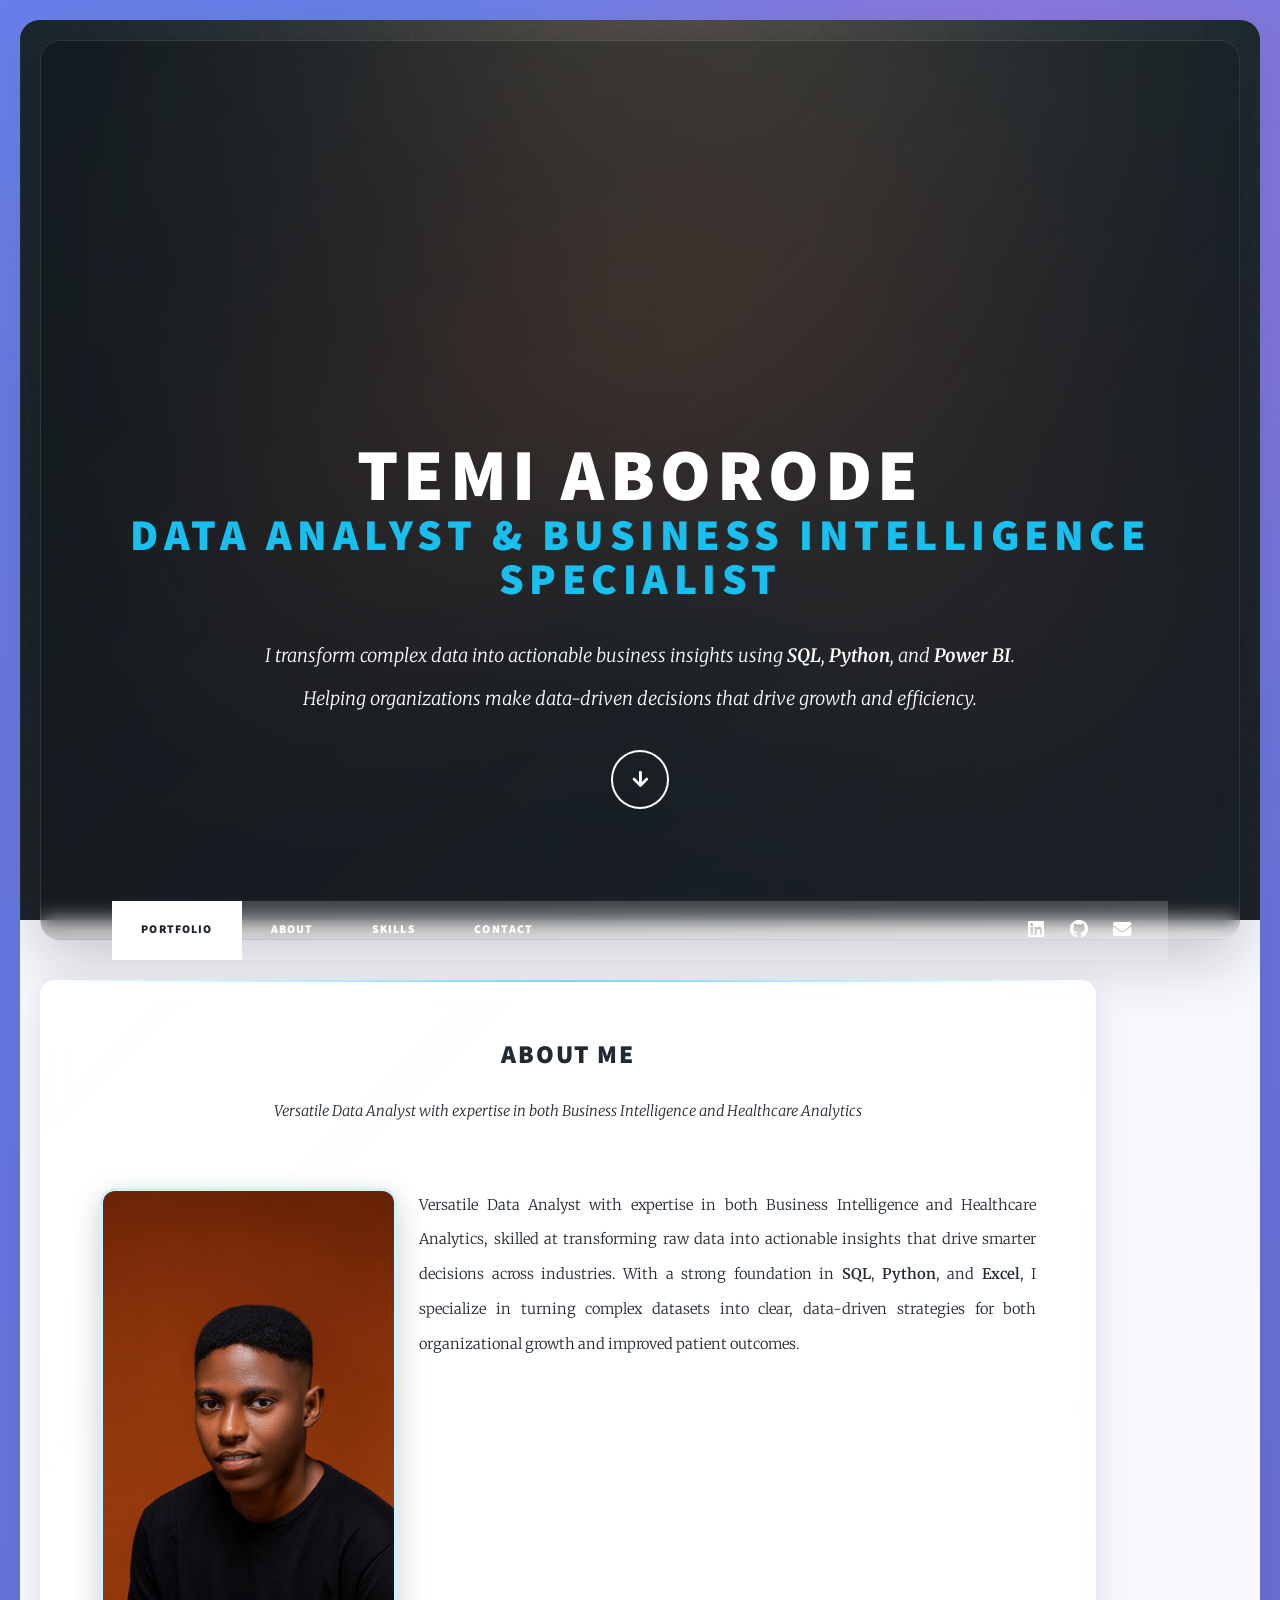
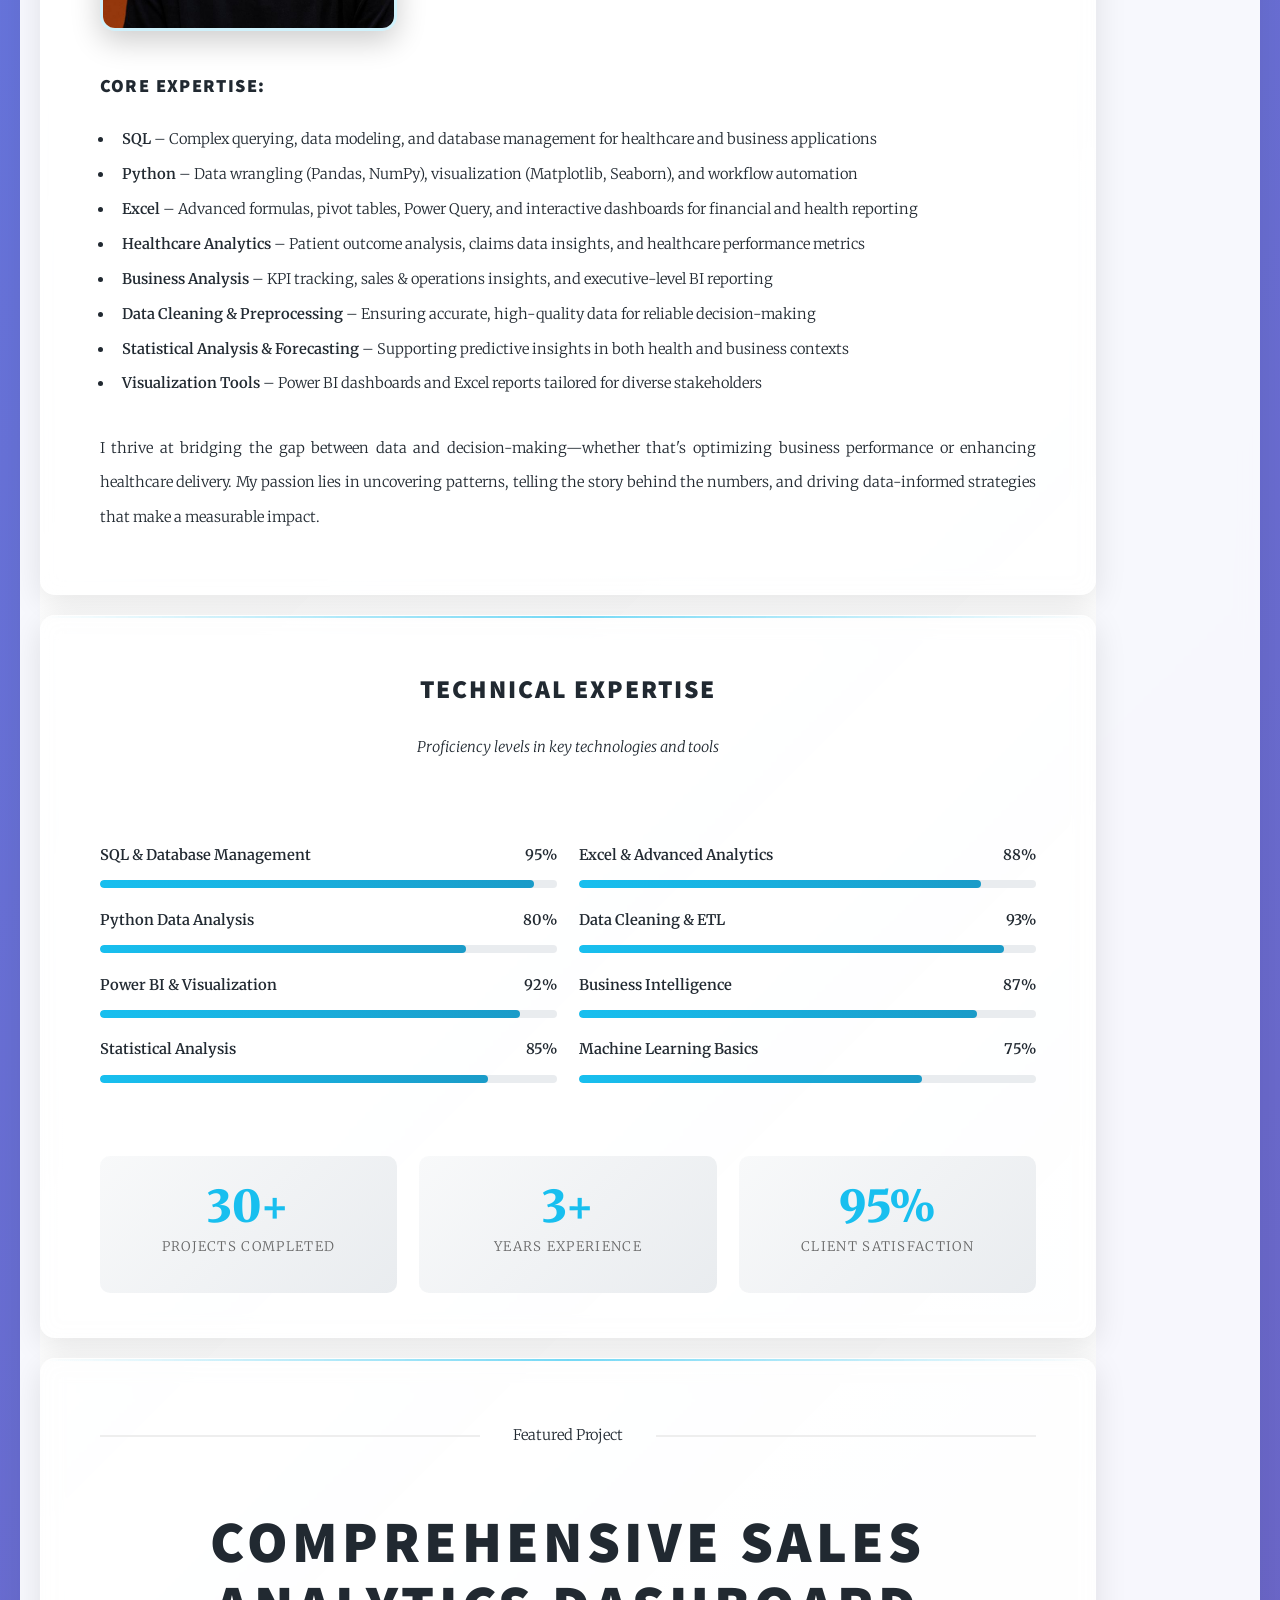
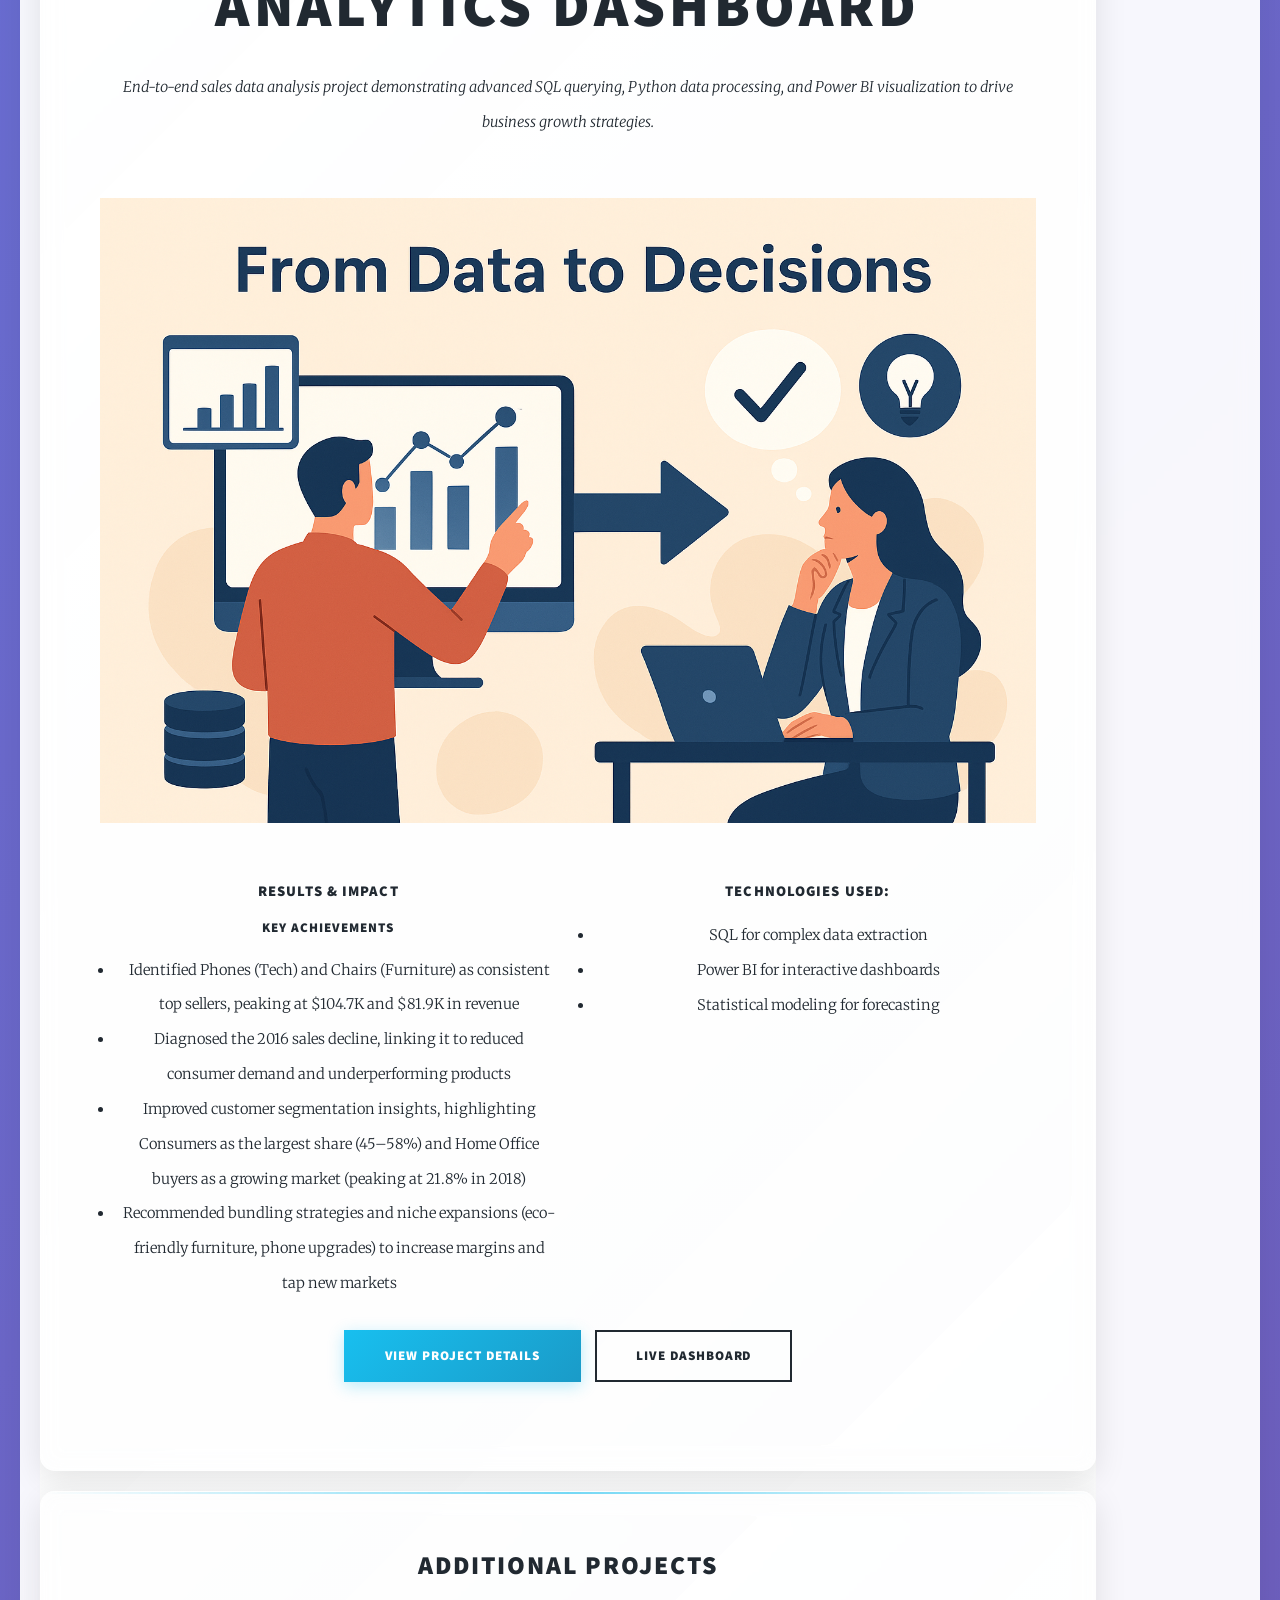
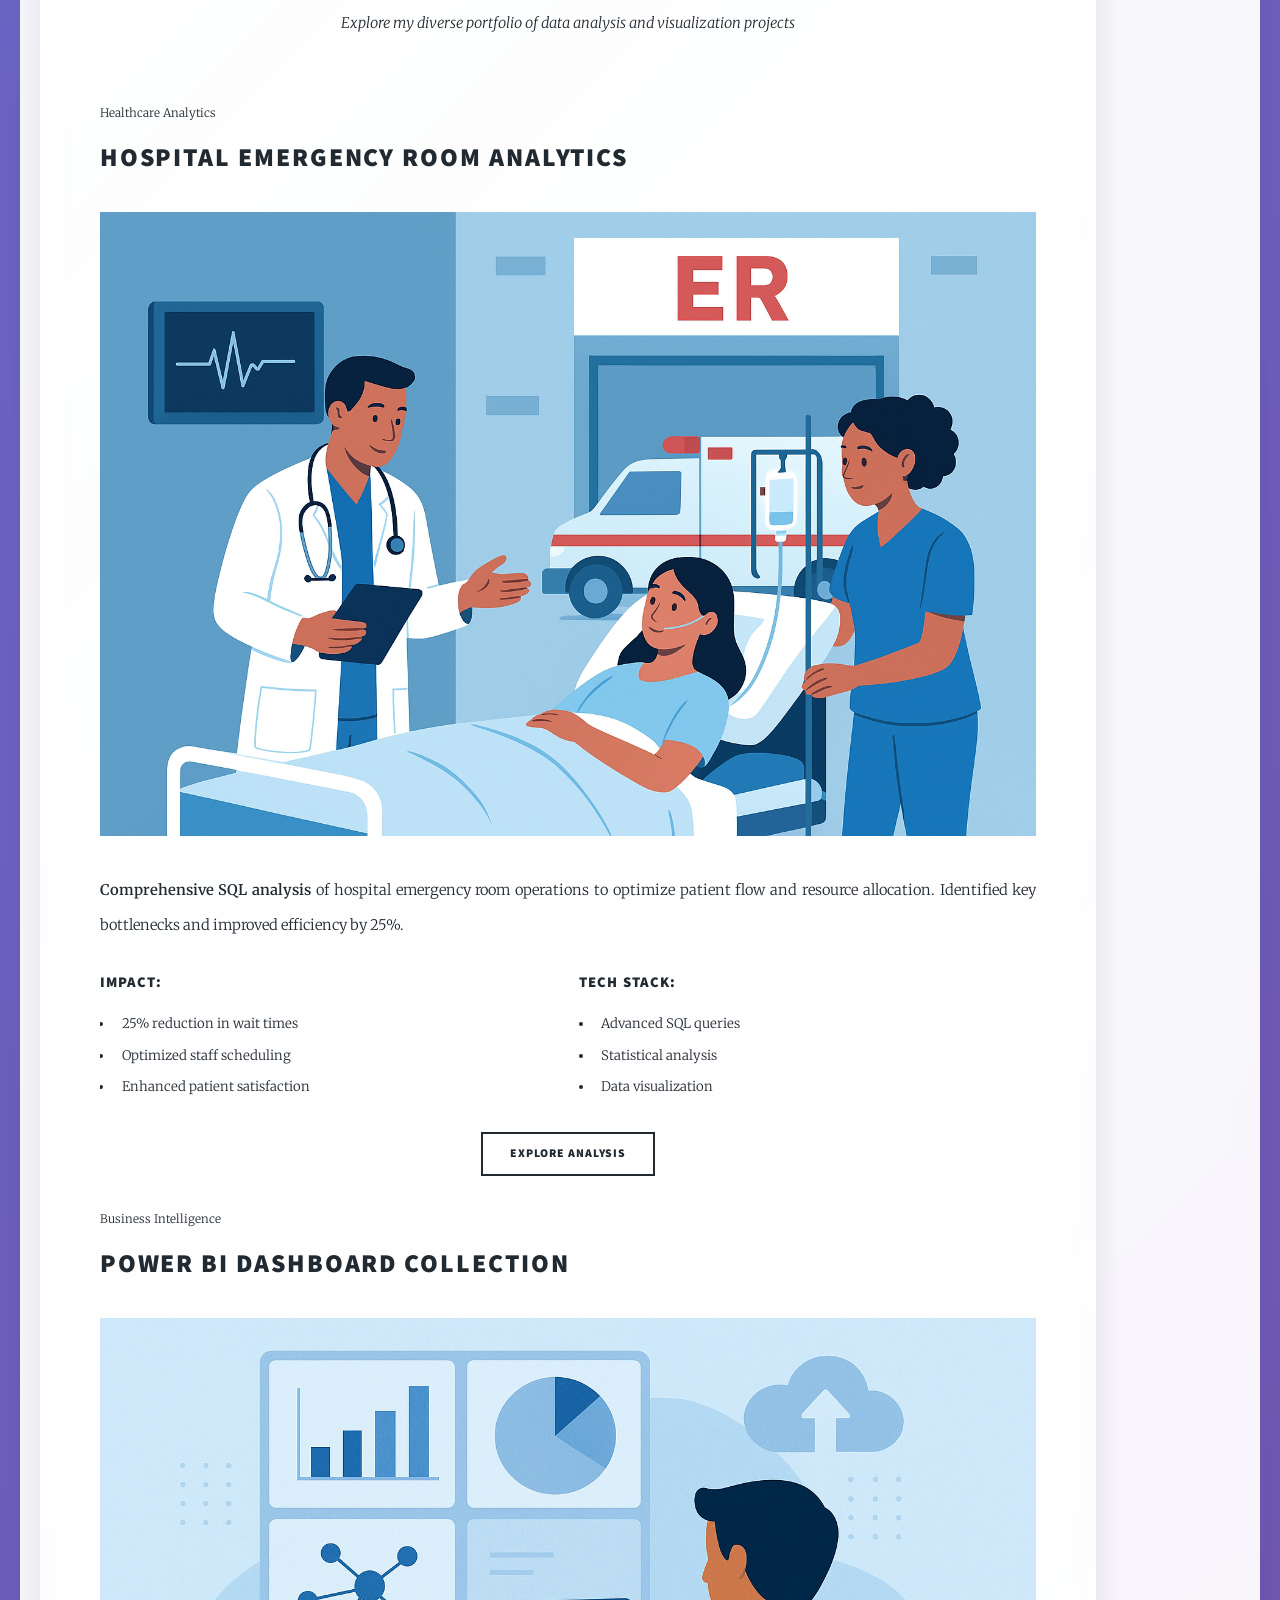
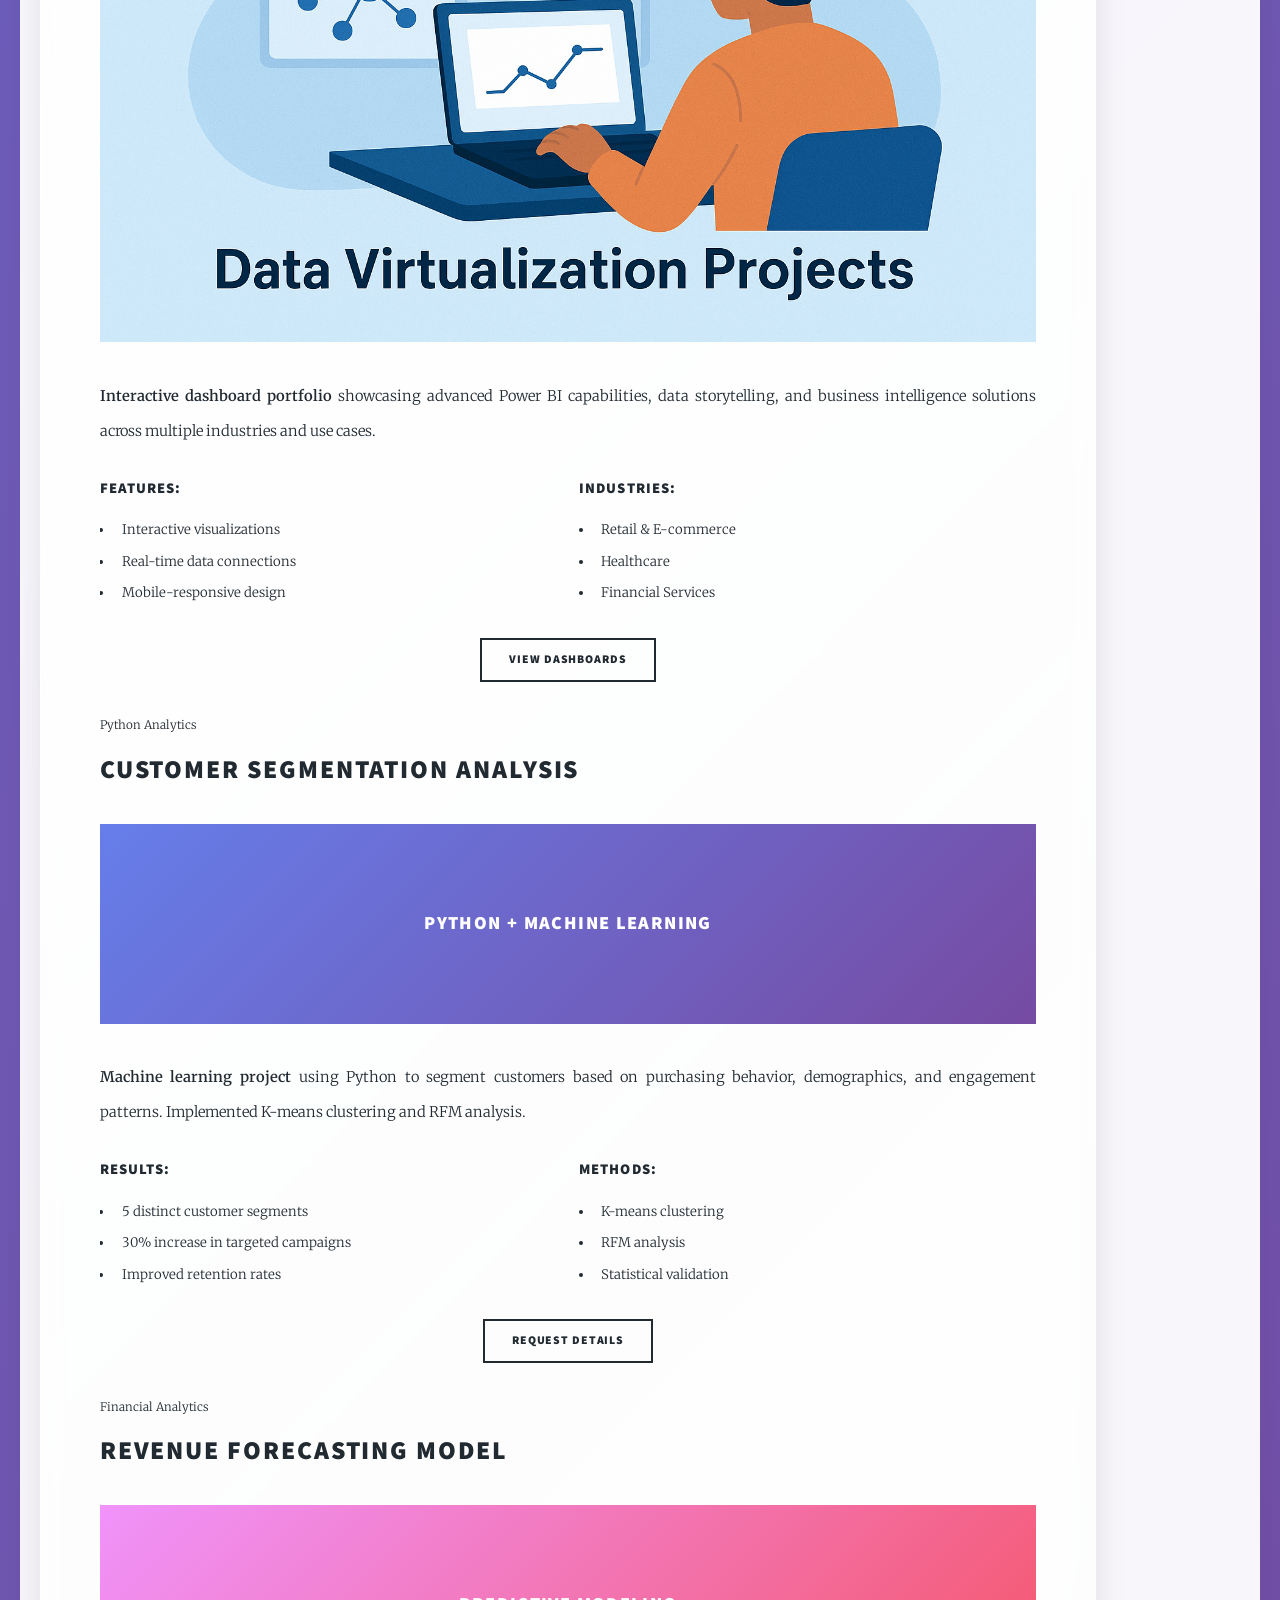
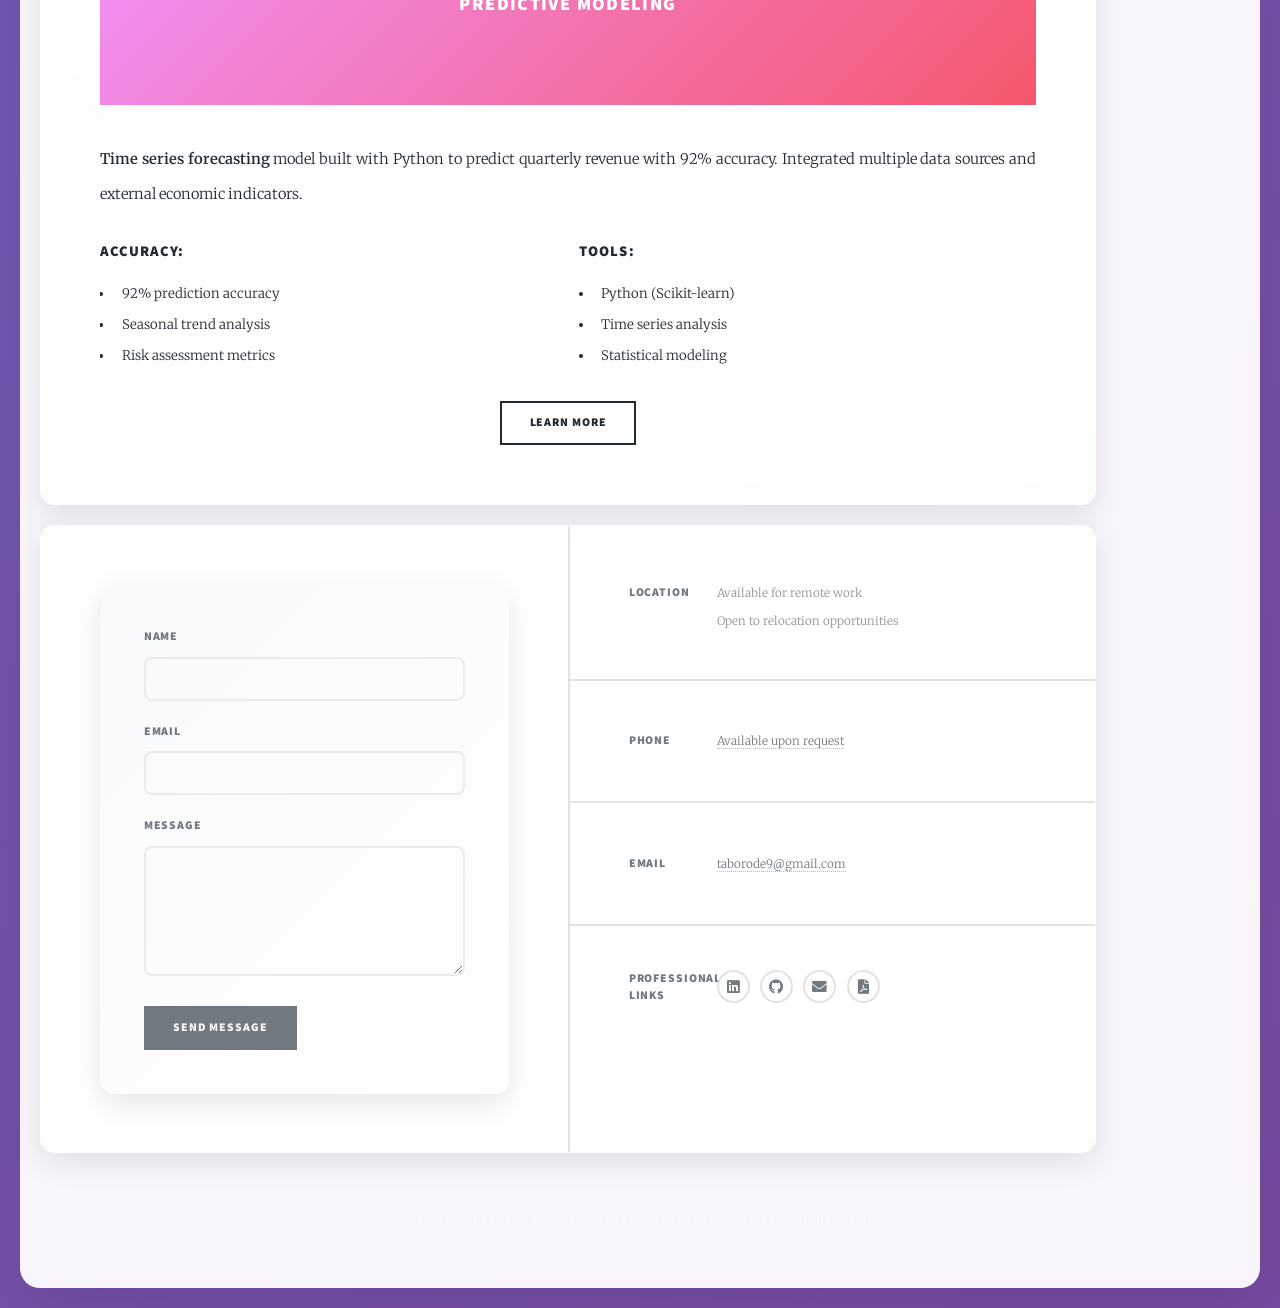
==== commit 3ef90732: "update" ====
--- a/index.html
+++ b/index.html
@@ -63,7 +63,7 @@
 							<div class="row">
 								<div class="col-4 col-12-medium">
 									<div class="profile-photo">
-										<img src="images/temi-profile.jpg" alt="Temi Aborode - Data Analyst" style="width: 100%; border-radius: 15px; box-shadow: 0 10px 30px rgba(0, 0, 0, 0.2);" />
+										<img src="images/temitope-profile.jpg" alt="Temi Aborode - Data Analyst" style="width: 100%; border-radius: 15px; box-shadow: 0 10px 30px rgba(0, 0, 0, 0.2);" />
 									</div>
 								</div>
 								<div class="col-8 col-12-medium">
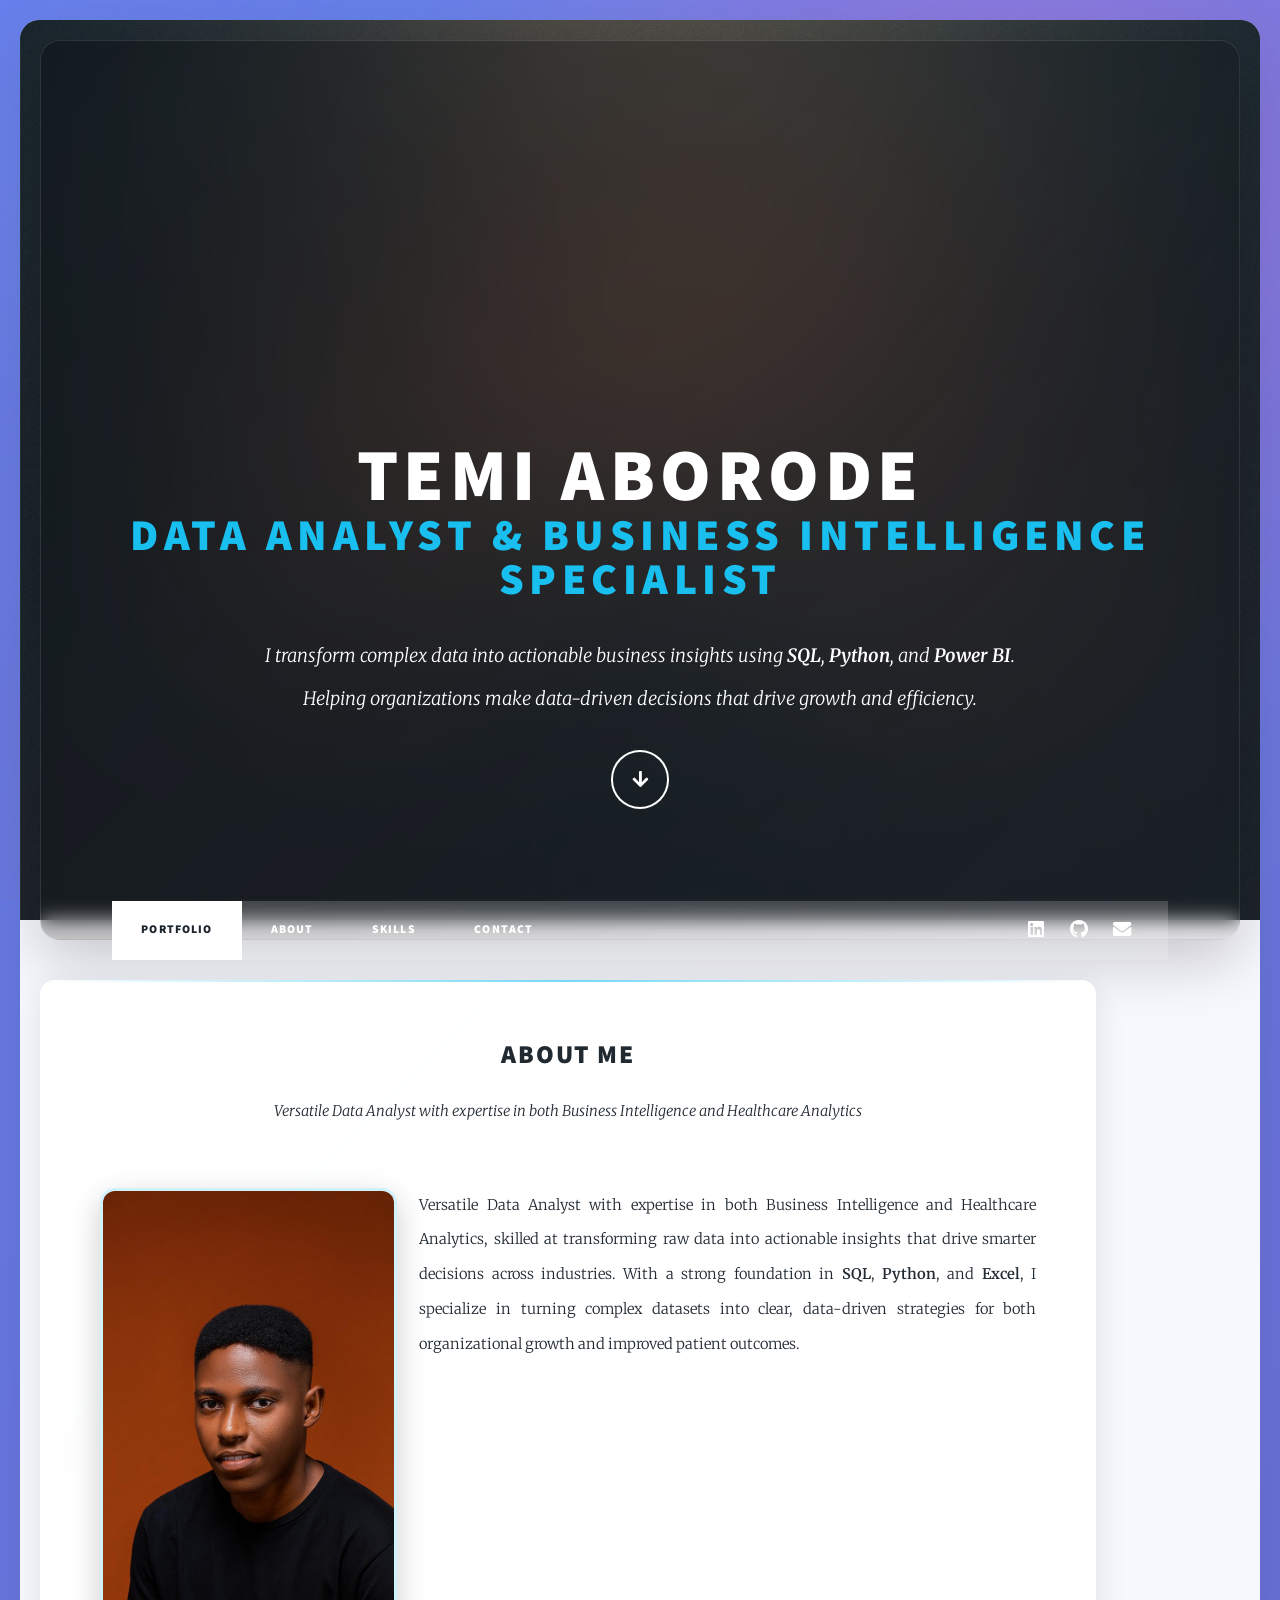
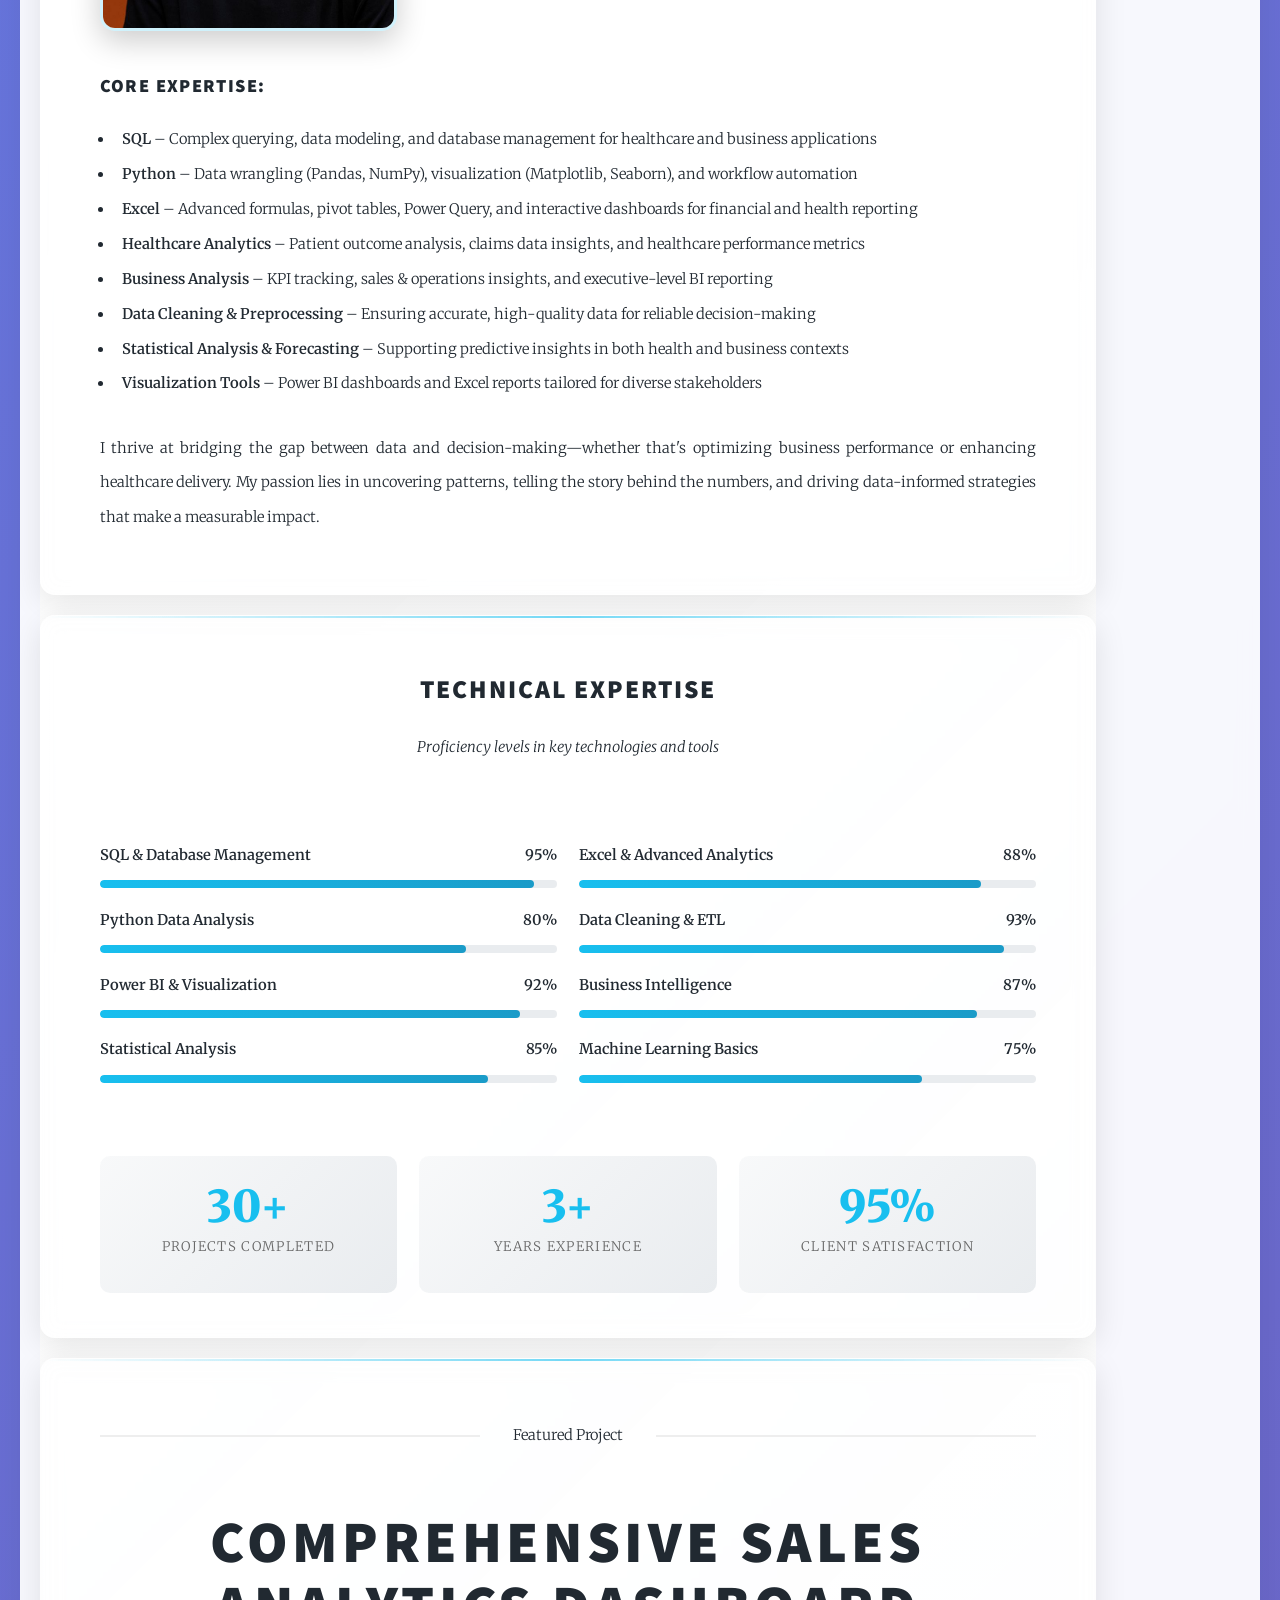
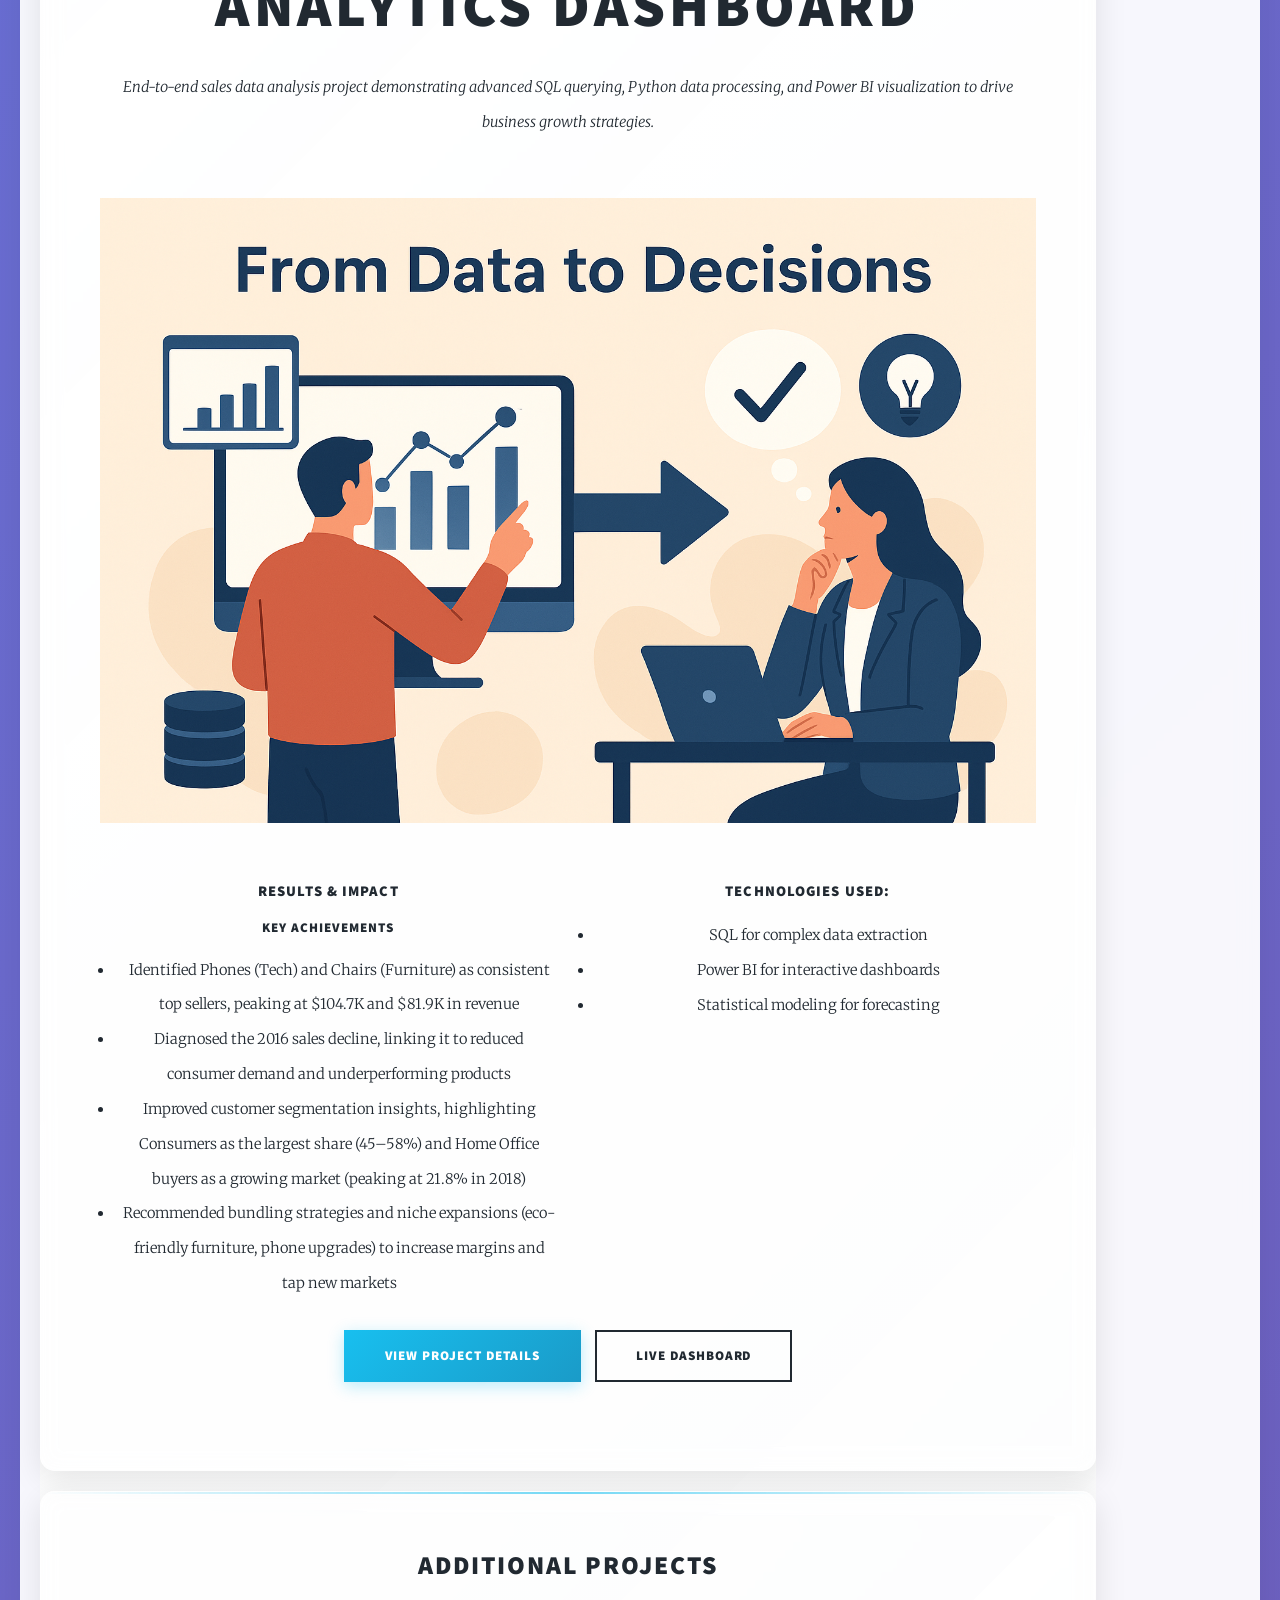
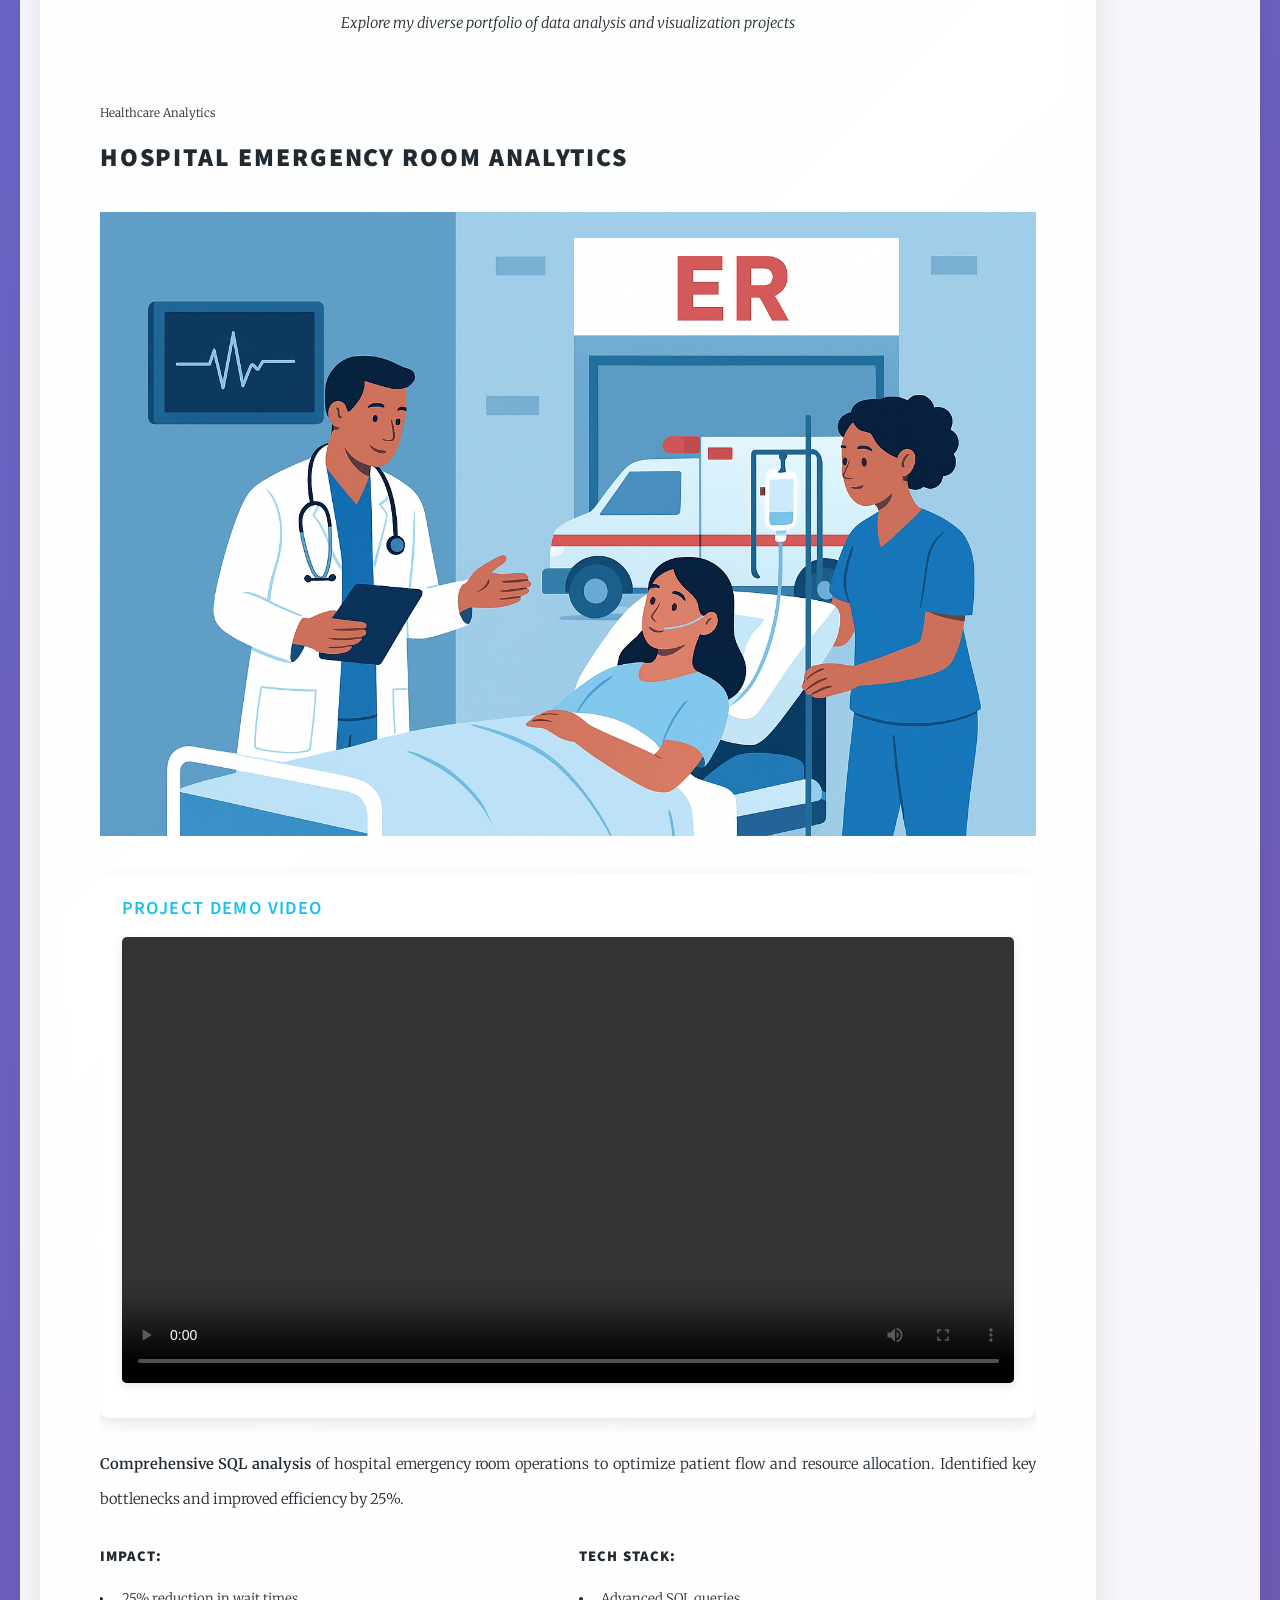
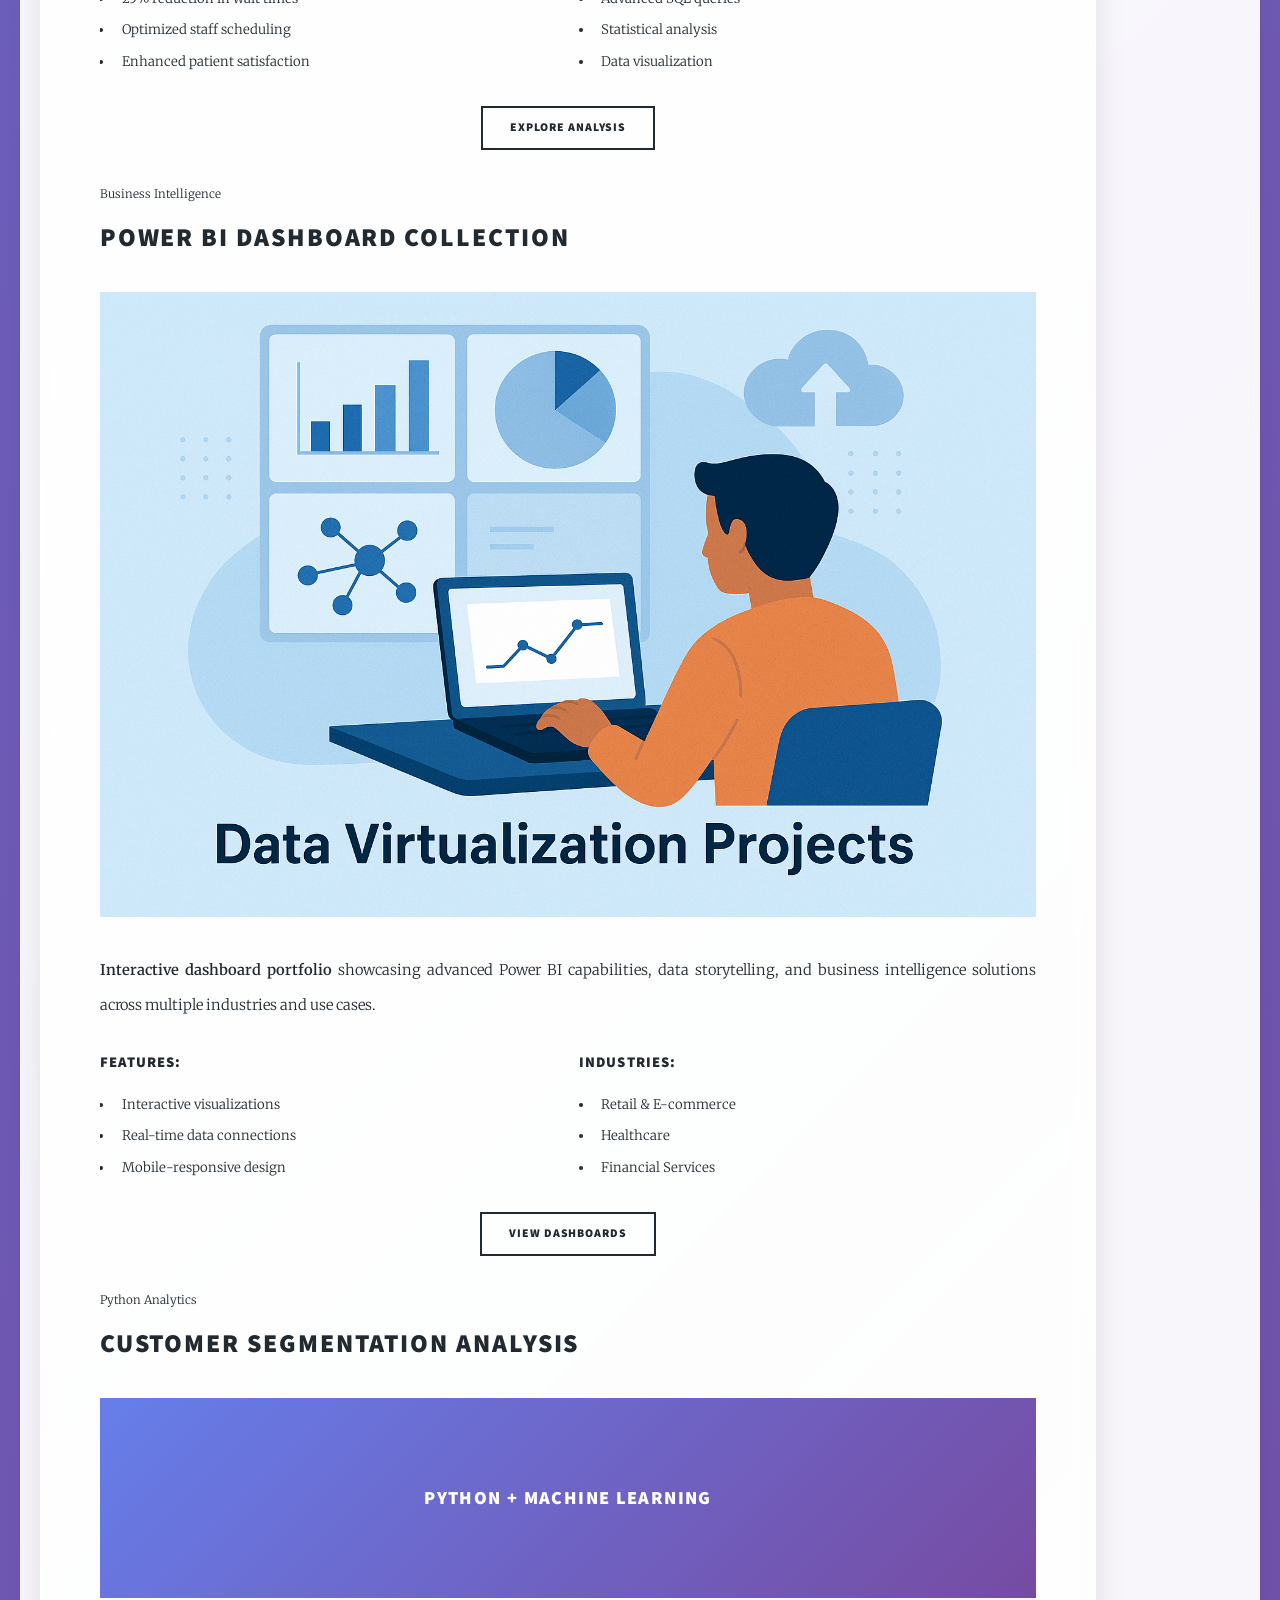
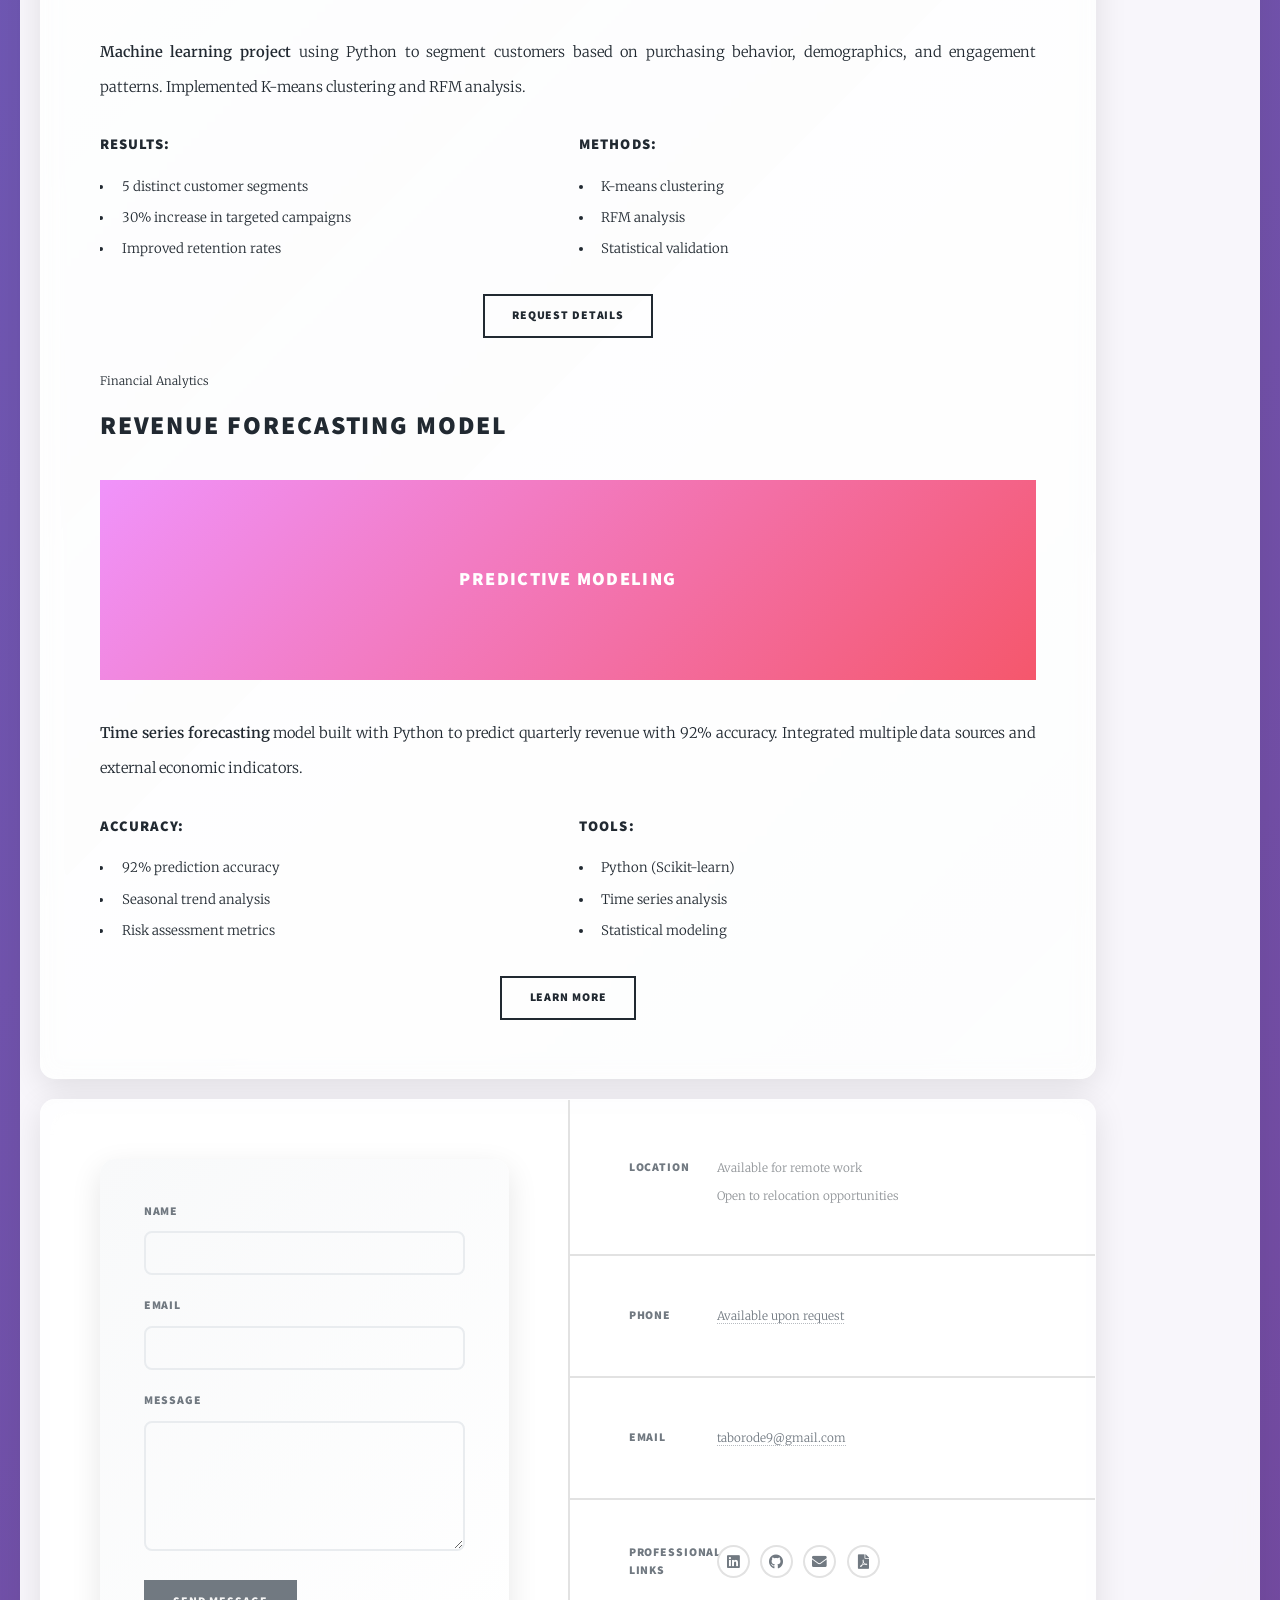
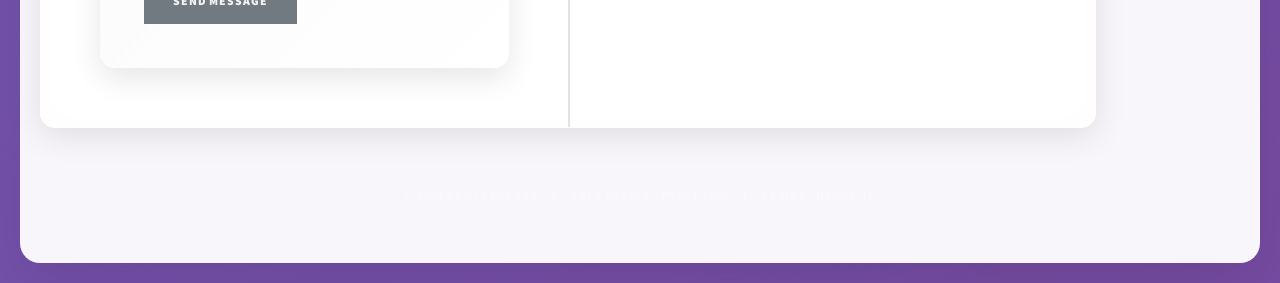
==== commit e51d5be3: "update" ====
--- a/index.html
+++ b/index.html
@@ -211,6 +211,7 @@
 								<p>End-to-end sales data analysis project demonstrating advanced SQL querying, Python data processing, and Power BI visualization to drive business growth strategies.</p>
 							</header>
 							<a href="https://github.com/Temitheanalyst1/data-analysis-sale-project/tree/main" class="image main"><img src="images/DATA.png" alt="Sales Analytics Dashboard" /></a>
+							
 							<div class="row">
 								<div class="col-6 col-12-medium">
 									<h4>Results & Impact</h4>
@@ -250,6 +251,16 @@
 										<h2><a href="https://github.com/Temitheanalyst1/Hopsital-main-ER-project">Hospital Emergency Room Analytics<br /></a></h2>
 									</header>
 									<a href="https://github.com/Temitheanalyst1/Hopsital-main-ER-project" class="image fit"><img src="images/ER.png" alt="Hospital ER Analytics Dashboard" /></a>
+									
+									<!-- Project Video -->
+									<div class="video-container">
+										<h3>Project Demo Video</h3>
+										<video width="100%" controls>
+											<source src="videos/portfolio website.mp4" type="video/mp4">
+											Your browser does not support the video tag.
+										</video>
+									</div>
+									
 									<p><strong>Comprehensive SQL analysis</strong> of hospital emergency room operations to optimize patient flow and resource allocation. Identified key bottlenecks and improved efficiency by 25%.</p>
 									<div class="row">
 										<div class="col-6 col-12-xsmall">
--- a/assets/css/custom.css
+++ b/assets/css/custom.css
@@ -94,6 +94,27 @@
     border-radius: 15px;
     margin: 20px;
     box-shadow: inset 0 1px 3px rgba(255, 255, 255, 0.5);
+}
+
+/* Video Container Styling */
+.video-container {
+    margin: 2rem 0;
+    padding: 1.5rem;
+    background: rgba(255, 255, 255, 0.8);
+    border-radius: 10px;
+    box-shadow: 0 5px 15px rgba(0, 0, 0, 0.1);
+}
+
+.video-container h3 {
+    margin-bottom: 1rem;
+    color: #18bfef;
+    font-weight: 600;
+}
+
+.video-container video {
+    width: 100%;
+    border-radius: 5px;
+    box-shadow: 0 3px 10px rgba(0, 0, 0, 0.1);
 }
 
 /* Section backgrounds with glassmorphism */
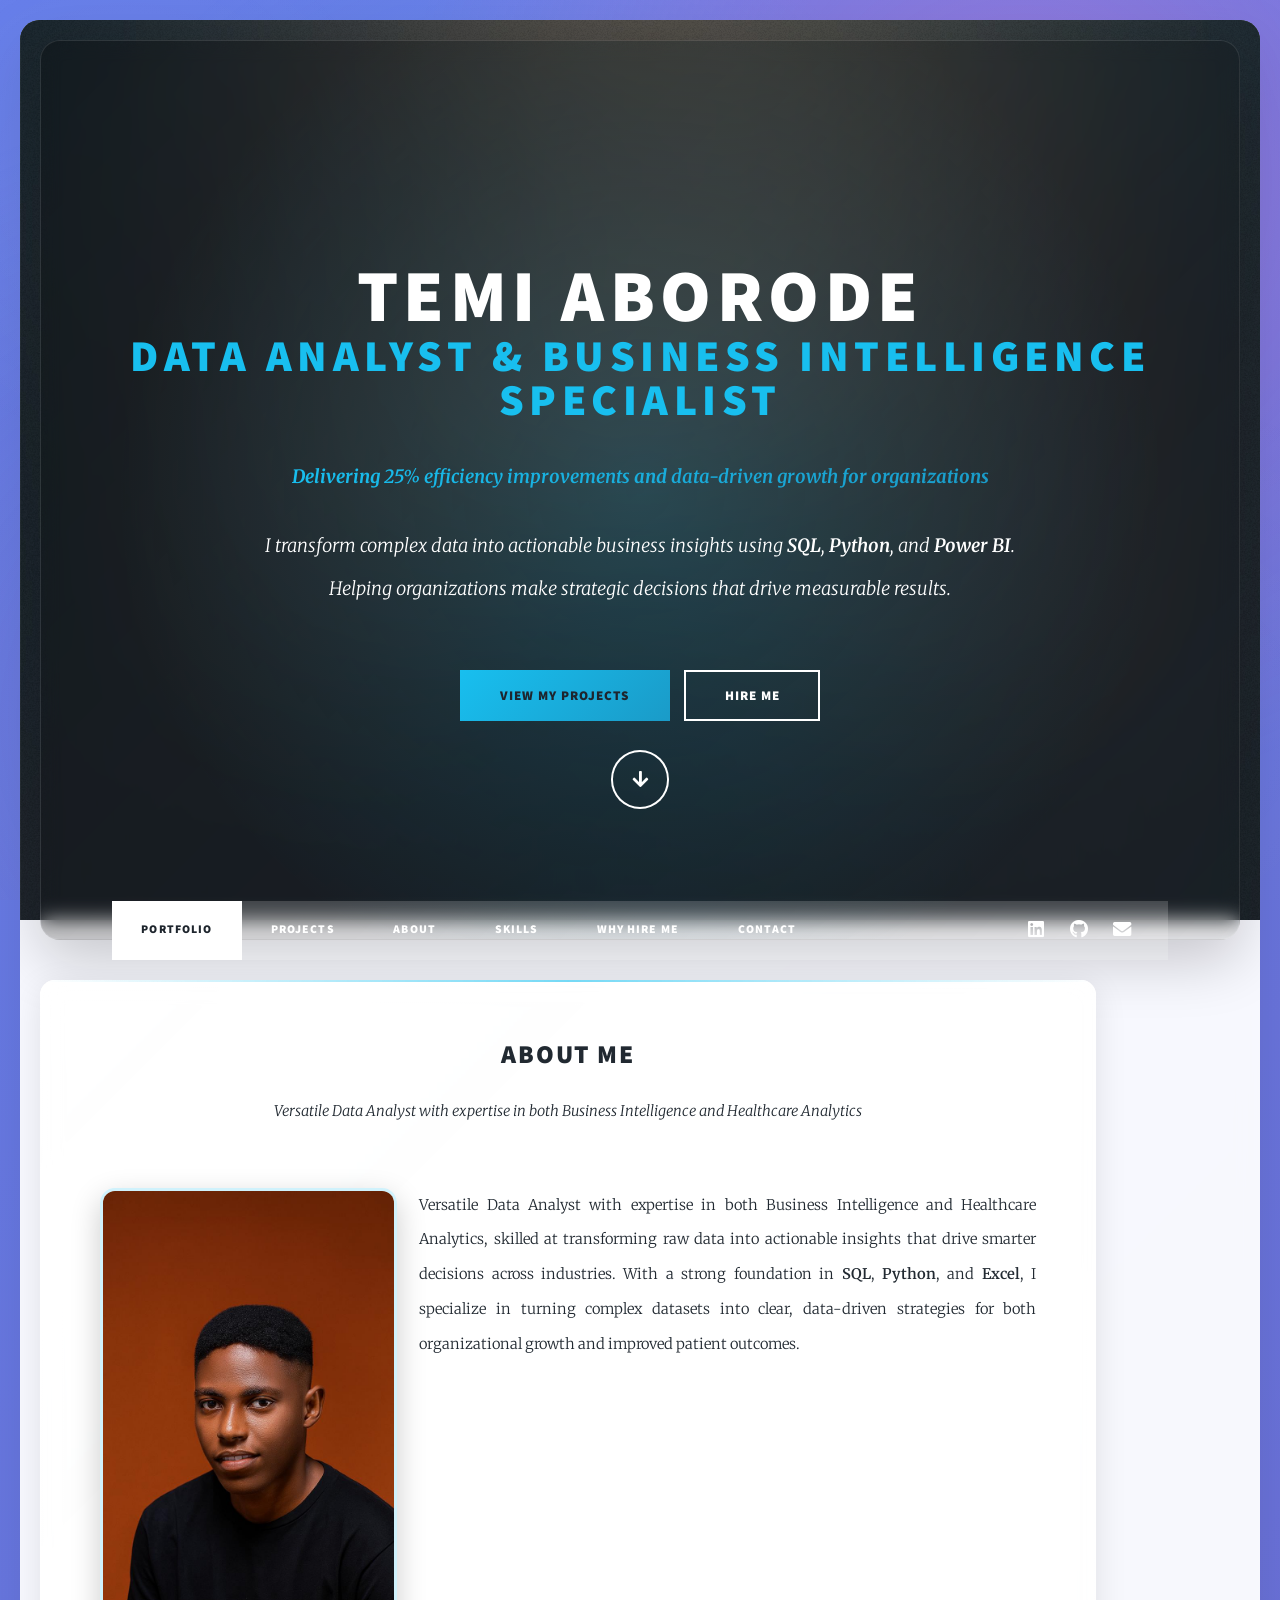
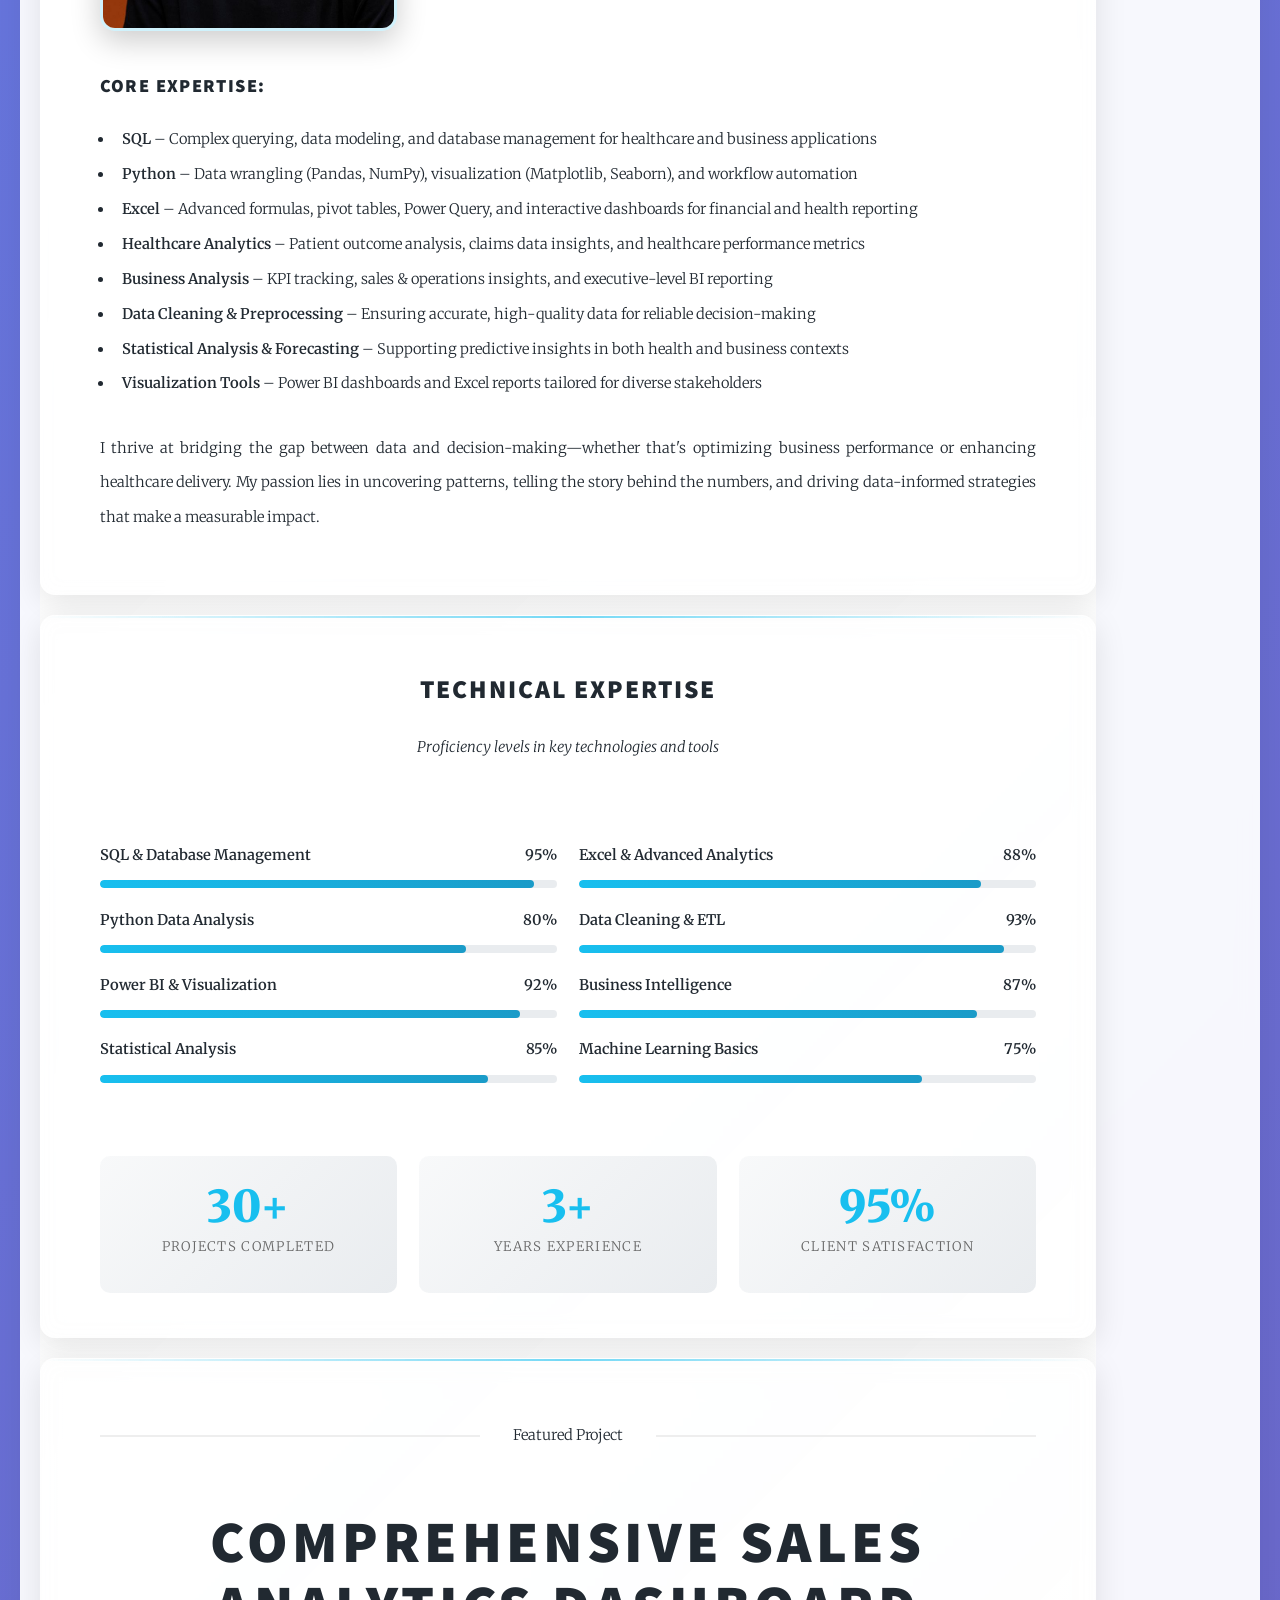
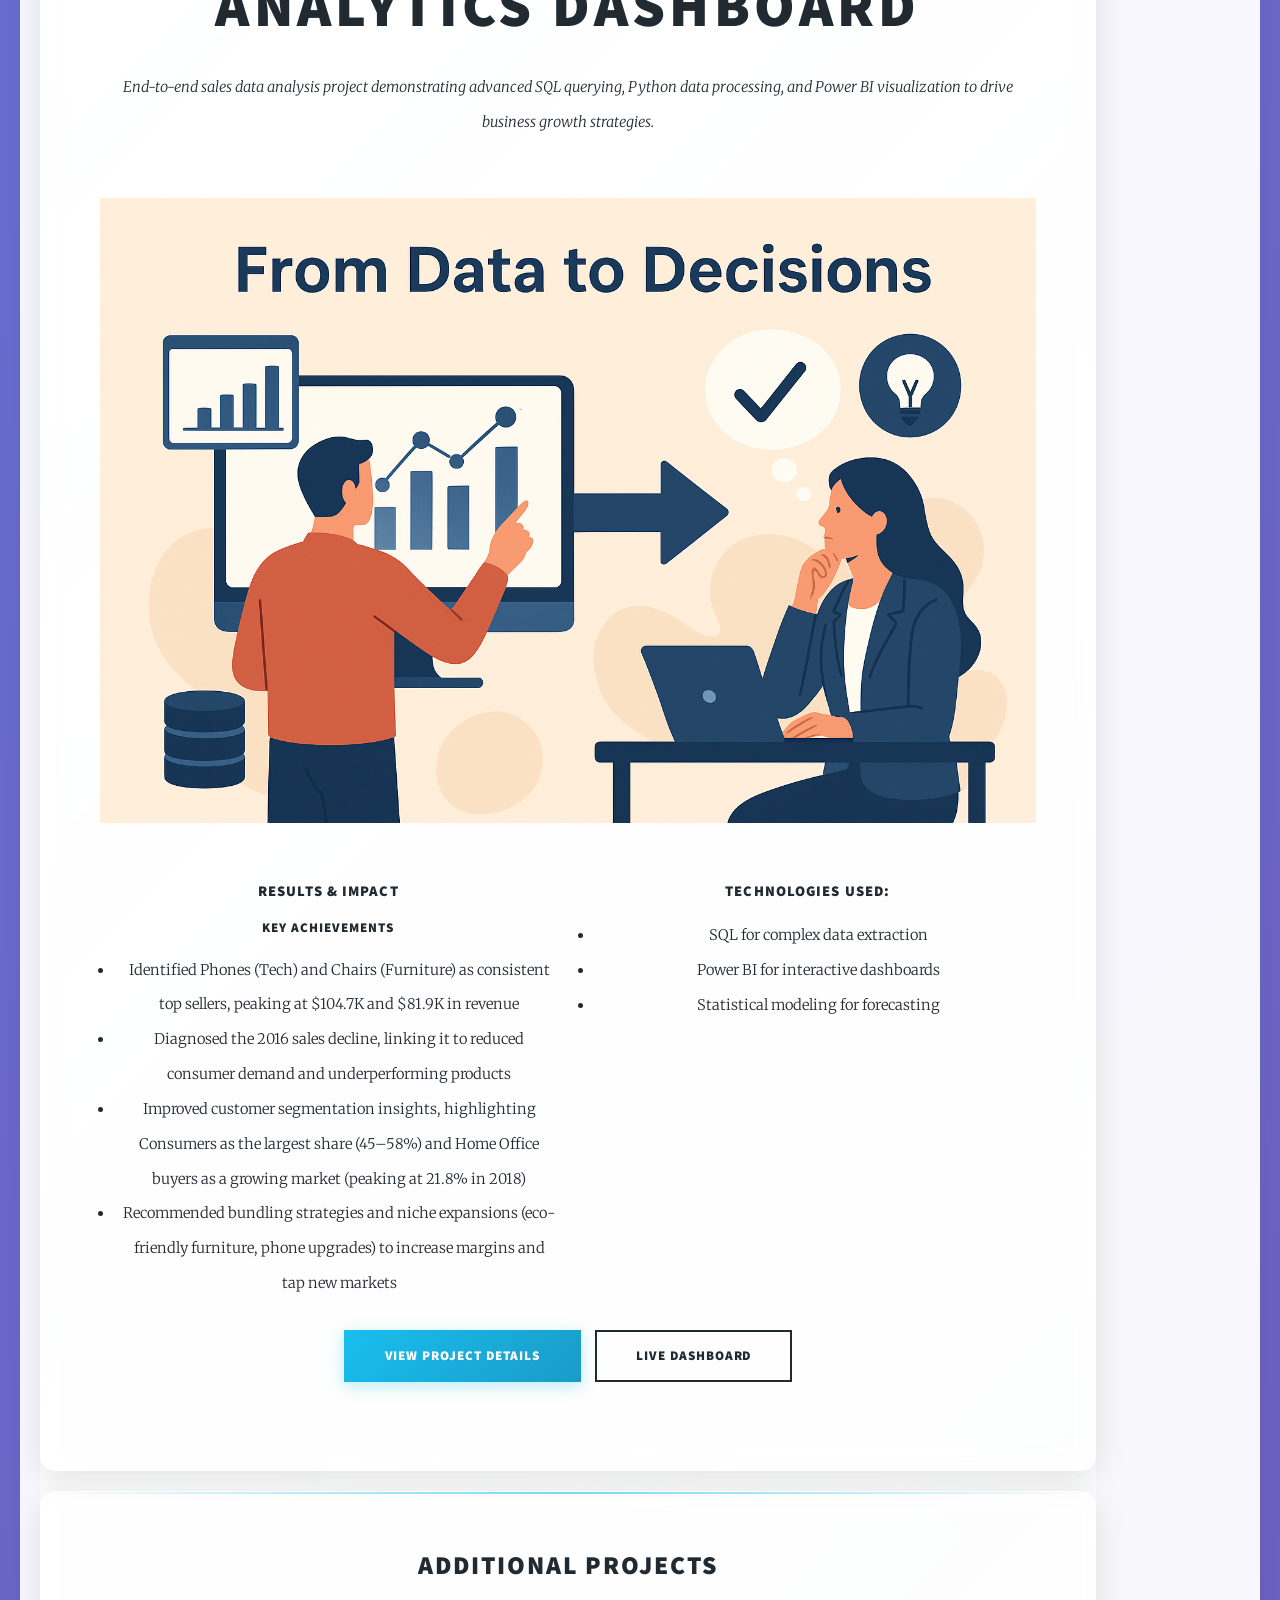
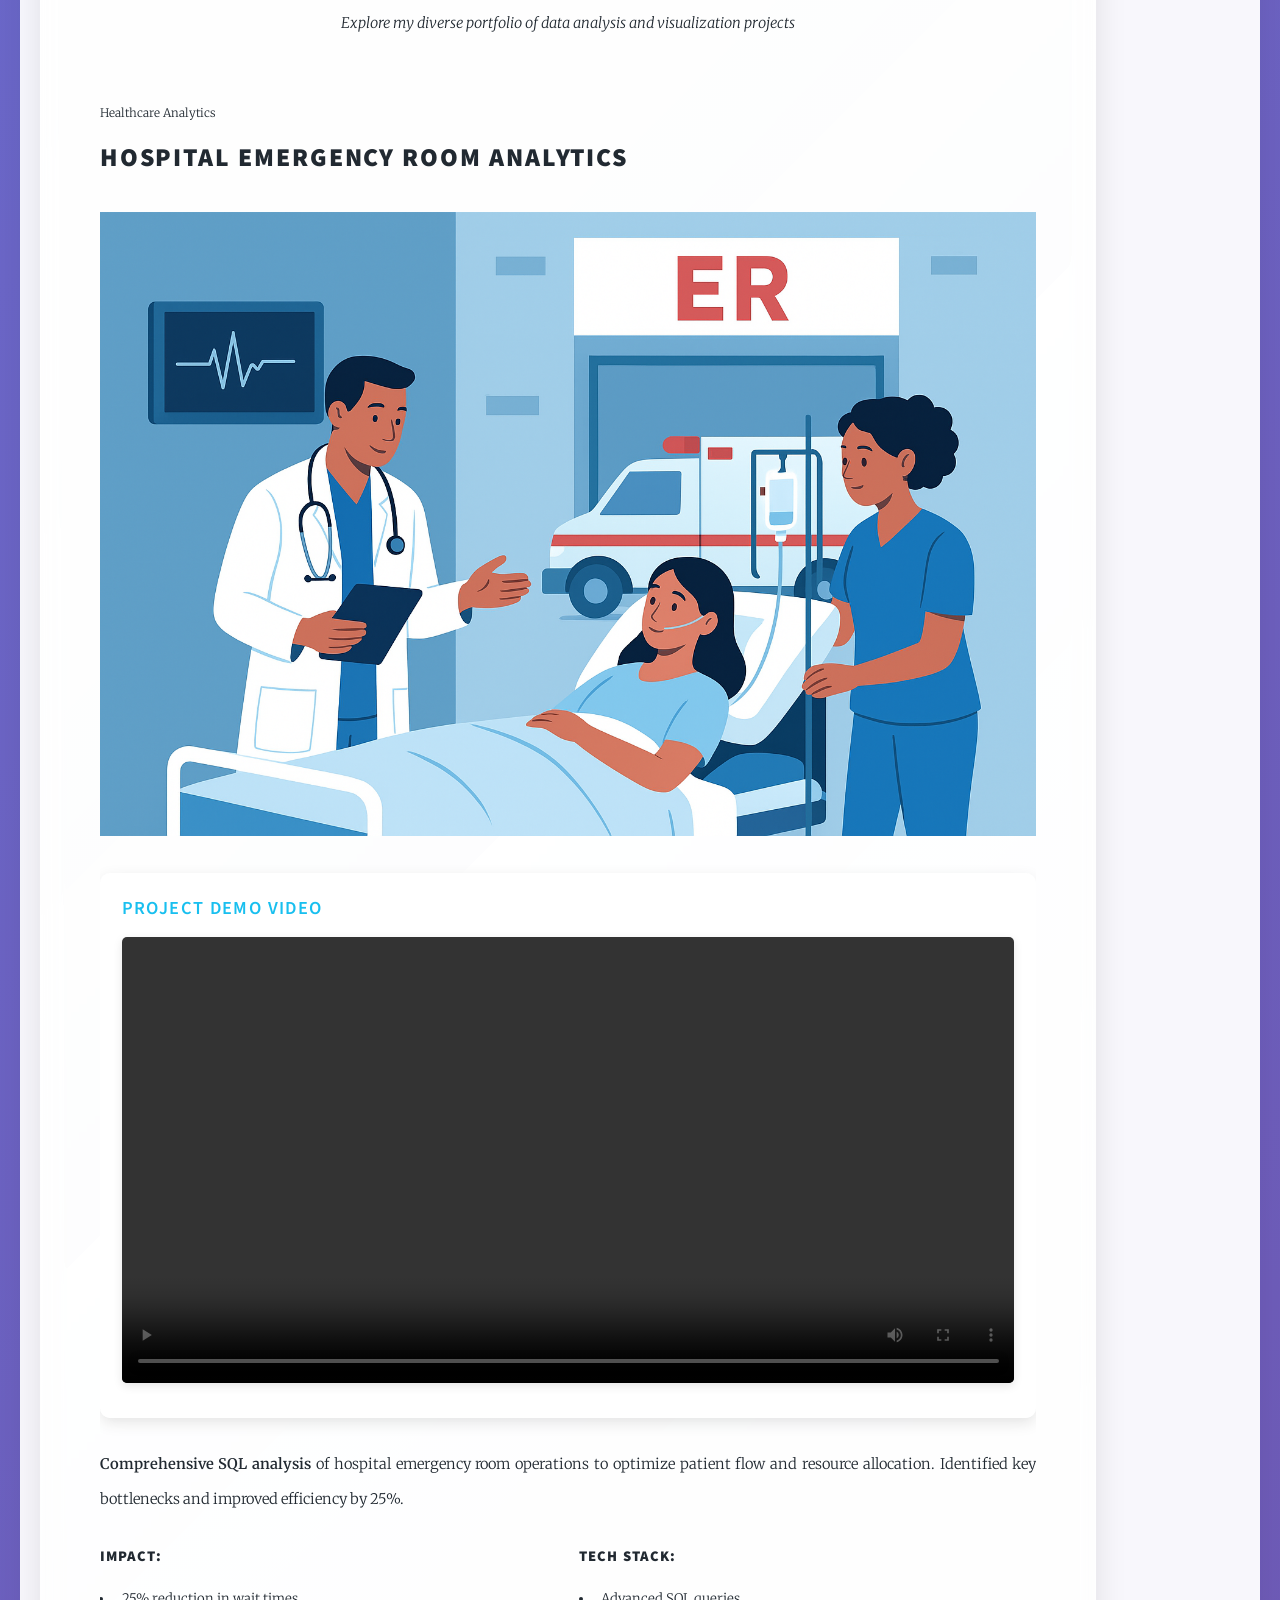
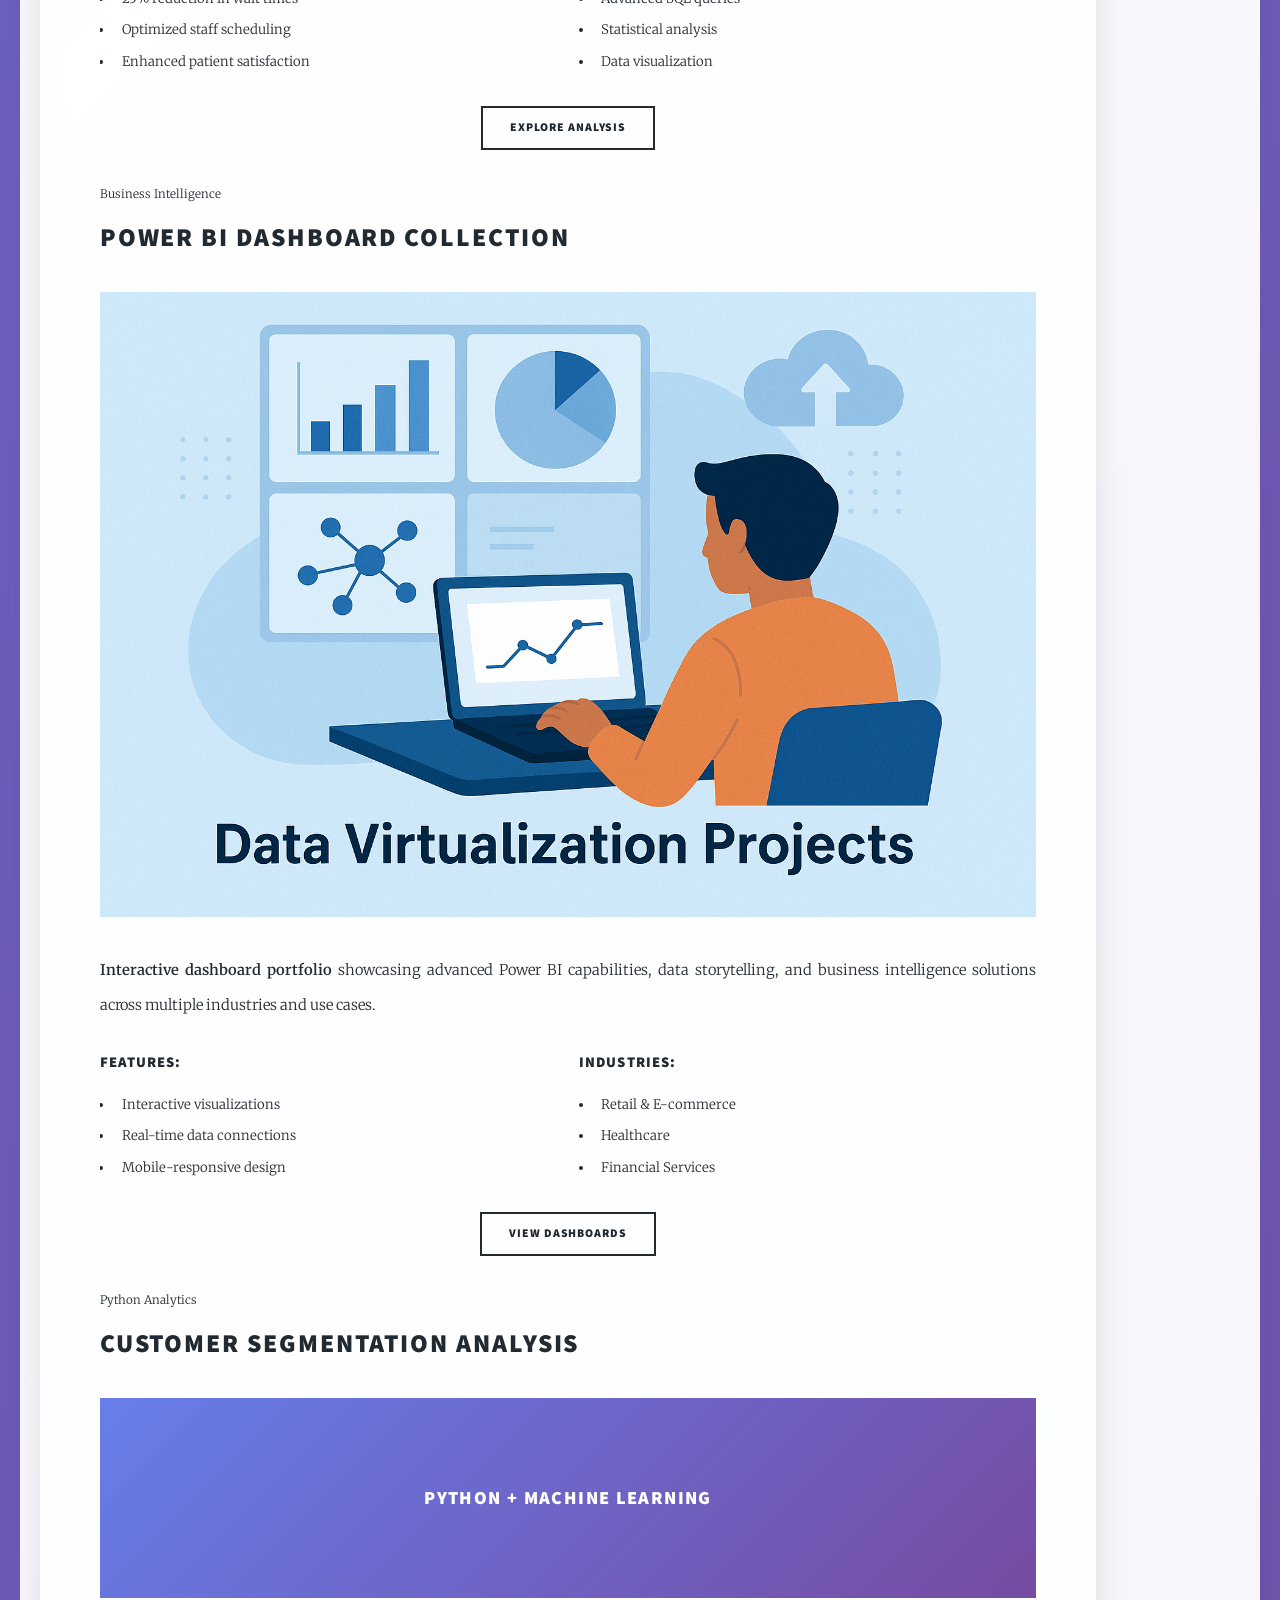
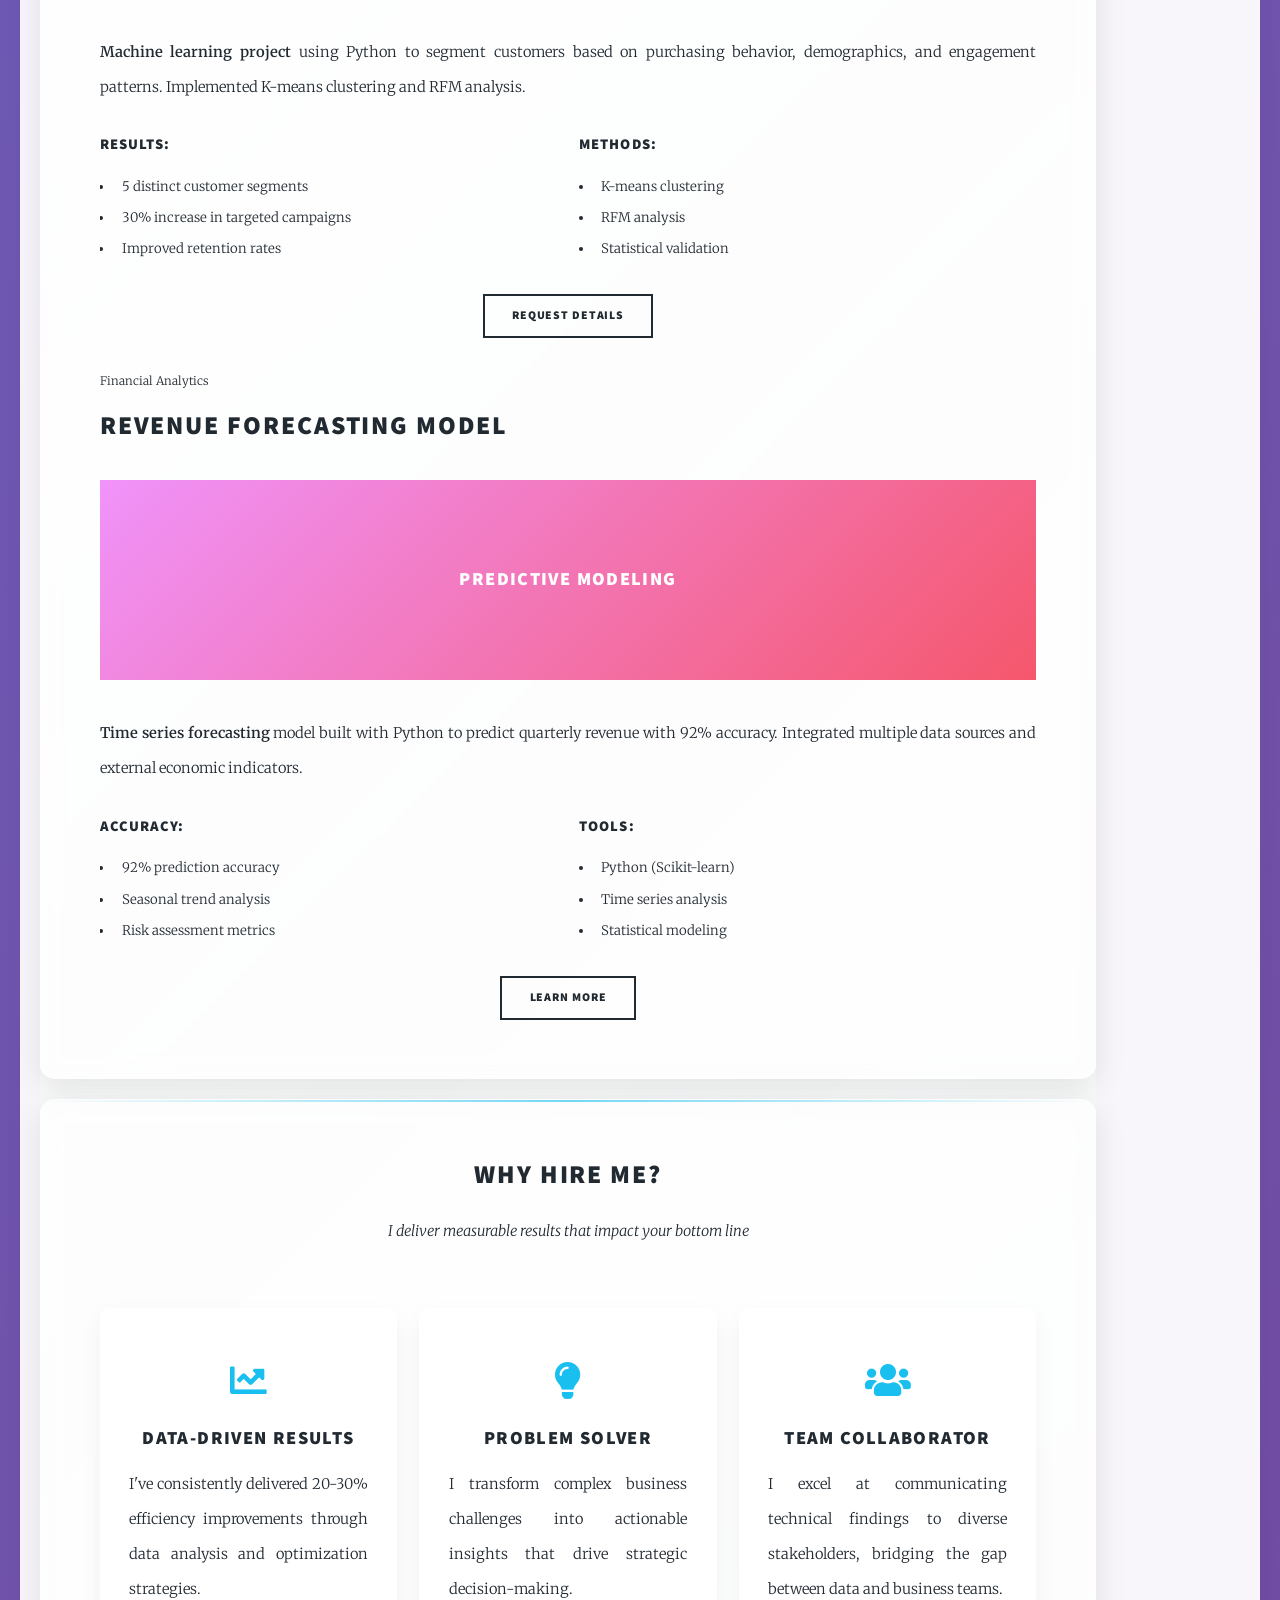
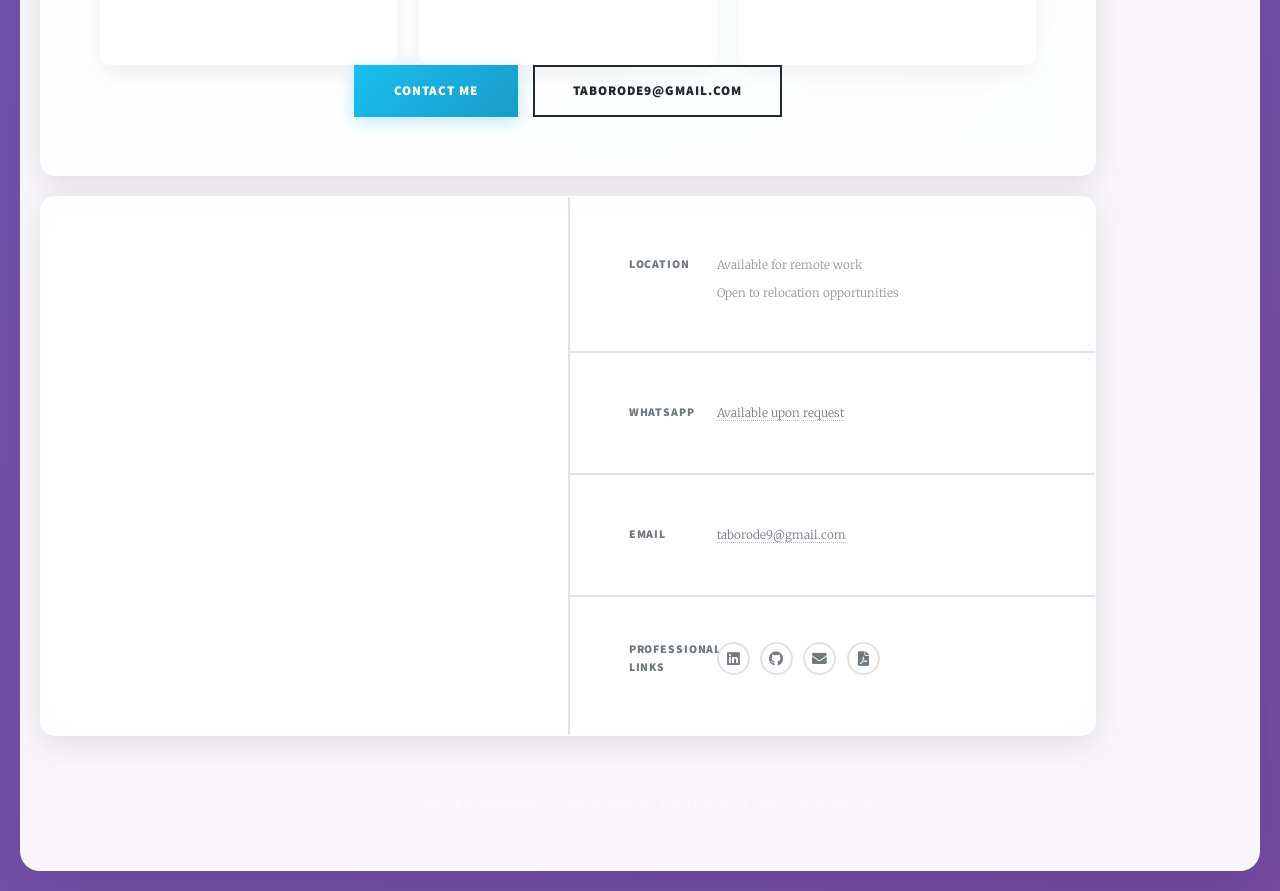
==== commit 4507855e: "update" ====
--- a/index.html
+++ b/index.html
@@ -23,8 +23,13 @@
 					<div id="intro">
 						<h1>Temi Aborode<br />
 						<span style="font-size: 0.6em; color: #18bfef;">Data Analyst & Business Intelligence Specialist</span></h1>
+						<p class="highlight-text">Delivering <strong>25% efficiency improvements</strong> and <strong>data-driven growth</strong> for organizations</p>
 						<p>I transform complex data into actionable business insights using <strong>SQL</strong>, <strong>Python</strong>, and <strong>Power BI</strong>.<br />
-						Helping organizations make data-driven decisions that drive growth and efficiency.</p>
+						Helping organizations make strategic decisions that drive measurable results.</p>
+						<div class="intro-buttons">
+							<a href="#projects" class="button primary large">View My Projects</a>
+							<a href="#contact" class="button large">Hire Me</a>
+						</div>
 						<ul class="actions">
 							<li><a href="#header" class="button icon solid solo fa-arrow-down scrolly">Explore My Work</a></li>
 						</ul>
@@ -39,15 +44,17 @@
 					<nav id="nav">
 						<ul class="links">
 							<li class="active"><a href="index.html">Portfolio</a></li>
+							<li><a href="#projects">Projects</a></li>
 							<li><a href="#about">About</a></li>
 							<li><a href="#skills">Skills</a></li>
+							<li><a href="#hire-me">Why Hire Me</a></li>
 							<li><a href="#contact">Contact</a></li>
 						</ul>
 						<ul class="icons">
 							<li><a href="https://www.linkedin.com/in/temitheanalyst" 
 								class="icon brands alt fa-linkedin"><span class="label">LinkedIn</span></a></li>
 							<li><a href="https://github.com/Temitheanalyst1" class="icon brands alt fa-github"><span class="label">GitHub</span></a></li>
-							<li><a href="mailto:taborode9@gmail.com" class="icon solid alt fa-envelope"><span class="label">Email</span></a></li>
+							<li><a href="#" onclick="copyToClipboard('taborode9@gmail.com'); return false;" class="icon solid alt fa-envelope" title="Click to copy email to clipboard"><span class="label">Email</span></a></li>
 						</ul>
 					</nav>
 
@@ -382,30 +389,47 @@
 						</section>
 
 						
+						<!-- Hire Me Section -->
+						<section id="hire-me" class="hire-me-section">
+							<header class="major">
+								<h2>Why Hire Me?</h2>
+								<p>I deliver measurable results that impact your bottom line</p>
+							</header>
+							
+							<div class="row">
+								<div class="col-4 col-12-medium">
+									<div class="hire-me-card">
+										<span class="icon solid fa-chart-line"></span>
+										<h3>Data-Driven Results</h3>
+										<p>I've consistently delivered 20-30% efficiency improvements through data analysis and optimization strategies.</p>
+									</div>
+								</div>
+								<div class="col-4 col-12-medium">
+									<div class="hire-me-card">
+										<span class="icon solid fa-lightbulb"></span>
+										<h3>Problem Solver</h3>
+										<p>I transform complex business challenges into actionable insights that drive strategic decision-making.</p>
+									</div>
+								</div>
+								<div class="col-4 col-12-medium">
+									<div class="hire-me-card">
+										<span class="icon solid fa-users"></span>
+										<h3>Team Collaborator</h3>
+										<p>I excel at communicating technical findings to diverse stakeholders, bridging the gap between data and business teams.</p>
+									</div>
+								</div>
+							</div>
+							
+							<ul class="actions special">
+								<li><a href="#contact" class="button primary large">Contact Me</a></li>
+								<li><a href="#" onclick="copyToClipboard('taborode9@gmail.com'); return false;" class="button large" title="Click to copy email to clipboard">taborode9@gmail.com</a></li>
+							</ul>
+						</section>
 					</div>
 
 				<!-- Footer -->
 					<footer id="footer">
 						<section id="contact">
-							<form method="post" action="#" name="contact-form">
-								<div class="fields">
-									<div class="field">
-										<label for="name">Name</label>
-										<input type="text" name="name" id="name" required />
-									</div>
-									<div class="field">
-										<label for="email">Email</label>
-										<input type="email" name="email" id="email" required />
-									</div>
-									<div class="field">
-										<label for="message">Message</label>
-										<textarea name="message" id="message" rows="3" required></textarea>
-									</div>
-								</div>
-								<ul class="actions">
-									<li><input type="submit" value="Send Message" class="primary" /></li>
-								</ul>
-							</form>
 						</section>
 						<section class="split contact">
 							<section class="alt">
@@ -414,12 +438,12 @@
 								Open to relocation opportunities</p>
 							</section>
 							<section>
-								<h3>Phone</h3>
-								<p><a href="tel:+1234567890">Available upon request</a></p>
+								<h3>WhatsApp</h3>
+								<p><a href="https://wa.link/6zpnqv">Available upon request</a></p>
 							</section>
 							<section>
 								<h3>Email</h3>
-								<p><a href="mailto:taborode9@gmail.com">taborode9@gmail.com</a></p>
+								<p><a href="#" onclick="copyToClipboard('taborode9@gmail.com'); return false;" title="Click to copy to clipboard">taborode9@gmail.com</a></p>
 							</section>
 							<section>
 								<h3>Professional Links</h3>
@@ -427,7 +451,7 @@
 									<li><a href="https://www.linkedin.com/in/temitheanalyst" 
 										class="icon brands alt fa-linkedin"><span class="label">LinkedIn</span></a></li>
 									<li><a href="https://github.com/Temitheanalyst1" class="icon brands alt fa-github"><span class="label">GitHub</span></a></li>
-									<li><a href="mailto:taborode9@gmail.com" class="icon solid alt fa-envelope"><span class="label">Email</span></a></li>
+									<li><a href="#" onclick="copyToClipboard('taborode9@gmail.com'); return false;" class="icon solid alt fa-envelope" title="Click to copy email to clipboard"><span class="label">Email</span></a></li>
 									<li><a href="#" class="icon solid alt fa-file-pdf" onclick="downloadResume()"><span class="label">Resume</span></a></li>
 								</ul>
 							</section>
@@ -459,28 +483,32 @@
 			<script>
 				// Resume download functionality
 				function downloadResume() {
-					const resumeText = `
-Hi! Thank you for your interest in my resume. 
-
-I'd be happy to share my detailed CV with you. Please contact me directly at:
-📧 taborode9@gmail.com
-💼 LinkedIn: https://www.linkedin.com/in/temitheanalyst
-
-I typically respond within 24 hours and can provide:
-• Detailed resume in PDF format
-• Portfolio case studies
-• References upon request
-• Salary expectations and availability
-
-Looking forward to connecting with you!
-
-Best regards,
-Temi Aborode
-Data Analyst & BI Specialist`;
-					
-					alert(resumeText);
-				}
-				
+  const modal = document.createElement('div');
+  modal.classList.add('custom-modal');
+  modal.innerHTML = `
+    <div class="custom-modal-content">
+      <span class="custom-modal-close" onclick="this.parentElement.parentElement.remove()">&times;</span>
+      <h3>Temi Aborode – Data Analyst</h3>
+      <p>I'd be happy to share my detailed CV with you. Please contact me directly at:</p>
+      <p>
+        📧 <span onclick="copyToClipboard('taborode9@gmail.com')" 
+           style="cursor:pointer; text-decoration:underline; color:#007acc;" 
+           title="Click to copy email to clipboard">taborode9@gmail.com</span><br>
+        💼 <a href="https://www.linkedin.com/in/temitheanalyst" target="_blank">LinkedIn Profile</a>
+      </p>
+      <p>I typically respond within 24 hours and can provide:</p>
+      <ul>
+        <li>Detailed resume (PDF format)</li>
+        <li>Portfolio case studies</li>
+        <li>References upon request</li>
+        <li>Salary expectations and availability</li>
+      </ul>
+      <p>Looking forward to connecting with you!<br><strong>Temi Aborode</strong></p>
+    </div>
+  `;
+  document.body.appendChild(modal);
+}
+	
 				// Contact form enhancement
 				document.addEventListener('DOMContentLoaded', function() {
 					const form = document.querySelector('form[name="contact-form"]');
@@ -506,7 +534,7 @@
 							
 							// Show success message
 							setTimeout(() => {
-								alert('Thank you for your message! Your email client should open now. If not, please email me directly at taborode9@gmail.com');
+								alert('Thank you for your message! Your email client should open now. If not, you can click on any email link on this page to copy taborode9@gmail.com to your clipboard.');
 							}, 500);
 						});
 					}
@@ -611,6 +639,15 @@
 						fabButton.style.visibility = 'hidden';
 					}
 				});
+
+				// Function to copy text to clipboard
+				function copyToClipboard(text) {
+					navigator.clipboard.writeText(text).then(function() {
+						alert('Email copied to clipboard: ' + text);
+					}, function(err) {
+						console.error('Could not copy text: ', err);
+					});
+				}
 			</script>
 
 	</body>
--- a/assets/css/custom.css
+++ b/assets/css/custom.css
@@ -33,6 +33,65 @@
     100% {
         background-position: 0% 50%;
     }
+}
+
+/* Enhanced Intro Section */
+#intro {
+    position: relative;
+    z-index: 1;
+}
+
+#intro:before {
+    content: '';
+    position: absolute;
+    top: 0;
+    left: 0;
+    width: 100%;
+    height: 100%;
+    background: radial-gradient(circle at center, rgba(24, 191, 239, 0.2) 0%, rgba(0, 0, 0, 0) 70%);
+    z-index: -1;
+}
+
+.intro-buttons {
+    display: flex;
+    justify-content: center;
+    gap: 1rem;
+    margin: 2rem 0;
+}
+
+/* Hire Me Section */
+.hire-me-section {
+    background: linear-gradient(135deg, rgba(255,255,255,0.9) 0%, rgba(240,240,240,0.9) 100%);
+    padding: 3rem;
+    border-radius: 15px;
+    box-shadow: 0 15px 35px rgba(0, 0, 0, 0.1);
+    margin: 3rem 0;
+}
+
+.hire-me-card {
+    background: white;
+    padding: 2rem;
+    border-radius: 10px;
+    box-shadow: 0 10px 25px rgba(0, 0, 0, 0.05);
+    height: 100%;
+    transition: transform 0.3s ease, box-shadow 0.3s ease;
+    text-align: center;
+}
+
+.hire-me-card:hover {
+    transform: translateY(-10px);
+    box-shadow: 0 15px 35px rgba(0, 0, 0, 0.1);
+}
+
+.hire-me-card .icon {
+    font-size: 2.5rem;
+    color: #18bfef;
+    margin-bottom: 1.5rem;
+}
+
+.hire-me-card h3 {
+    margin-bottom: 1rem;
+    color: #212931;
 }
 
 /* Floating geometric shapes */
@@ -577,3 +636,42 @@
         break-inside: avoid;
     }
 }
+
+
+/* === Resume Popup Modal === */
+.custom-modal {
+  position: fixed;
+  top: 0;
+  left: 0;
+  width: 100%;
+  height: 100%;
+  background: rgba(0,0,0,0.7);
+  display: flex;
+  justify-content: center;
+  align-items: center;
+  z-index: 10000;
+}
+
+.custom-modal-content {
+  background: #fff;
+  padding: 2rem;
+  border-radius: 12px;
+  width: 90%;
+  max-width: 500px;
+  color: #333;
+  box-shadow: 0 10px 30px rgba(0,0,0,0.3);
+  animation: fadeInUp 0.3s ease;
+}
+
+.custom-modal-close {
+  float: right;
+  font-size: 1.5rem;
+  cursor: pointer;
+  color: #555;
+}
+
+@keyframes fadeInUp {
+  from { opacity: 0; transform: translateY(20px); }
+  to { opacity: 1; transform: translateY(0); }
+}
+
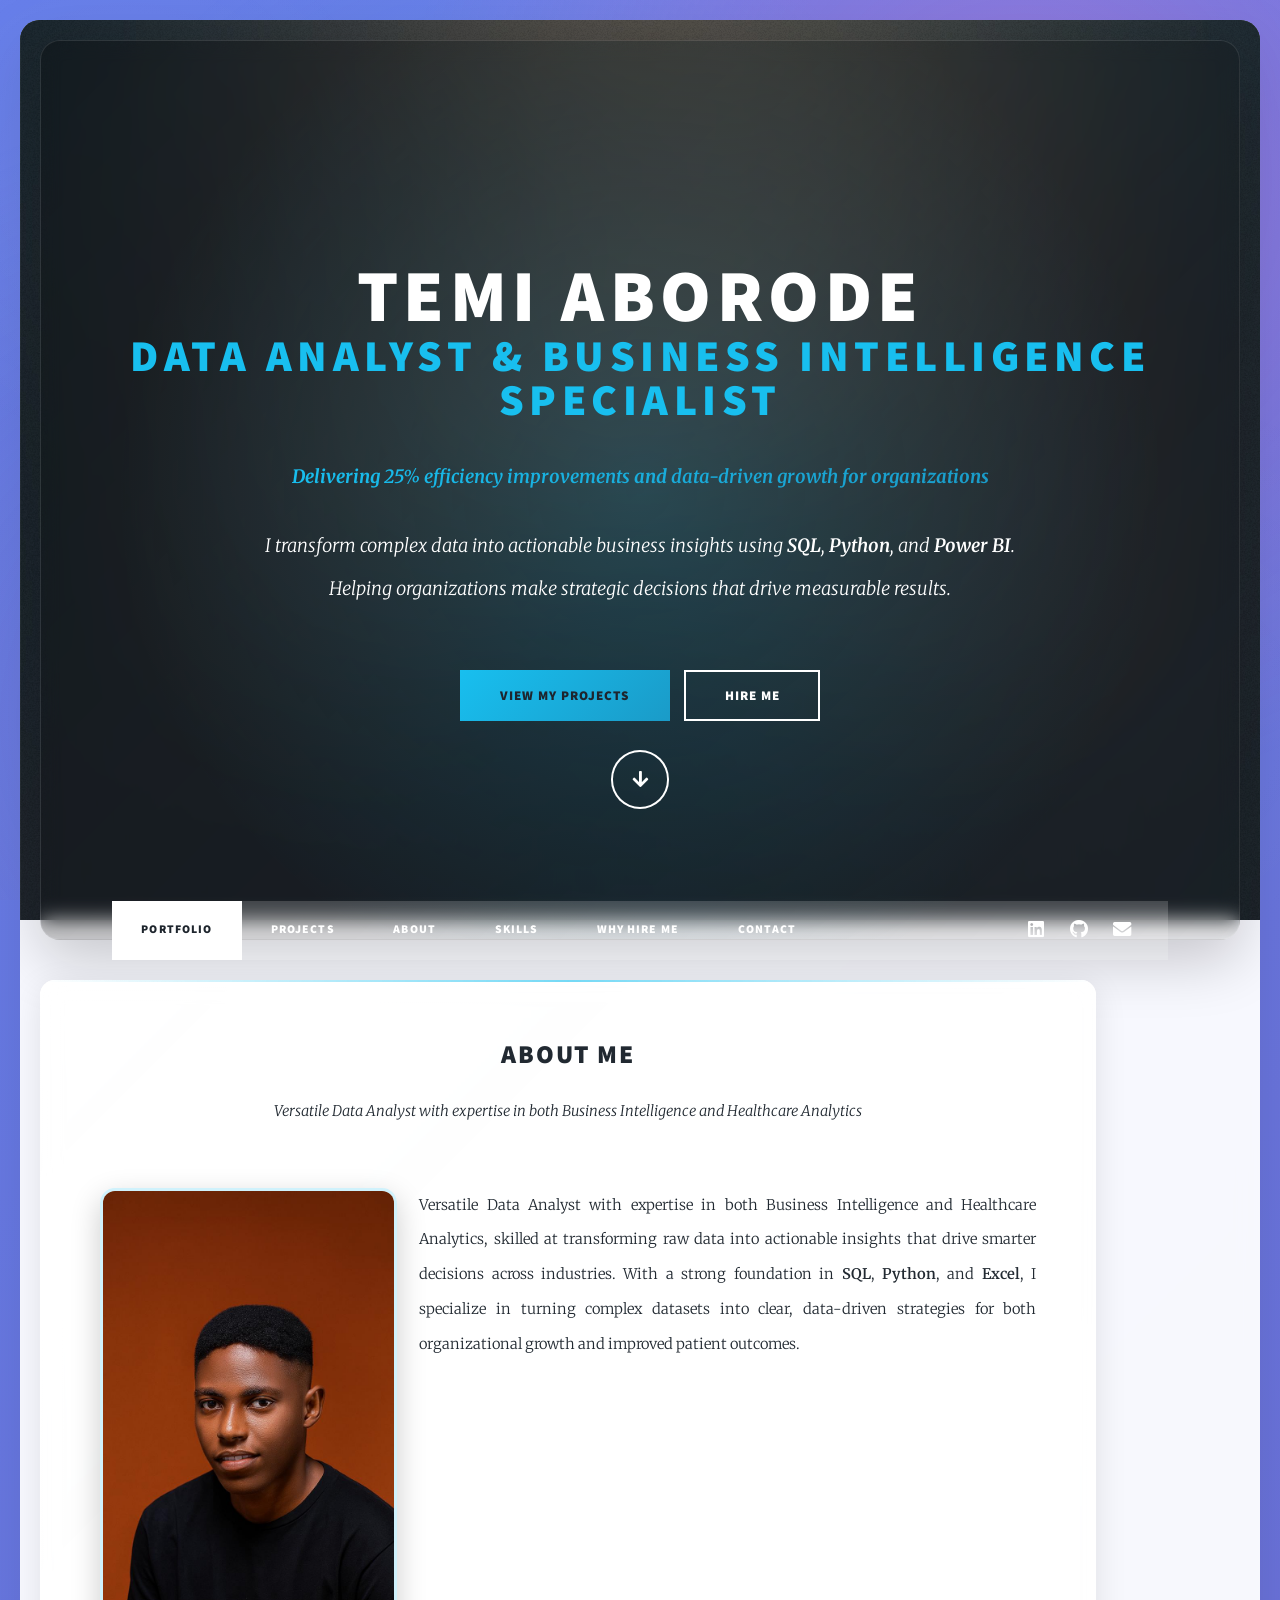
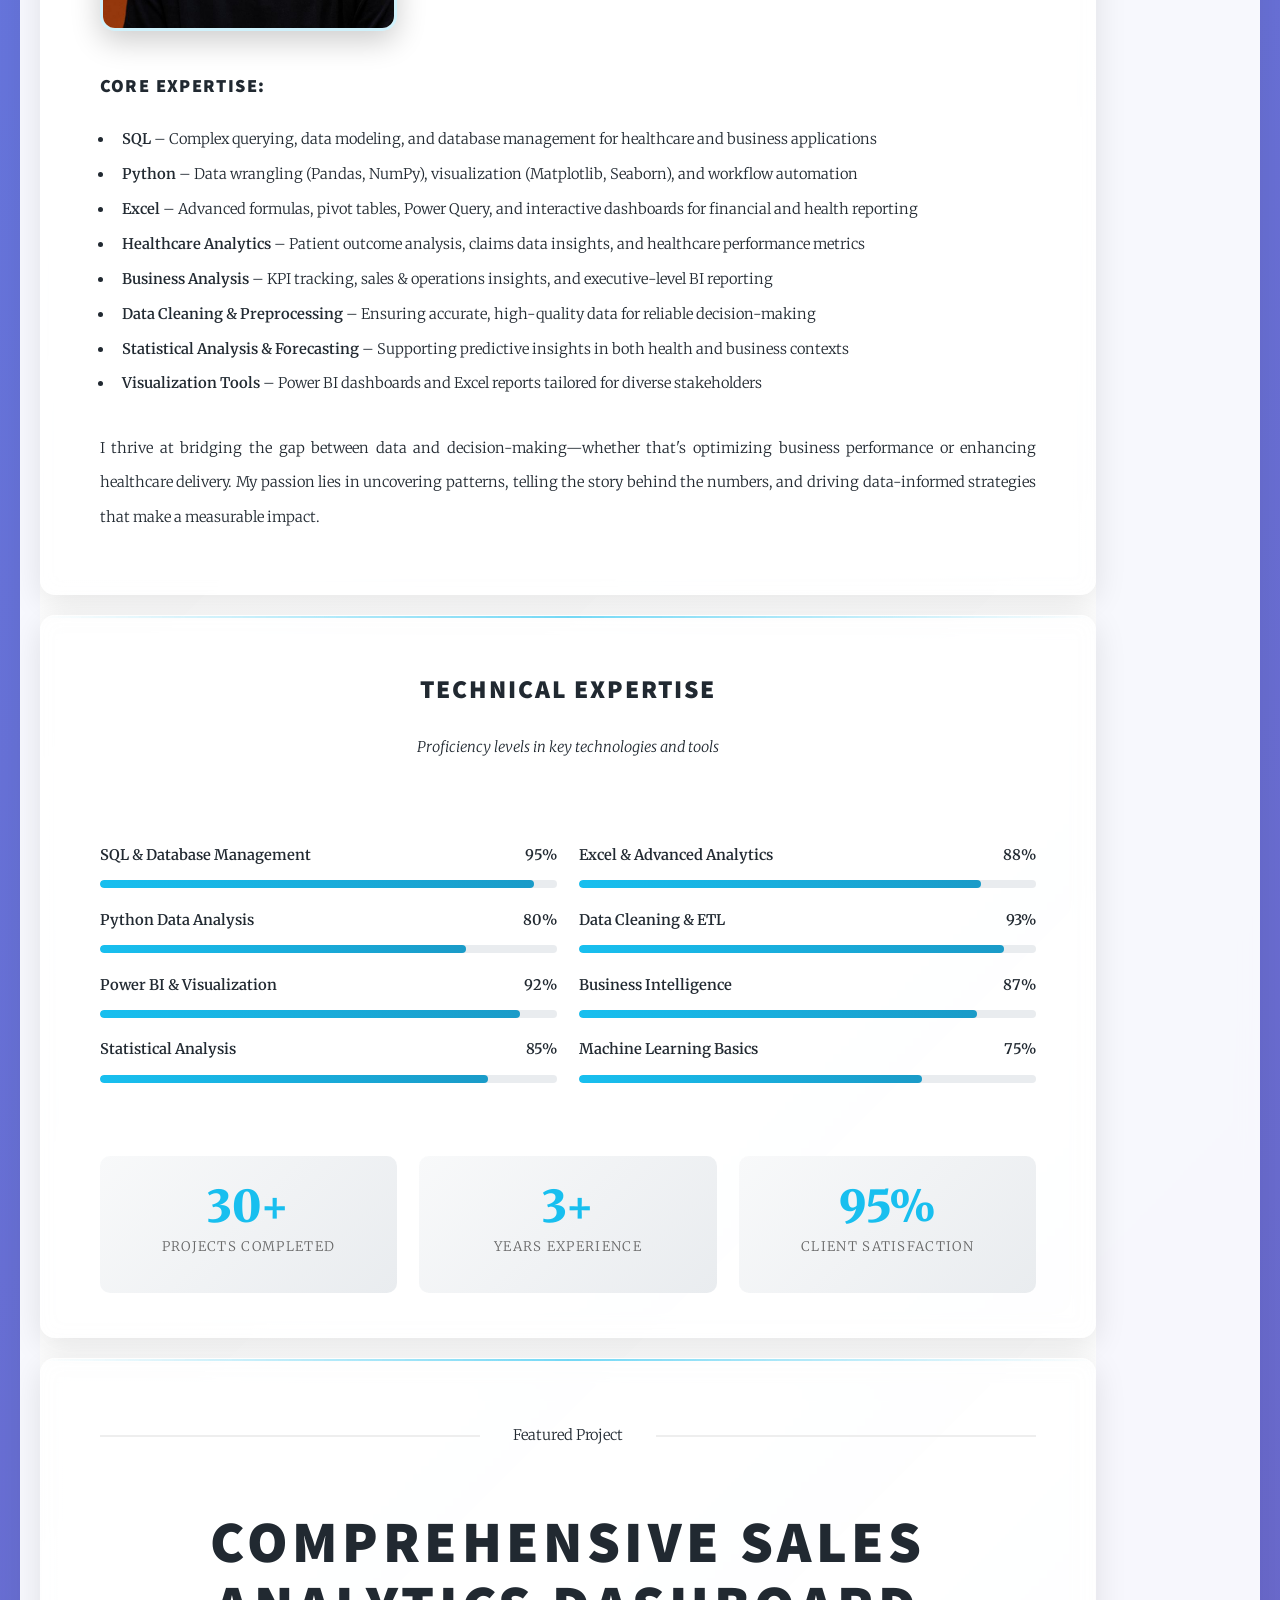
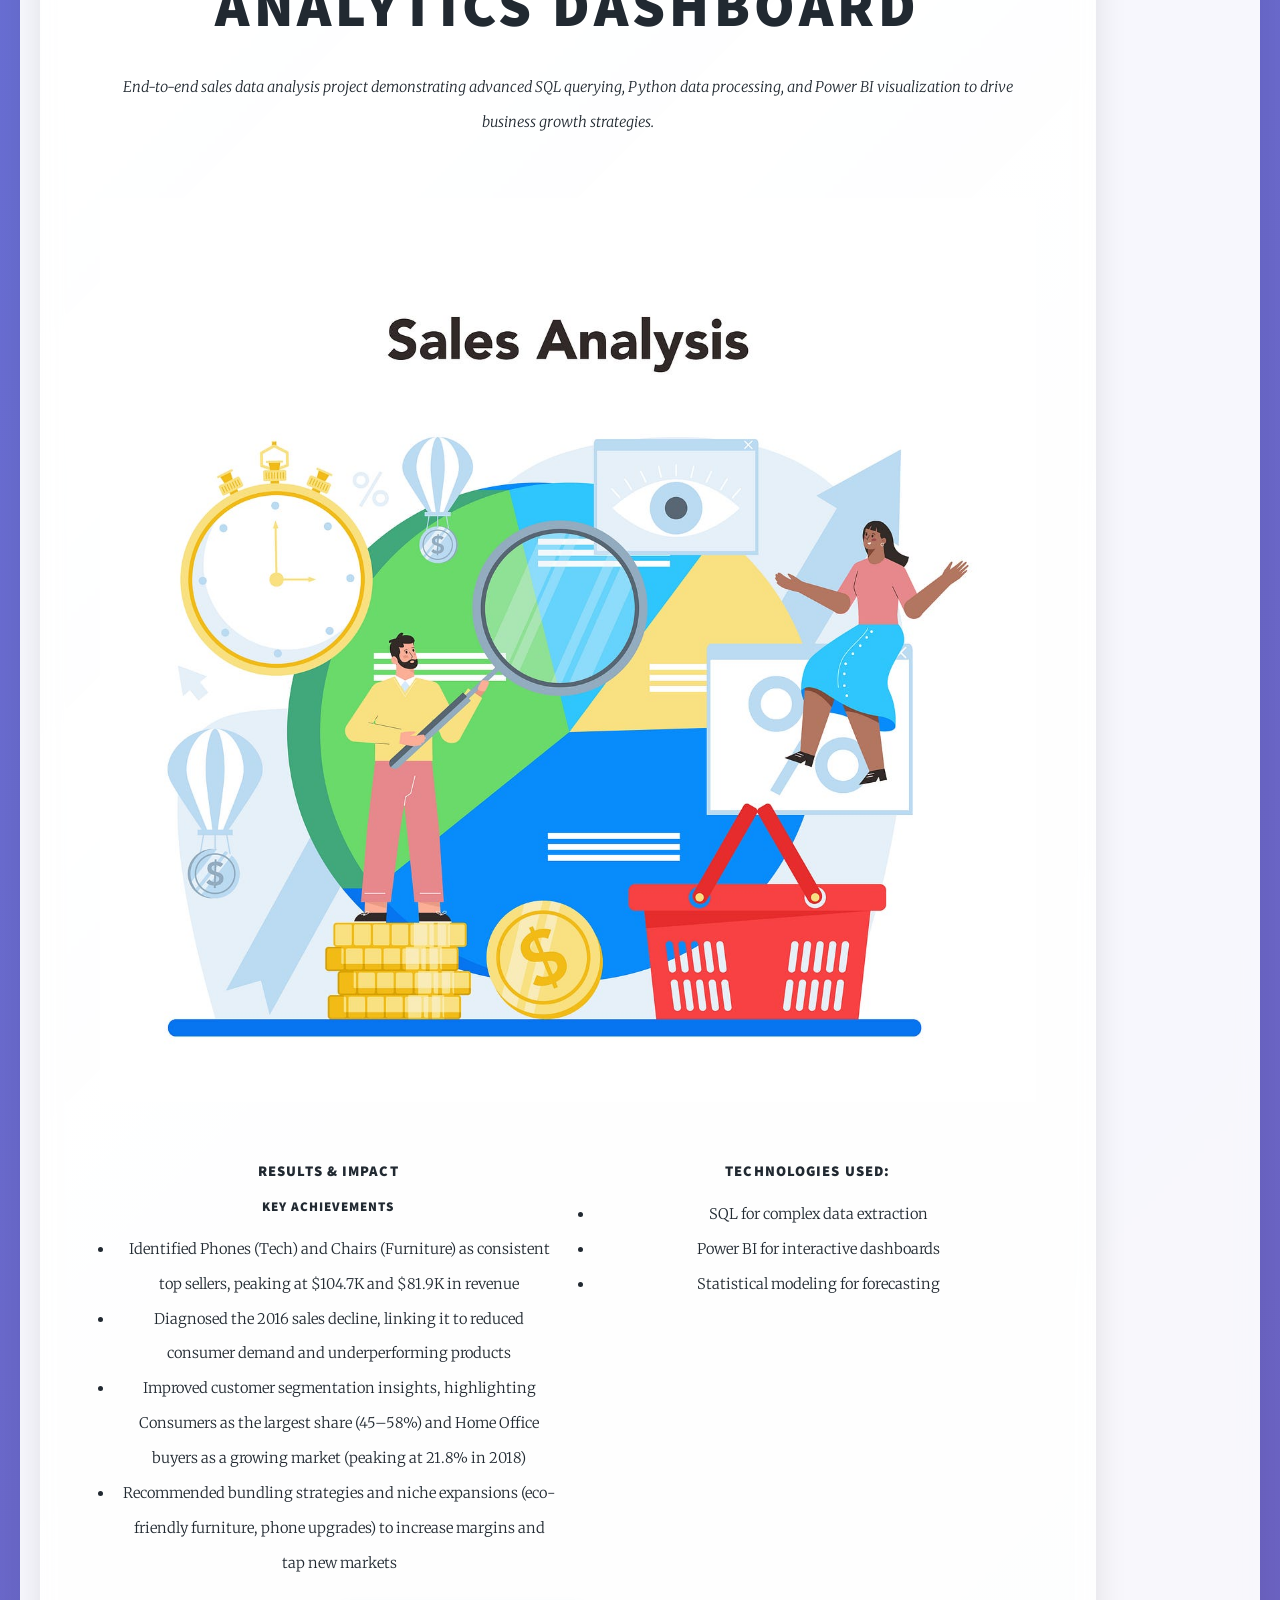
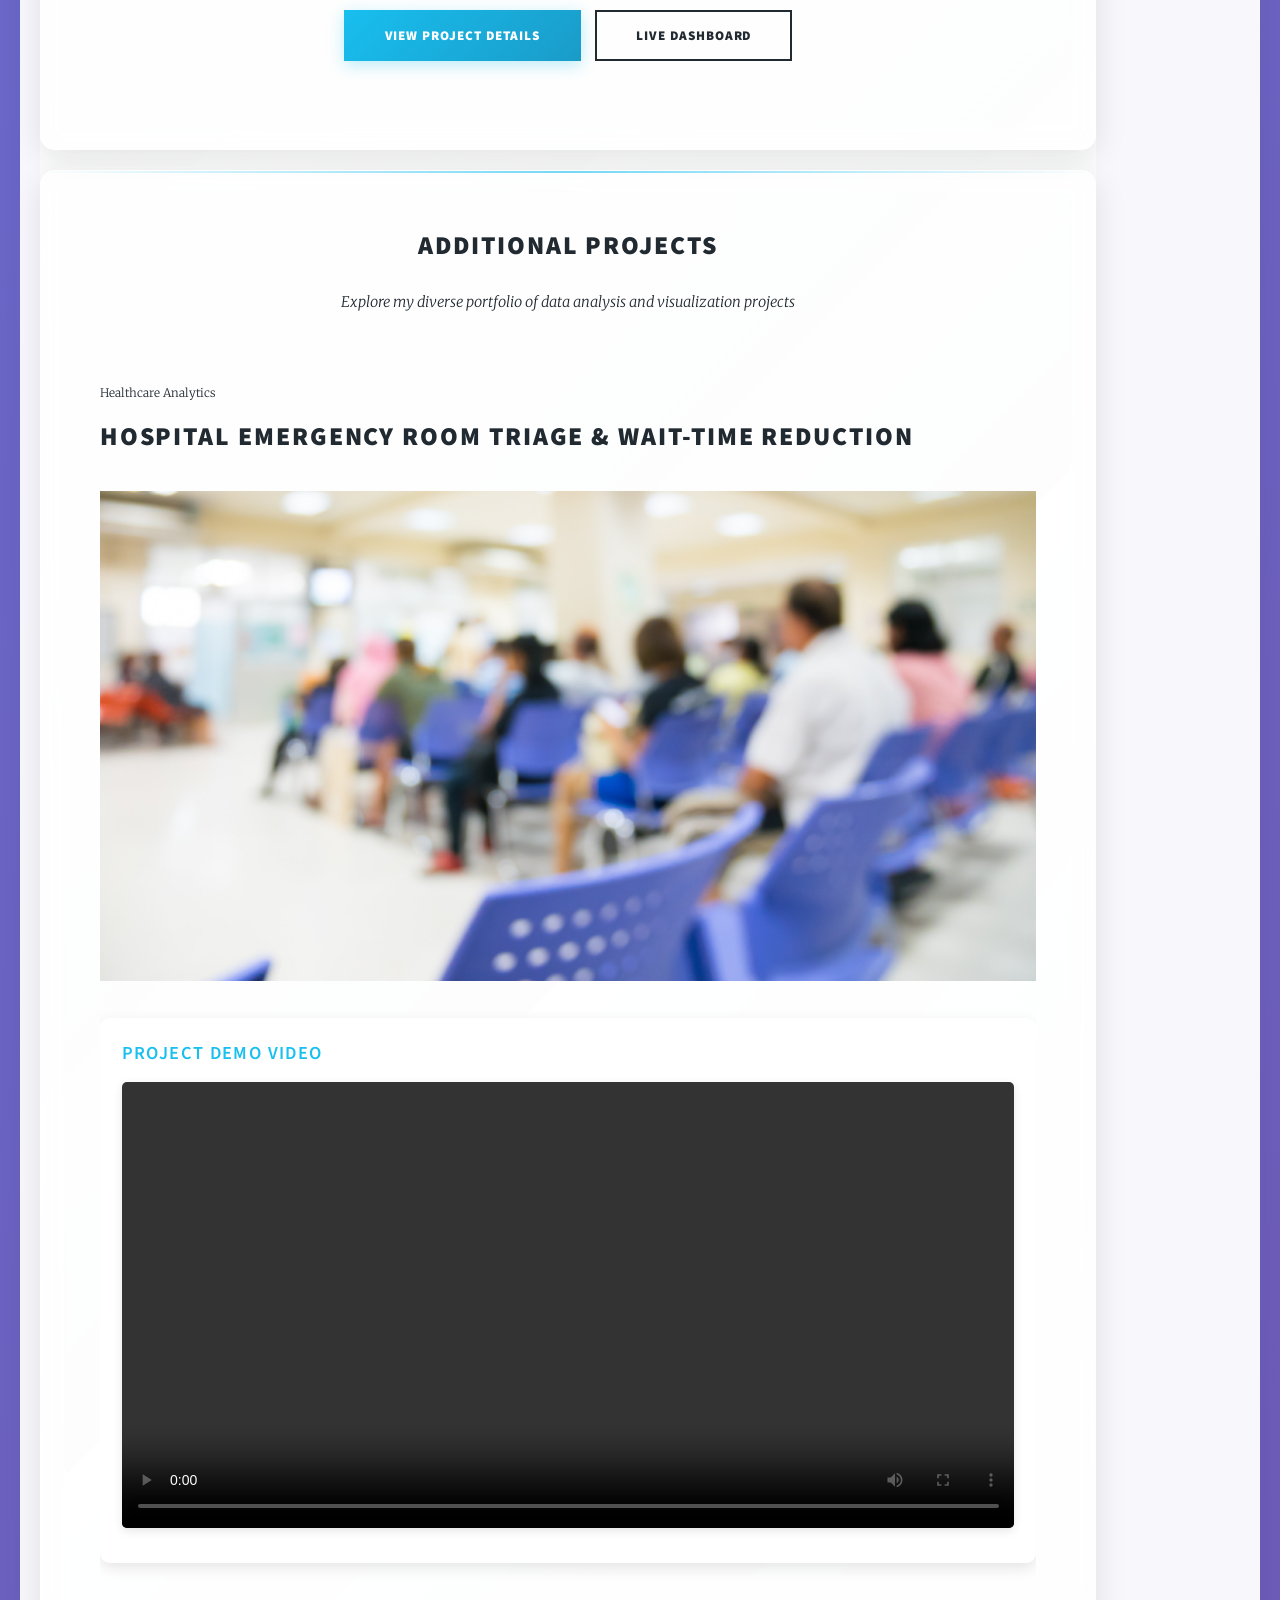
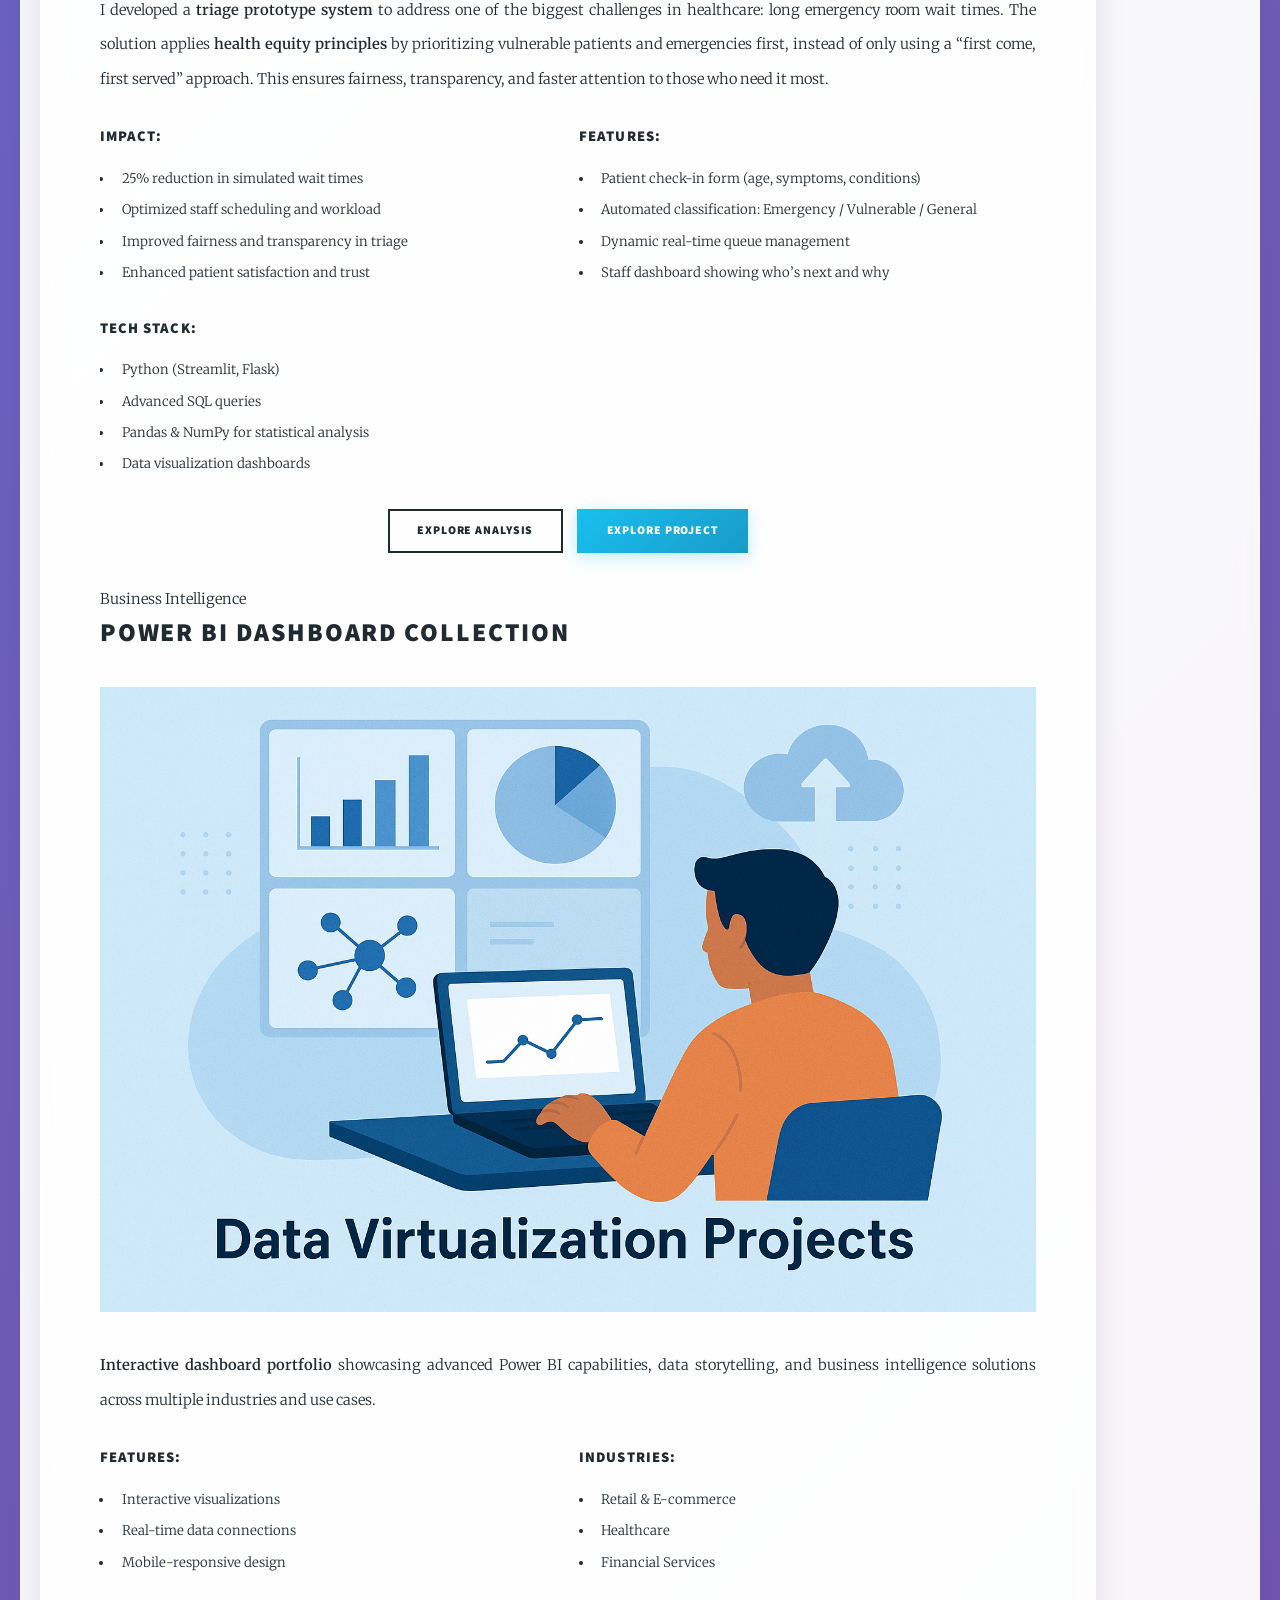
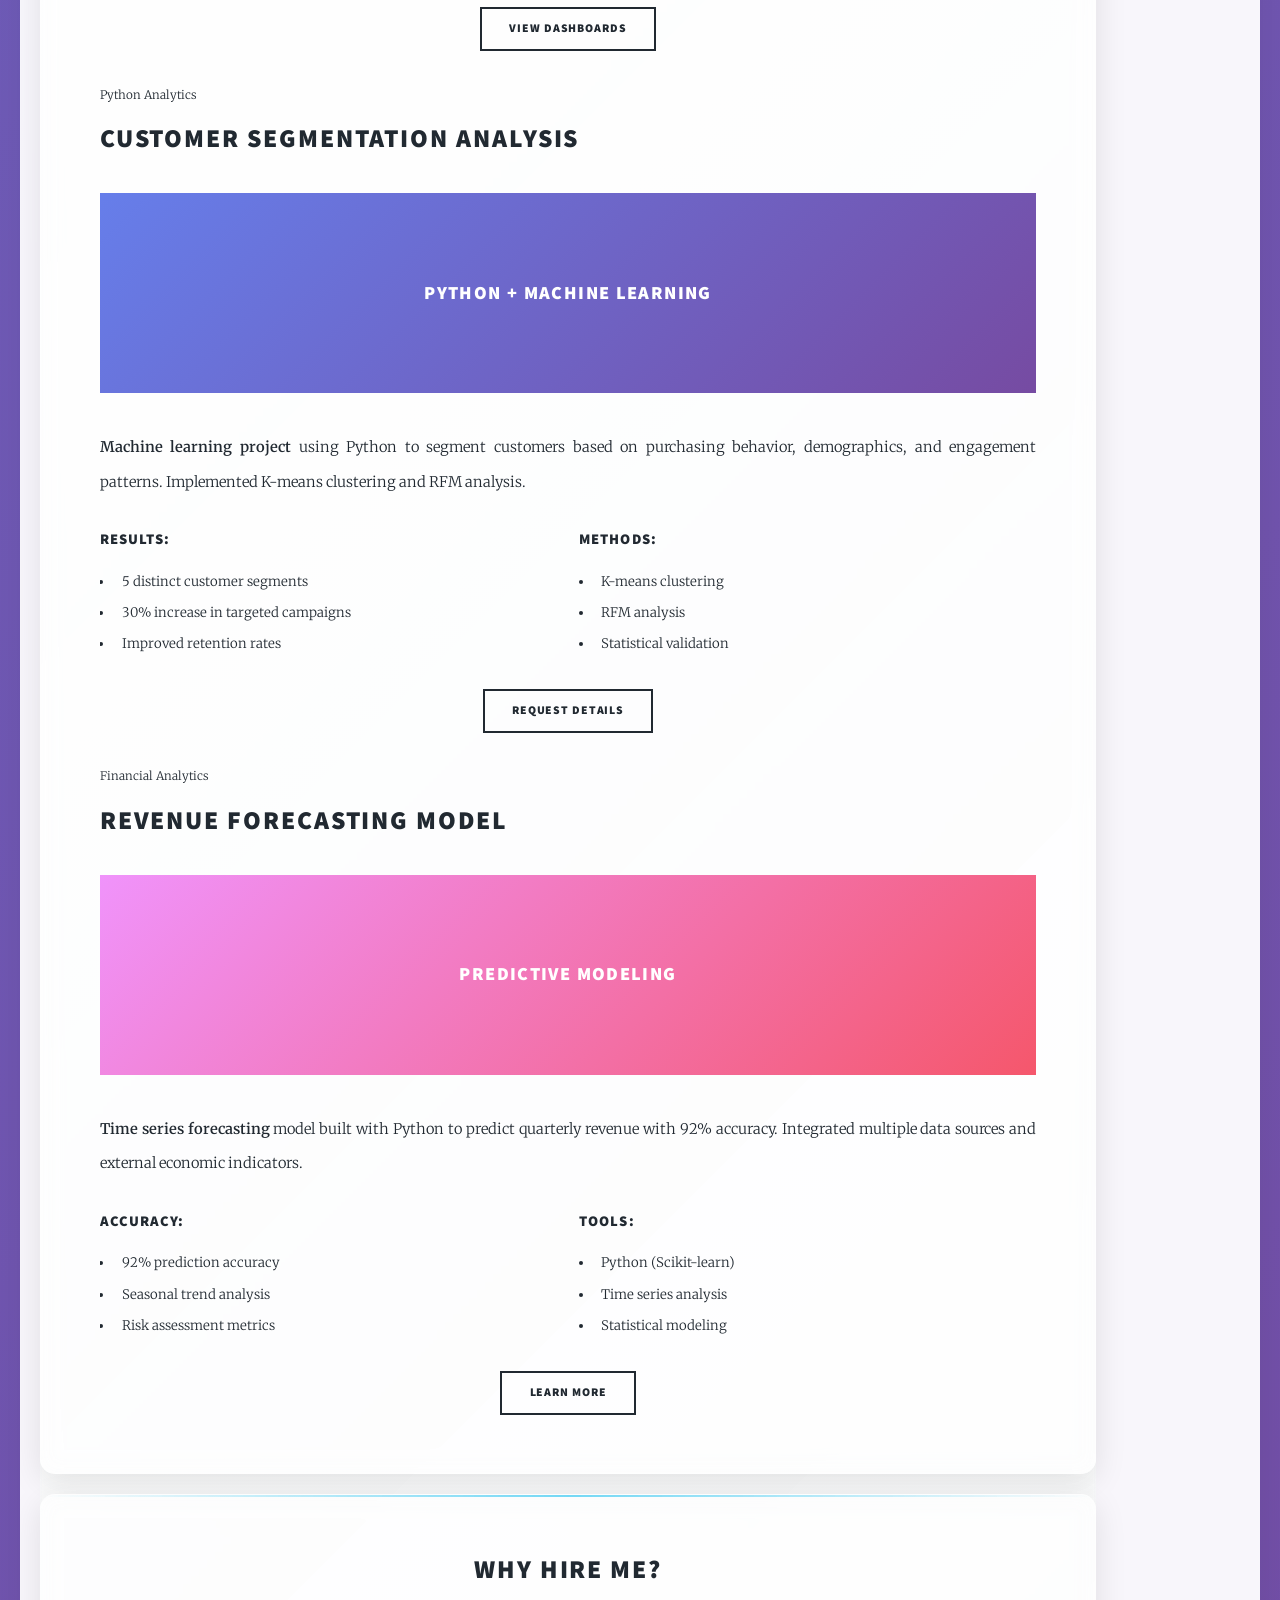
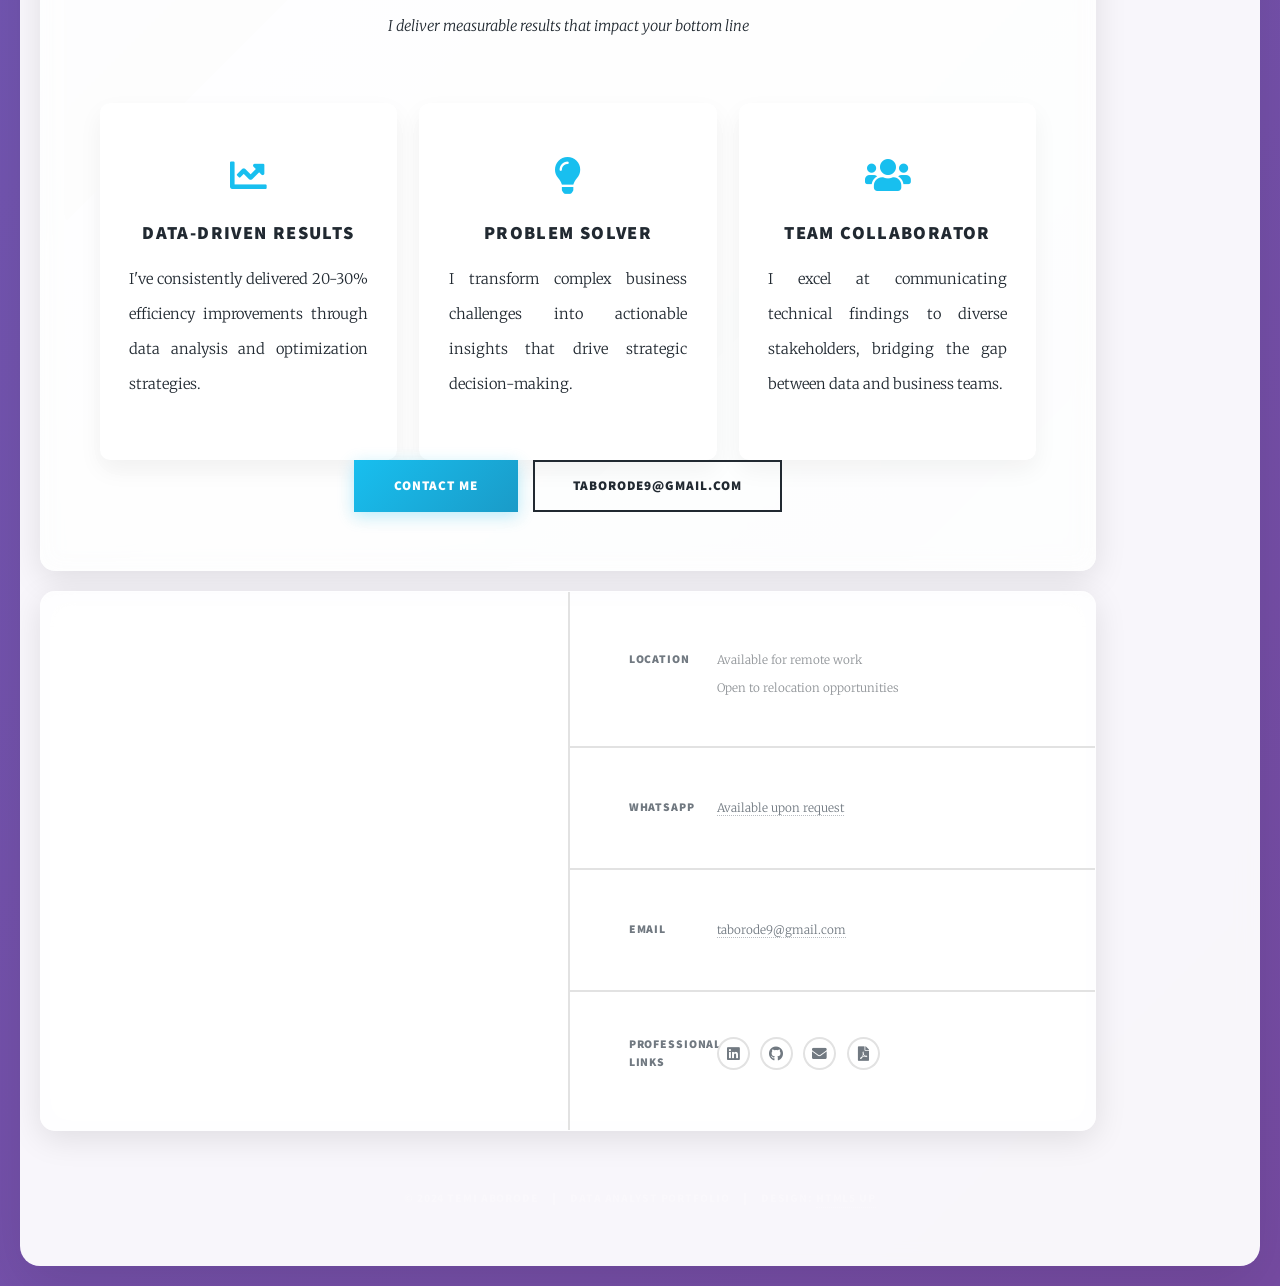
==== commit eb7134ea: "update" ====
--- a/index.html
+++ b/index.html
@@ -217,7 +217,7 @@
 								</a></h2>
 								<p>End-to-end sales data analysis project demonstrating advanced SQL querying, Python data processing, and Power BI visualization to drive business growth strategies.</p>
 							</header>
-							<a href="https://github.com/Temitheanalyst1/data-analysis-sale-project/tree/main" class="image main"><img src="images/DATA.png" alt="Sales Analytics Dashboard" /></a>
+							<a href="https://github.com/Temitheanalyst1/data-analysis-sale-project/tree/main" class="image main"><img src="images/data-1.jpg" alt="Sales Analytics Dashboard" /></a>
 							
 							<div class="row">
 								<div class="col-6 col-12-medium">
@@ -253,46 +253,72 @@
 							</header>
 							<section class="posts">
 								<article>
-									<header>
-										<span class="date">Healthcare Analytics</span>
-										<h2><a href="https://github.com/Temitheanalyst1/Hopsital-main-ER-project">Hospital Emergency Room Analytics<br /></a></h2>
-									</header>
-									<a href="https://github.com/Temitheanalyst1/Hopsital-main-ER-project" class="image fit"><img src="images/ER.png" alt="Hospital ER Analytics Dashboard" /></a>
-									
-									<!-- Project Video -->
-									<div class="video-container">
-										<h3>Project Demo Video</h3>
-										<video width="100%" controls>
-											<source src="videos/portfolio website.mp4" type="video/mp4">
-											Your browser does not support the video tag.
-										</video>
-									</div>
-									
-									<p><strong>Comprehensive SQL analysis</strong> of hospital emergency room operations to optimize patient flow and resource allocation. Identified key bottlenecks and improved efficiency by 25%.</p>
-									<div class="row">
-										<div class="col-6 col-12-xsmall">
-											<h4>Impact:</h4>
-											<ul style="font-size: 0.9em;">
-												<li>25% reduction in wait times</li>
-												<li>Optimized staff scheduling</li>
-												<li>Enhanced patient satisfaction</li>
-											</ul>
-										</div>
-										<div class="col-6 col-12-xsmall">
-											<h4>Tech Stack:</h4>
-											<ul style="font-size: 0.9em;">
-												<li>Advanced SQL queries</li>
-												<li>Statistical analysis</li>
-												<li>Data visualization</li>
-											</ul>
-										</div>
-									</div>
-									<ul class="actions special">
-										<li><a href="https://github.com/Temitheanalyst1/Hopsital-main-ER-project" class="button">Explore Analysis</a></li>
-									</ul>
-								</article>
-								<article>
-									<header>
+	<header>
+		<span class="date">Healthcare Analytics</span>
+		<h2><a href="https://github.com/Temitheanalyst1/Hopsital-main-ER-project">
+			Hospital Emergency Room Triage & Wait-Time Reduction<br />
+		</a></h2>
+	</header>
+	<a href="https://github.com/Temitheanalyst1/Hopsital-main-ER-project" class="image fit">
+		<img src="images/wait-time.jpeg" alt="Hospital ER Triage Dashboard" />
+	</a>
+	
+	<!-- Project Video -->
+	<div class="video-container">
+		<h3>Project Demo Video</h3>
+		<video width="100%" controls>
+			<source src="videos/portfolio website.mp4" type="video/mp4">
+			Your browser does not support the video tag.
+		</video>
+	</div>
+	
+	<p>
+		I developed a <strong>triage prototype system</strong> to address one of the biggest 
+		challenges in healthcare: long emergency room wait times. The solution applies 
+		<strong>health equity principles</strong> by prioritizing vulnerable patients and emergencies 
+		first, instead of only using a “first come, first served” approach. 
+		This ensures fairness, transparency, and faster attention to those who need it most.
+	</p>
+
+	<div class="row">
+		<div class="col-6 col-12-xsmall">
+			<h4>Impact:</h4>
+			<ul style="font-size: 0.9em;">
+				<li>25% reduction in simulated wait times</li>
+				<li>Optimized staff scheduling and workload</li>
+				<li>Improved fairness and transparency in triage</li>
+				<li>Enhanced patient satisfaction and trust</li>
+			</ul>
+		</div>
+		<div class="col-6 col-12-xsmall">
+			<h4>Features:</h4>
+			<ul style="font-size: 0.9em;">
+				<li>Patient check-in form (age, symptoms, conditions)</li>
+				<li>Automated classification: Emergency / Vulnerable / General</li>
+				<li>Dynamic real-time queue management</li>
+				<li>Staff dashboard showing who’s next and why</li>
+			</ul>
+		</div>
+	</div>
+
+	<div class="row">
+		<div class="col-6 col-12-xsmall">
+			<h4>Tech Stack:</h4>
+			<ul style="font-size: 0.9em;">
+				<li>Python (Streamlit, Flask)</li>
+				<li>Advanced SQL queries</li>
+				<li>Pandas & NumPy for statistical analysis</li>
+				<li>Data visualization dashboards</li>
+			</ul>
+		</div>
+	</div>
+
+	<ul class="actions special">
+		<li><a href="https://github.com/Temitheanalyst1/Hopsital-main-ER-project" class="button">Explore Analysis</a></li>
+	    <li><a href="https://triage-frontend-hihukwfkt9wwvg8yervw6d.streamlit.app/" class="button primary">Explore Project</a></li>
+	</ul>
+</article>
+
 										<span class="date">Business Intelligence</span>
 										<h2><a href="https://github.com/Temitheanalyst1/power-bi-project">Power BI Dashboard Collection<br /></a></h2>
 									</header>
@@ -651,4 +677,4 @@
 			</script>
 
 	</body>
-</html>+</html>
